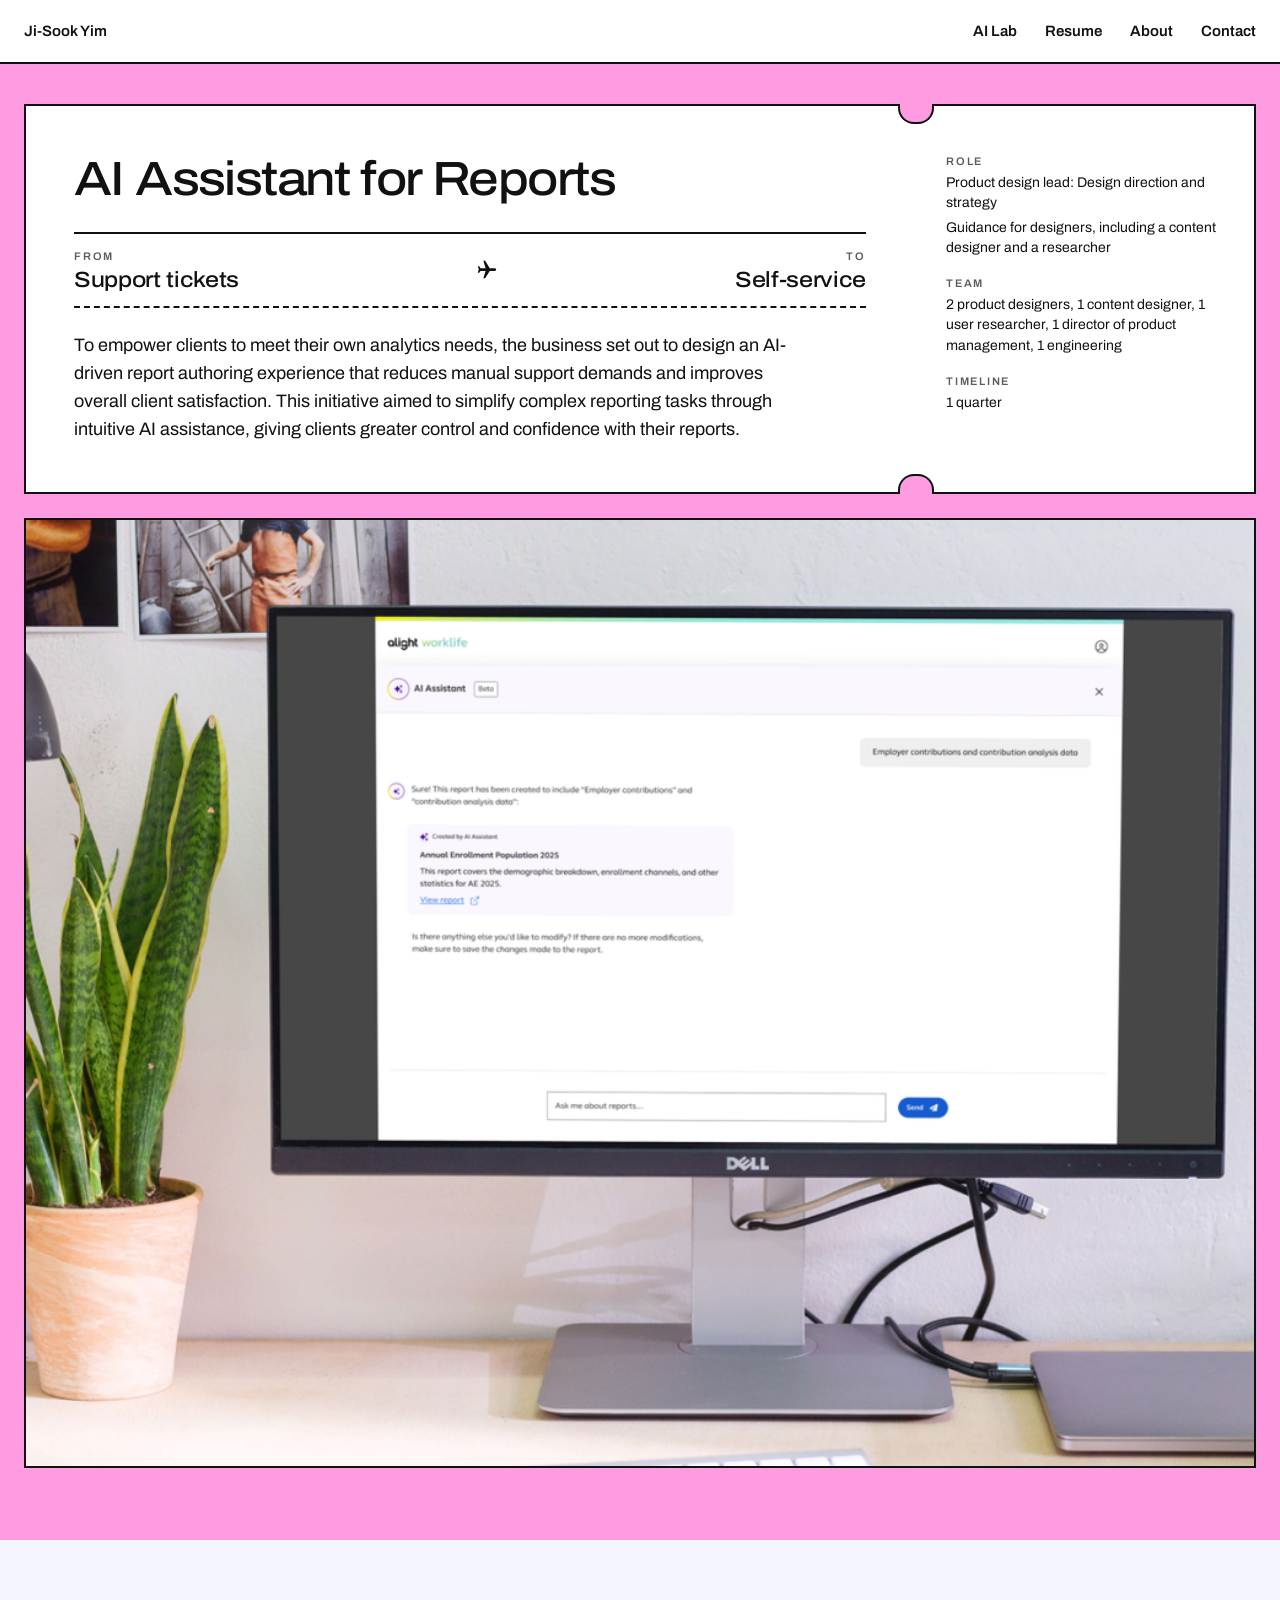
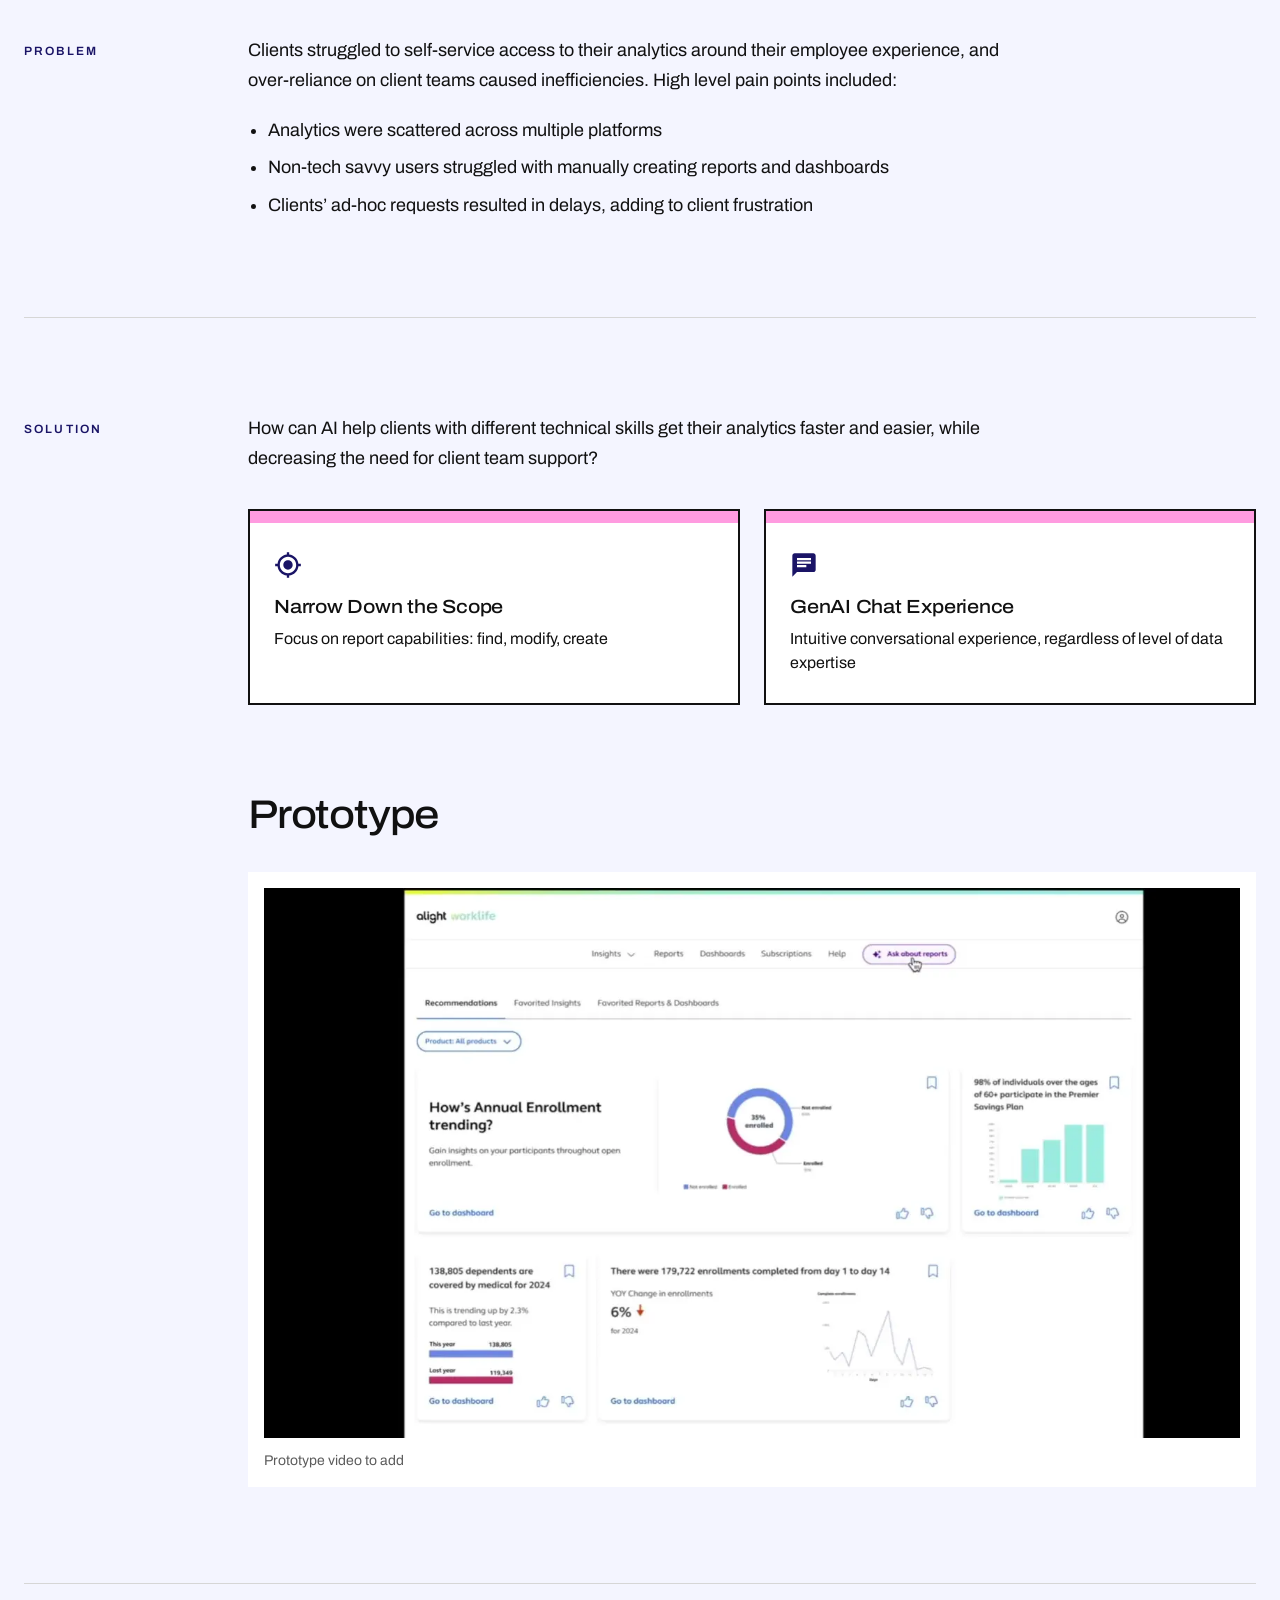
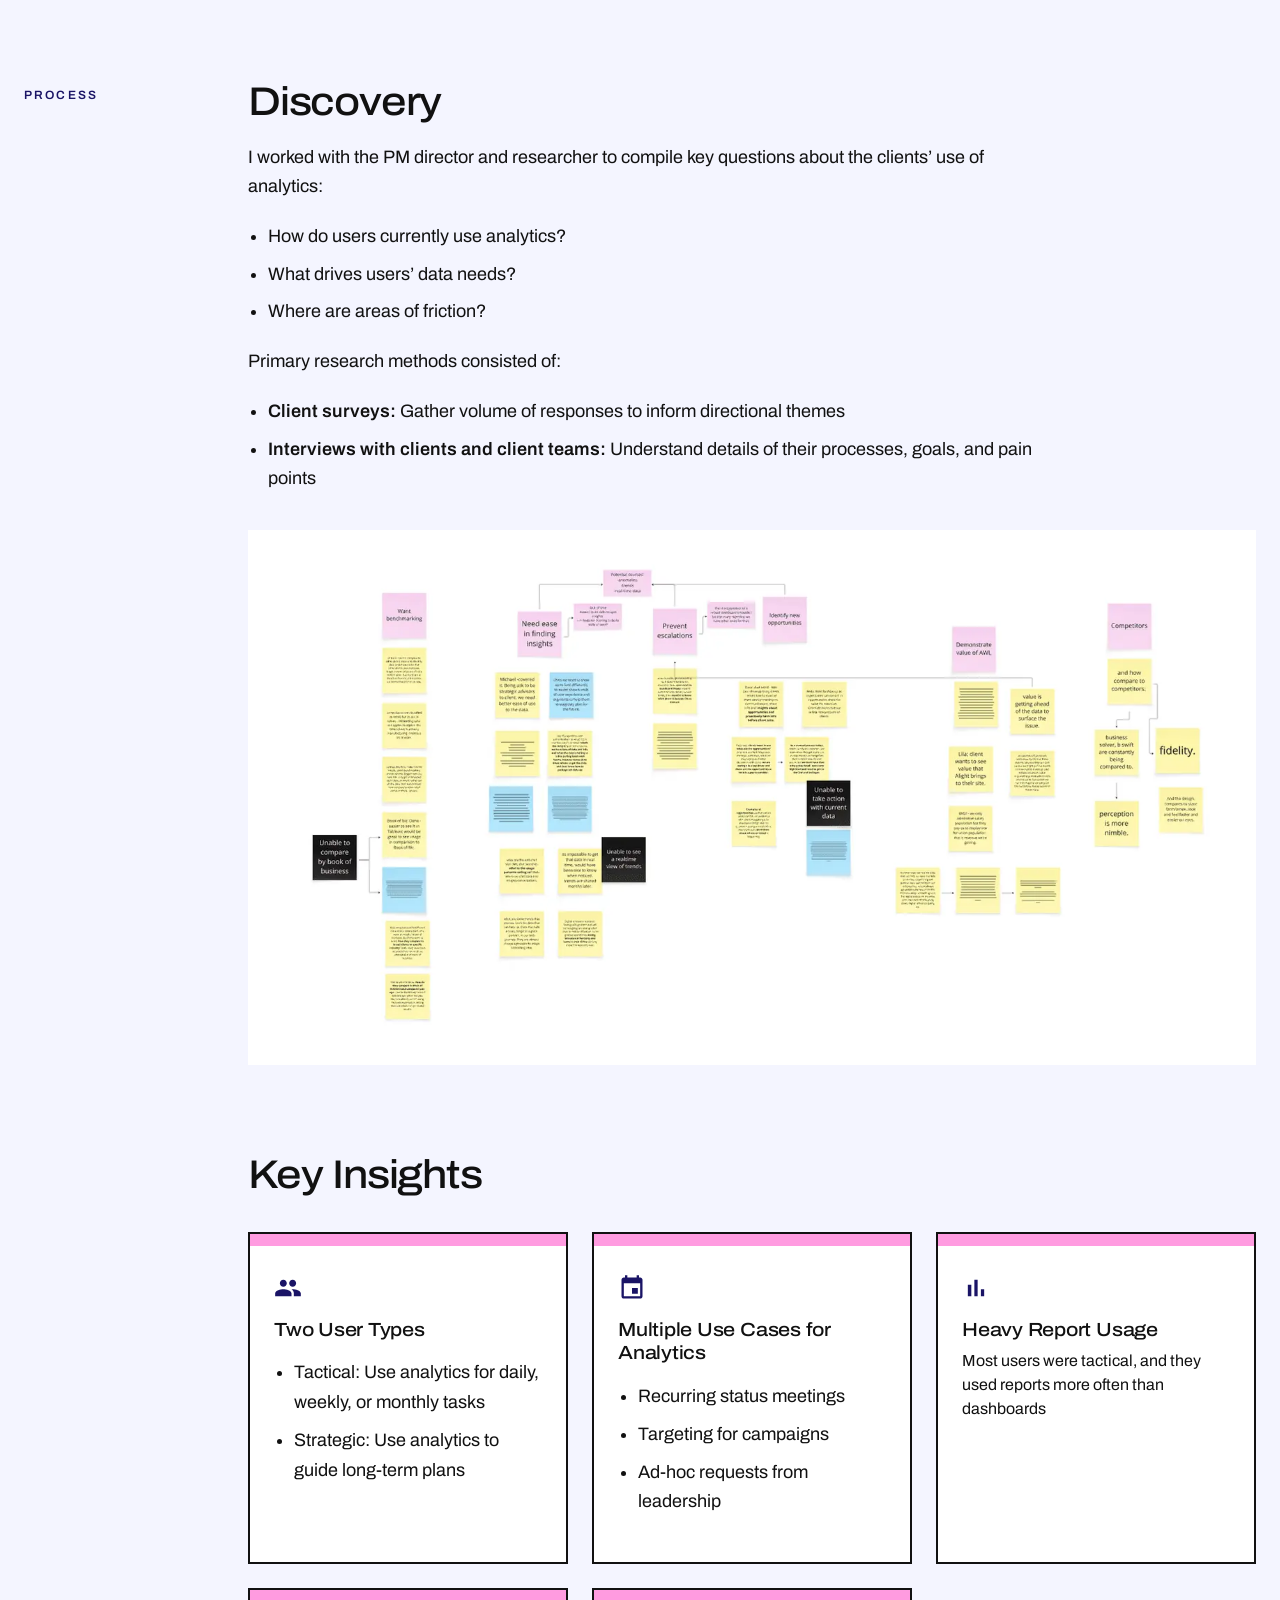
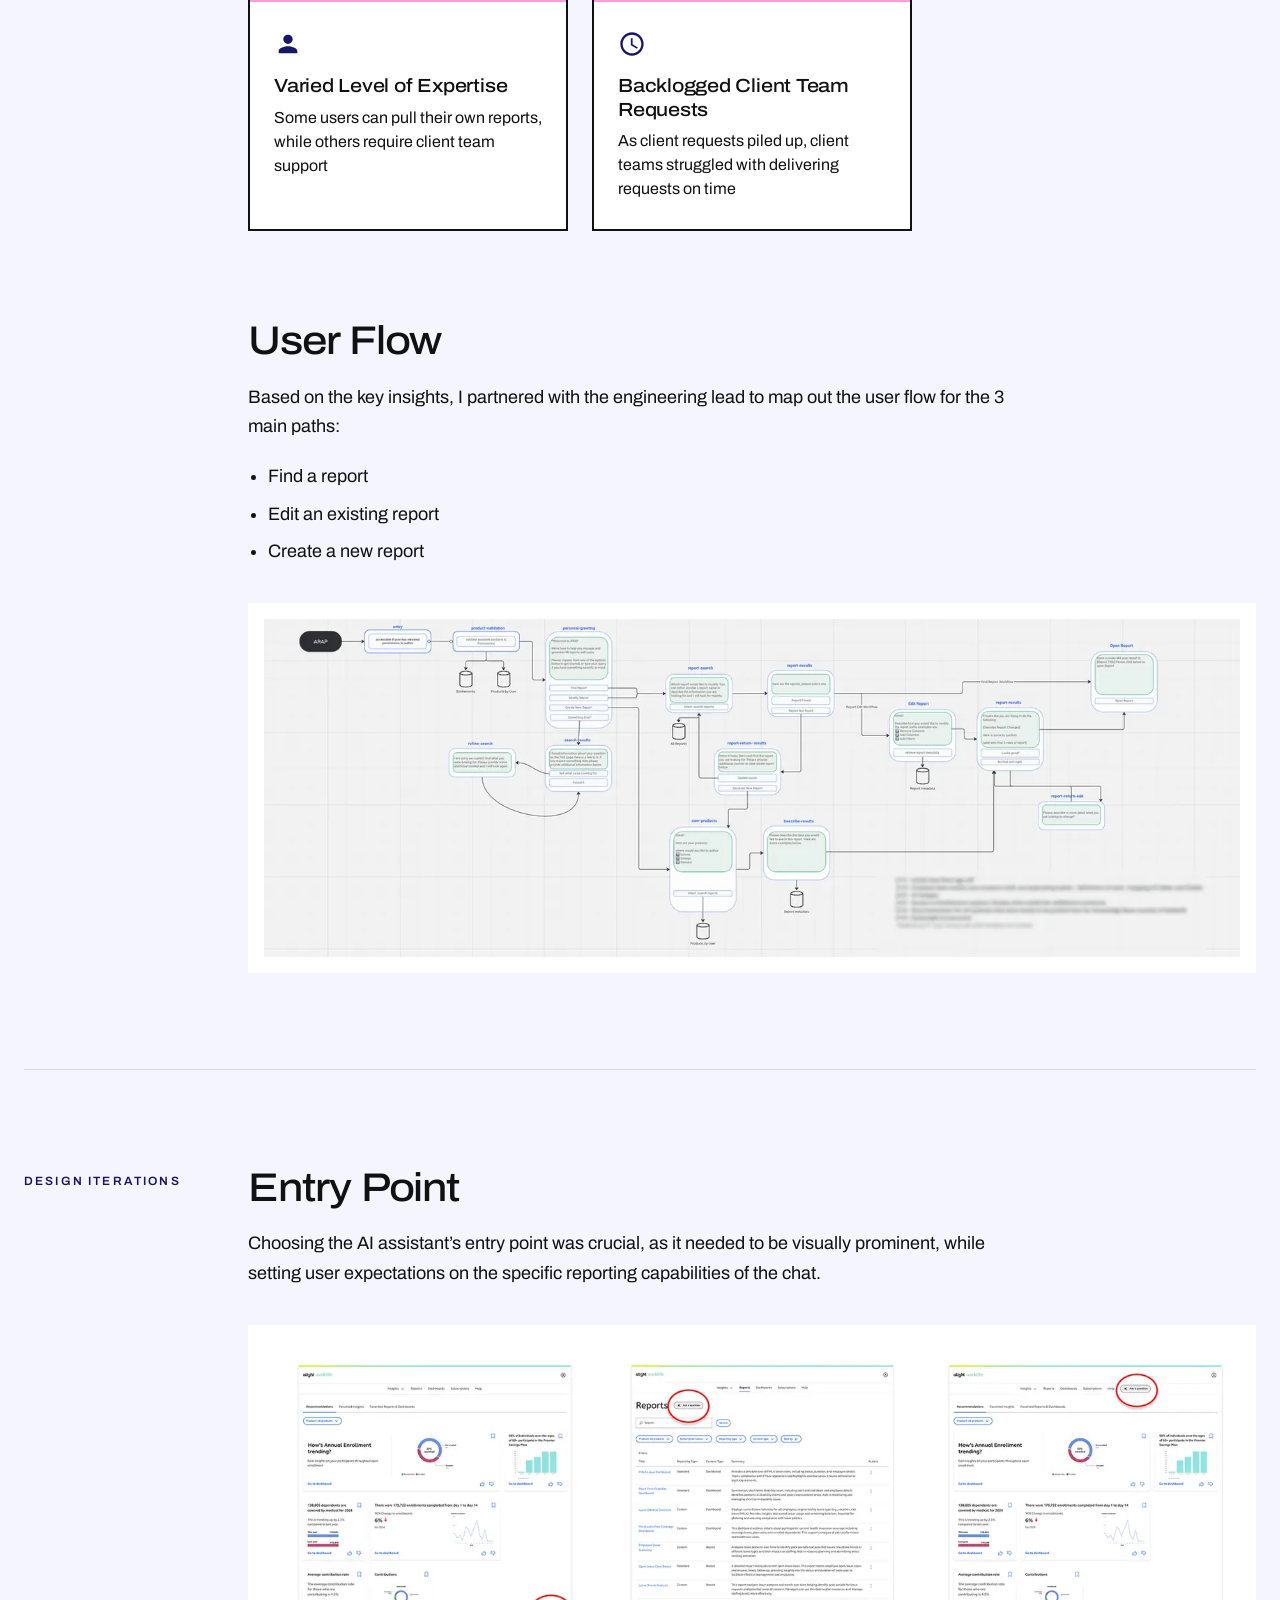
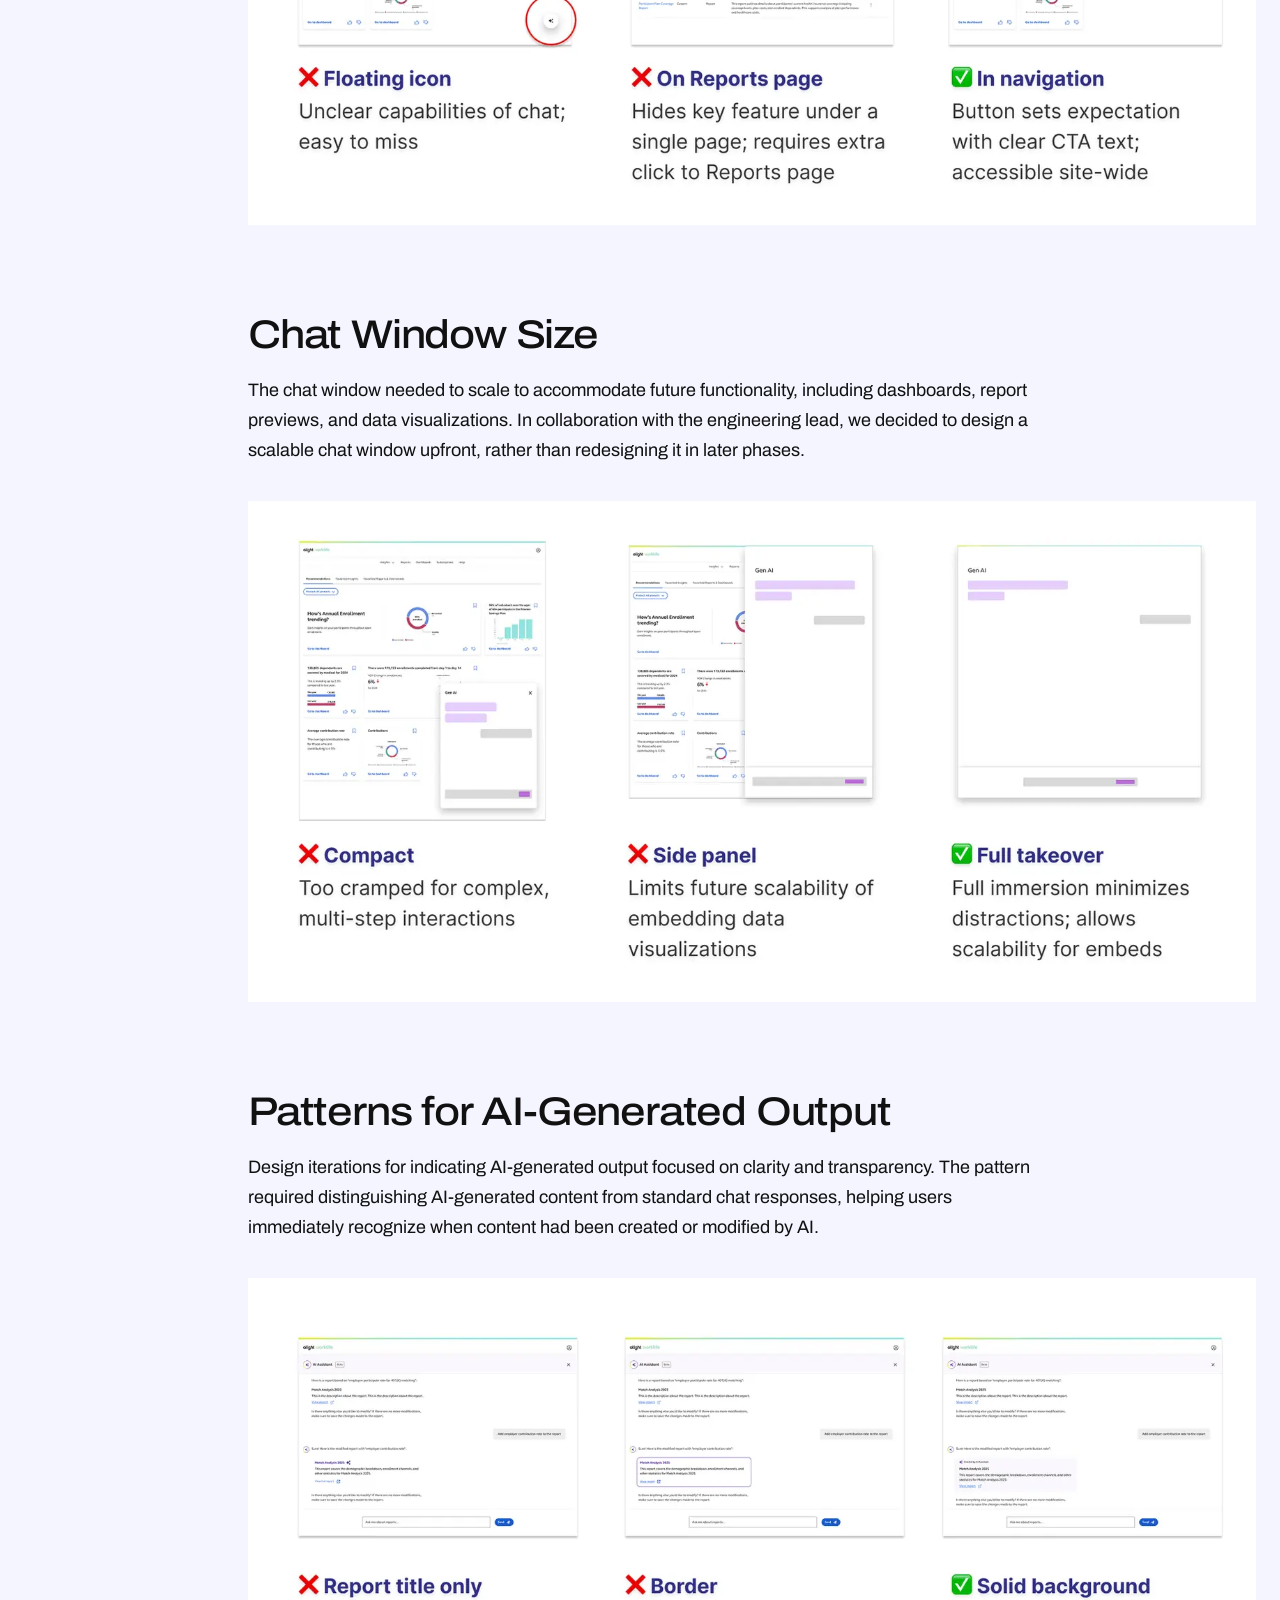
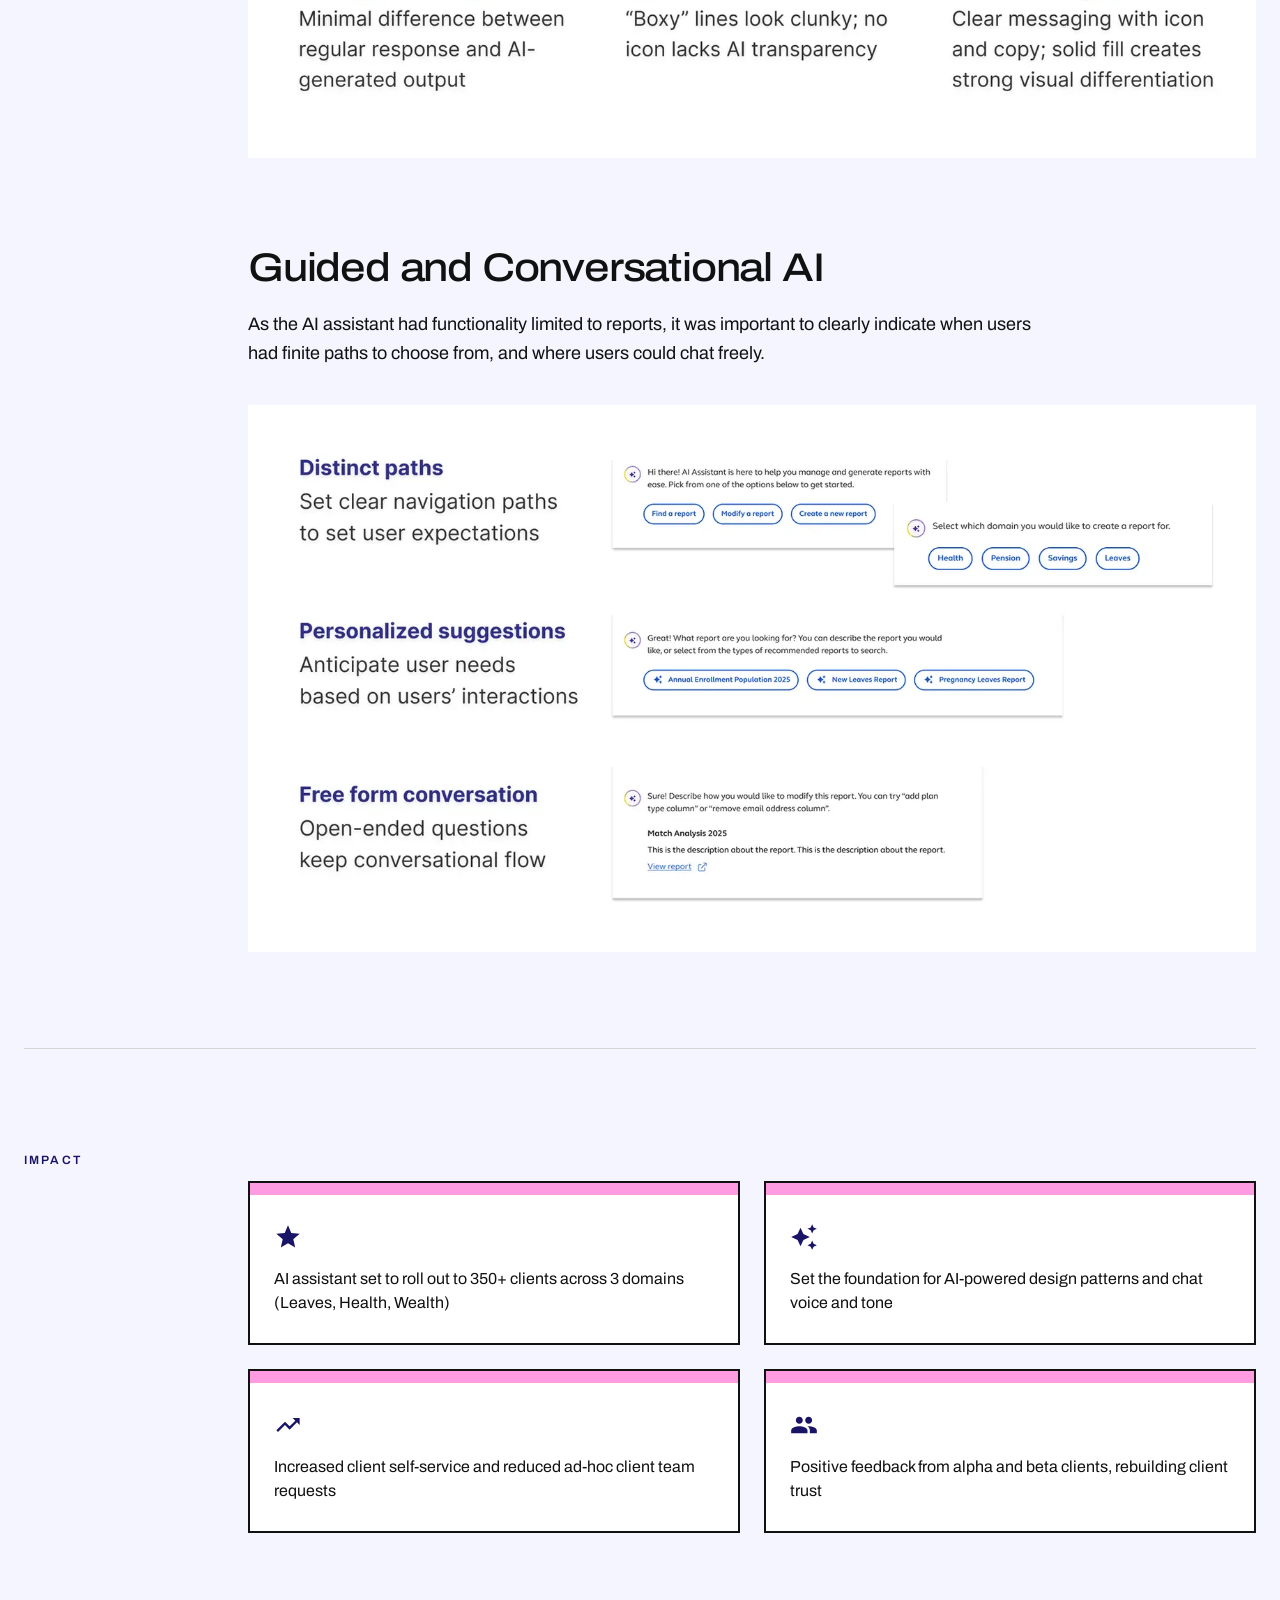
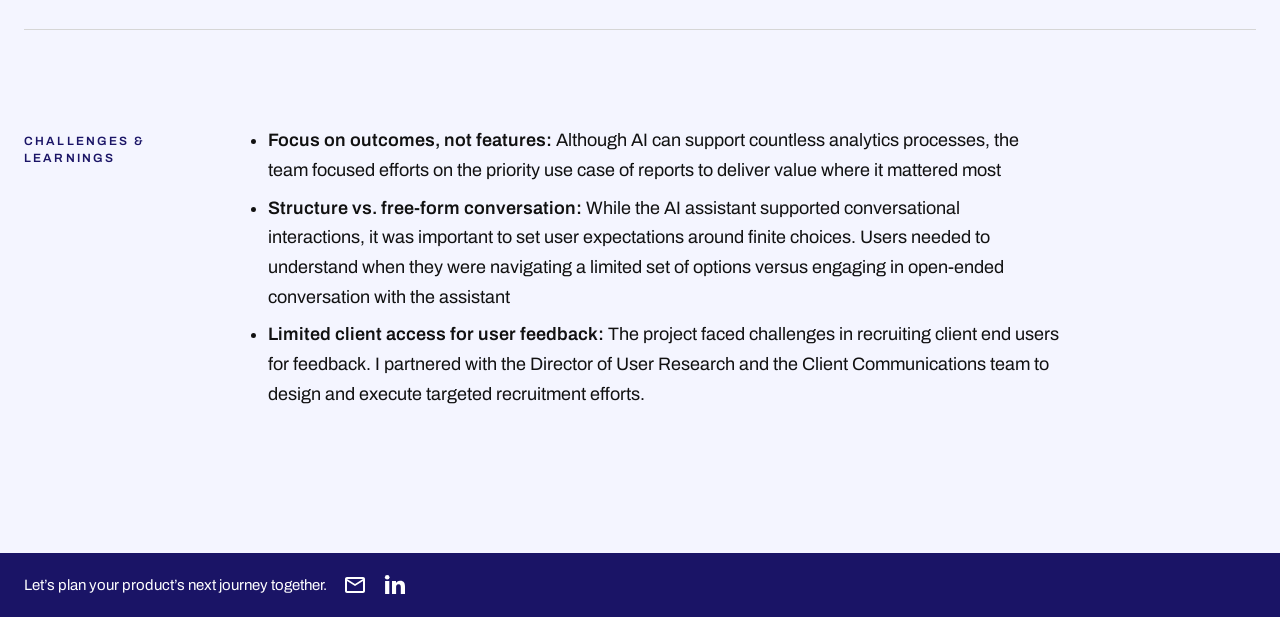
==== ai-assistant-for-reports/index.html @ fa7aad4f "Add AI Assistant for Reports case study page Co-Authored-By: Claude Opus 5.5 <noreply@anthropic.com>" ====
<!DOCTYPE html>
<html lang="en">
<head>
<meta charset="utf-8">
<meta name="viewport" content="width=device-width, initial-scale=1">
<title>AI Assistant for Reports | Ji-Sook Yim</title>
<meta name="description" content="Learn how clients self-service their reporting needs with an AI assistant">
<link rel="preconnect" href="https://fonts.gstatic.com" crossorigin>
<link href="https://fonts.googleapis.com/css2?family=Archivo:wdth,wght@62..125,400..800&display=swap" rel="stylesheet">
<link rel="stylesheet" href="../components/site.css?v=3072002a">
<link rel="stylesheet" href="../components/theme-departure-board.css?v=6ac6075b">
<link rel="stylesheet" href="../components/case-study.css?v=e29351a1">
</head>
<body class="cs-page" data-route="pink" style="--route: var(--pink)">

<div class="site-bar">
<header class="site-nav">
  <a class="site-name" href="../index.html">Ji-Sook Yim</a>
  <nav>
    <ul>
      <li><a href="#">AI Lab</a></li>
      <li><a href="#">Resume</a></li>
      <li><a href="#">About</a></li>
      <li><a href="#">Contact</a></li>
    </ul>
  </nav>
</header>
</div>

<main class="case-study">

  <div class="cs-hero-band">
  <div class="page-width cs-hero">
    <div class="cs-ticket">
      <div class="cs-ticket-main">
    <h1 class="cs-title">AI Assistant for Reports</h1>
    <div class="cs-route">
      <div><p class="cs-k">From</p><p class="cs-v">Support tickets</p></div>
      <div class="cs-plane" aria-hidden="true"><svg class="plane" viewBox="0 0 24 24" width="1em" height="1em" fill="currentColor" focusable="false"><path transform="rotate(90 12 12)" d="M21 16v-2l-8-5V3.5c0-.83-.67-1.5-1.5-1.5S10 2.67 10 3.5V9l-8 5v2l8-2.5V19l-2 1.5V22l3.5-1 3.5 1v-1.5L13 19v-5.5l8 2.5z"/></svg></div>
      <div class="cs-to"><p class="cs-k">To</p><p class="cs-v">Self-service</p></div>
    </div>
    <p class="cs-summary">To empower clients to meet their own analytics needs, the business set out to design an AI-driven report authoring experience that reduces manual support demands and improves overall client satisfaction. This initiative aimed to simplify complex reporting tasks through intuitive AI assistance, giving clients greater control and confidence with their reports.</p>
      </div>
      <span class="cs-notch" aria-hidden="true"></span>
      <dl class="cs-stub">
      <div><dt>Role</dt><dd><ul><li>Product design lead: Design direction and strategy</li><li>Guidance for designers, including a content designer and a researcher</li></ul></dd></div>
      <div><dt>Team</dt><dd>2 product designers, 1 content designer, 1 user researcher, 1 director of product management, 1 engineering</dd></div>
      <div><dt>Timeline</dt><dd>1 quarter</dd></div>
      </dl>
    </div>
    <img class="cs-cover" src="../assets/case-studies/ai-assistant-for-reports.webp" alt="A desktop monitor showing the AI Assistant, which has created an Annual Enrollment Population 2025 report from a chat request." width="1000" height="771">
  </div>
  </div>

  <div class="cs-body">
    <section class="cs-section">
      <div class="page-width">
      <div class="cs-grid">
        <h2 class="cs-label">Problem</h2>
        <div class="cs-content">
      <p>Clients struggled to self-service access to their analytics around their employee experience, and over-reliance on client teams caused inefficiencies. High level pain points included:</p>
      <ul class="cs-list"><li>Analytics were scattered across multiple platforms</li><li>Non-tech savvy users struggled with manually creating reports and dashboards</li><li>Clients’ ad-hoc requests resulted in delays, adding to client frustration</li></ul>
        </div>
      </div>
      </div>
    </section>

    <section class="cs-section">
      <div class="page-width">
      <div class="cs-grid">
        <h2 class="cs-label">Solution</h2>
        <div class="cs-content">
      <p>How can AI help clients with different technical skills get their analytics faster and easier, while decreasing the need for client team support?</p>
      <div class="cs-cards cs-wide"><div class="cs-card"><svg class="cs-icon" viewBox="0 0 24 24" fill="currentColor" aria-hidden="true" focusable="false"><path d="M12 8c-2.21 0-4 1.79-4 4s1.79 4 4 4 4-1.79 4-4-1.79-4-4-4zm8.94 3c-.46-4.17-3.77-7.48-7.94-7.94V1h-2v2.06C6.83 3.52 3.52 6.83 3.06 11H1v2h2.06c.46 4.17 3.77 7.48 7.94 7.94V23h2v-2.06c4.17-.46 7.48-3.77 7.94-7.94H23v-2h-2.06zM12 19c-3.87 0-7-3.13-7-7s3.13-7 7-7 7 3.13 7 7-3.13 7-7 7z"/></svg><h3>Narrow Down the Scope</h3><p>Focus on report capabilities: find, modify, create</p></div><div class="cs-card"><svg class="cs-icon" viewBox="0 0 24 24" fill="currentColor" aria-hidden="true" focusable="false"><path d="M20 2H4c-1.1 0-1.99.9-1.99 2L2 22l4-4h14c1.1 0 2-.9 2-2V4c0-1.1-.9-2-2-2zM6 9h12v2H6V9zm8 5H6v-2h8v2zm4-6H6V6h12v2z"/></svg><h3>GenAI Chat Experience</h3><p>Intuitive conversational experience, regardless of level of data expertise</p></div></div>
      <h3>Prototype</h3>
      <figure class="cs-media cs-wide"><img src="../assets/case-studies/ai-assistant-for-reports/prototype-poster.webp" alt="Prototype still: the analytics home page with an Ask about reports button in the navigation." width="1400" height="788" loading="lazy"><figcaption>Prototype video to add</figcaption></figure>
        </div>
      </div>
      </div>
    </section>

    <section class="cs-section">
      <div class="page-width">
      <div class="cs-grid">
        <h2 class="cs-label">Process</h2>
        <div class="cs-content">
      <h3>Discovery</h3>
      <p>I worked with the PM director and researcher to compile key questions about the clients’ use of analytics:</p>
      <ul class="cs-list"><li>How do users currently use analytics?</li><li>What drives users’ data needs?</li><li>Where are areas of friction?</li></ul>
      <p>Primary research methods consisted of:</p>
      <ul class="cs-list"><li><strong>Client surveys:</strong> Gather volume of responses to inform directional themes</li><li><strong>Interviews with clients and client teams:</strong> Understand details of their processes, goals, and pain points</li></ul>
      <figure class="cs-media cs-wide"><img src="../assets/case-studies/ai-assistant-for-reports/interview-themes.webp" alt="Snapshot of interview theming in Miro, with sticky notes grouped into themes." width="1400" height="721" loading="lazy"></figure>
      <h3>Key Insights</h3>
      <div class="cs-cards cs-wide"><div class="cs-card"><svg class="cs-icon" viewBox="0 0 24 24" fill="currentColor" aria-hidden="true" focusable="false"><path d="M16 11c1.66 0 2.99-1.34 2.99-3S17.66 5 16 5c-1.66 0-3 1.34-3 3s1.34 3 3 3zm-8 0c1.66 0 2.99-1.34 2.99-3S9.66 5 8 5C6.34 5 5 6.34 5 8s1.34 3 3 3zm0 2c-2.33 0-7 1.17-7 3.5V19h14v-2.5c0-2.33-4.67-3.5-7-3.5zm8 0c-.29 0-.62.02-.97.05 1.16.84 1.97 1.97 1.97 3.45V19h6v-2.5c0-2.33-4.67-3.5-7-3.5z"/></svg><h3>Two User Types</h3><ul class="cs-list"><li>Tactical: Use analytics for daily, weekly, or monthly tasks</li><li>Strategic: Use analytics to guide long-term plans</li></ul></div><div class="cs-card"><svg class="cs-icon" viewBox="0 0 24 24" fill="currentColor" aria-hidden="true" focusable="false"><path d="M17 12h-5v5h5v-5zM16 1v2H8V1H6v2H5c-1.11 0-1.99.9-1.99 2L3 19c0 1.1.89 2 2 2h14c1.1 0 2-.9 2-2V5c0-1.1-.9-2-2-2h-1V1h-2zm3 18H5V8h14v11z"/></svg><h3>Multiple Use Cases for Analytics</h3><ul class="cs-list"><li>Recurring status meetings</li><li>Targeting for campaigns</li><li>Ad-hoc requests from leadership</li></ul></div><div class="cs-card"><svg class="cs-icon" viewBox="0 0 24 24" fill="currentColor" aria-hidden="true" focusable="false"><path d="M5 9.2h3V19H5zM10.6 5h2.8v14h-2.8zm5.6 8H19v6h-2.8z"/></svg><h3>Heavy Report Usage</h3><p>Most users were tactical, and they used reports more often than dashboards</p></div><div class="cs-card"><svg class="cs-icon" viewBox="0 0 24 24" fill="currentColor" aria-hidden="true" focusable="false"><path d="M12 12c2.21 0 4-1.79 4-4s-1.79-4-4-4-4 1.79-4 4 1.79 4 4 4zm0 2c-2.67 0-8 1.34-8 4v2h16v-2c0-2.66-5.33-4-8-4z"/></svg><h3>Varied Level of Expertise</h3><p>Some users can pull their own reports, while others require client team support</p></div><div class="cs-card"><svg class="cs-icon" viewBox="0 0 24 24" fill="currentColor" aria-hidden="true" focusable="false"><path d="M11.99 2C6.47 2 2 6.48 2 12s4.47 10 9.99 10C17.52 22 22 17.52 22 12S17.52 2 11.99 2zM12 20c-4.42 0-8-3.58-8-8s3.58-8 8-8 8 3.58 8 8-3.58 8-8 8zm.5-13H11v6l5.25 3.15.75-1.23-4.5-2.67z"/></svg><h3>Backlogged Client Team Requests</h3><p>As client requests piled up, client teams struggled with delivering requests on time</p></div></div>
      <h3>User Flow</h3>
      <p>Based on the key insights, I partnered with the engineering lead to map out the user flow for the 3 main paths:</p>
      <ul class="cs-list"><li>Find a report</li><li>Edit an existing report</li><li>Create a new report</li></ul>
      <figure class="cs-media cs-wide"><img src="../assets/case-studies/ai-assistant-for-reports/user-flow.webp" alt="User flow diagram for finding, editing, and creating a report with the AI assistant." width="1400" height="485" loading="lazy"></figure>
        </div>
      </div>
      </div>
    </section>

    <section class="cs-section">
      <div class="page-width">
      <div class="cs-grid">
        <h2 class="cs-label">Design Iterations</h2>
        <div class="cs-content">
      <h3>Entry Point</h3>
      <p>Choosing the AI assistant’s entry point was crucial, as it needed to be visually prominent, while setting user expectations on the specific reporting capabilities of the chat.</p>
      <figure class="cs-media cs-wide"><img src="../assets/case-studies/ai-assistant-for-reports/entry-point.webp" alt="Three entry point concepts. Rejected: a floating icon with unclear capabilities. Rejected: on the Reports page, which hides the feature. Selected: in navigation, a button with clear call-to-action text, accessible site-wide." width="1400" height="672" loading="lazy"></figure>
      <h3>Chat Window Size</h3>
      <p>The chat window needed to scale to accommodate future functionality, including dashboards, report previews, and data visualizations. In collaboration with the engineering lead, we decided to design a scalable chat window upfront, rather than redesigning it in later phases.</p>
      <figure class="cs-media cs-wide"><img src="../assets/case-studies/ai-assistant-for-reports/chat-size.webp" alt="Three chat window concepts. Rejected: compact, too cramped for multi-step interactions. Rejected: side panel, limits embedded data visualizations. Selected: full takeover, which minimizes distractions and scales for embeds." width="1400" height="672" loading="lazy"></figure>
      <h3>Patterns for AI-Generated Output</h3>
      <p>Design iterations for indicating AI-generated output focused on clarity and transparency. The pattern required distinguishing AI-generated content from standard chat responses, helping users immediately recognize when content had been created or modified by AI.</p>
      <figure class="cs-media cs-wide"><img src="../assets/case-studies/ai-assistant-for-reports/ai-patterns.webp" alt="Three AI output patterns. Rejected: report title only, too similar to a regular response. Rejected: a border that looks clunky. Selected: a solid background with icon and copy for strong visual differentiation." width="1400" height="643" loading="lazy"></figure>
      <h3>Guided and Conversational AI</h3>
      <p>As the AI assistant had functionality limited to reports, it was important to clearly indicate when users had finite paths to choose from, and where users could chat freely.</p>
      <figure class="cs-media cs-wide"><img src="../assets/case-studies/ai-assistant-for-reports/guided-convo.webp" alt="Three conversation patterns: distinct paths with clear navigation, personalized suggestions based on interactions, and free form conversation with open-ended questions." width="1400" height="739" loading="lazy"></figure>
        </div>
      </div>
      </div>
    </section>

    <section class="cs-section">
      <div class="page-width">
      <div class="cs-grid">
        <h2 class="cs-label">Impact</h2>
        <div class="cs-content">
      <div class="cs-cards cs-wide"><div class="cs-card"><svg class="cs-icon" viewBox="0 0 24 24" fill="currentColor" aria-hidden="true" focusable="false"><path d="M12 17.27L18.18 21l-1.64-7.03L22 9.24l-7.19-.61L12 2 9.19 8.63 2 9.24l5.46 4.73L5.82 21z"/></svg><p>AI assistant set to roll out to 350+ clients across 3 domains (Leaves, Health, Wealth)</p></div><div class="cs-card"><svg class="cs-icon" viewBox="0 0 24 24" fill="currentColor" aria-hidden="true" focusable="false"><path d="M19 9l1.25-2.75L23 5l-2.75-1.25L19 1l-1.25 2.75L15 5l2.75 1.25L19 9zm-7.5.5L9 4 6.5 9.5 1 12l5.5 2.5L9 20l2.5-5.5L17 12l-5.5-2.5zM19 15l-1.25 2.75L15 19l2.75 1.25L19 23l1.25-2.75L23 19l-2.75-1.25L19 15z"/></svg><p>Set the foundation for AI-powered design patterns and chat voice and tone</p></div><div class="cs-card"><svg class="cs-icon" viewBox="0 0 24 24" fill="currentColor" aria-hidden="true" focusable="false"><path d="M16 6l2.29 2.29-4.88 4.88-4-4L2 16.59 3.41 18l6-6 4 4 6.3-6.29L22 12V6z"/></svg><p>Increased client self-service and reduced ad-hoc client team requests</p></div><div class="cs-card"><svg class="cs-icon" viewBox="0 0 24 24" fill="currentColor" aria-hidden="true" focusable="false"><path d="M16 11c1.66 0 2.99-1.34 2.99-3S17.66 5 16 5c-1.66 0-3 1.34-3 3s1.34 3 3 3zm-8 0c1.66 0 2.99-1.34 2.99-3S9.66 5 8 5C6.34 5 5 6.34 5 8s1.34 3 3 3zm0 2c-2.33 0-7 1.17-7 3.5V19h14v-2.5c0-2.33-4.67-3.5-7-3.5zm8 0c-.29 0-.62.02-.97.05 1.16.84 1.97 1.97 1.97 3.45V19h6v-2.5c0-2.33-4.67-3.5-7-3.5z"/></svg><p>Positive feedback from alpha and beta clients, rebuilding client trust</p></div></div>
        </div>
      </div>
      </div>
    </section>

    <section class="cs-section">
      <div class="page-width">
      <div class="cs-grid">
        <h2 class="cs-label">Challenges &amp; Learnings</h2>
        <div class="cs-content">
      <ul class="cs-list"><li><strong>Focus on outcomes, not features:</strong> Although AI can support countless analytics processes, the team focused efforts on the priority use case of reports to deliver value where it mattered most</li><li><strong>Structure vs. free-form conversation:</strong> While the AI assistant supported conversational interactions, it was important to set user expectations around finite choices. Users needed to understand when they were navigating a limited set of options versus engaging in open-ended conversation with the assistant</li><li><strong>Limited client access for user feedback:</strong> The project faced challenges in recruiting client end users for feedback. I partnered with the Director of User Research and the Client Communications team to design and execute targeted recruitment efforts.</li></ul>
        </div>
      </div>
      </div>
    </section>
  </div>

</main>

<footer class="site-footer">
  <div class="footer-inner">
    <p class="footer-line">Let’s plan your product’s next journey together.</p>
    <ul class="footer-links">
      <li><a href="mailto:yim.jisook@gmail.com" aria-label="Email Ji-Sook"><svg viewBox="0 0 24 24" width="1em" height="1em" fill="currentColor" aria-hidden="true" focusable="false"><path d="M20 4H4c-1.1 0-2 .9-2 2v12c0 1.1.9 2 2 2h16c1.1 0 2-.9 2-2V6c0-1.1-.9-2-2-2zm0 14H4V8l8 5 8-5v10zm-8-7L4 6h16l-8 5z"/></svg></a></li>
      <li><a href="https://www.linkedin.com/in/jisookyim/" target="_blank" rel="noopener" aria-label="Ji-Sook on LinkedIn (opens in a new tab)"><svg viewBox="0 0 24 24" width="1em" height="1em" fill="currentColor" aria-hidden="true" focusable="false"><circle cx="4.2" cy="4.2" r="2.3"/><rect x="2.1" y="8" width="4.2" height="13"/><path d="M9 8h4v1.9c.6-1.1 2-2.2 4.1-2.2 4 0 4.9 2.6 4.9 6V21h-4.2v-6.4c0-1.6-.1-3.4-2.2-3.4-2.2 0-2.5 1.6-2.5 3.3V21H9z"/></svg></a></li>
    </ul>
  </div>
</footer>

</body>
</html>
---- components/site.css ----
/* Homepage base styles. Colors come from DESIGN.md. Shared by every page. */

:root {
  --ink: #111111;
  --paper: #FFFFFF;
  --grey: #ECECEC;
  --muted: #5C5C5C;
  --red: #E30613;
}

* { box-sizing: border-box; }

body {
  margin: 0;
  background: var(--paper);
  color: var(--ink);
  font-family: Archivo, Helvetica, Arial, sans-serif;
  font-size: 17px;
  line-height: 1.5;
}

/* content width. Color sections sit outside it so their color runs edge to edge. */
.page-width, .site-nav {
  max-width: 1120px;
  margin: 0 auto;
  padding-left: 24px;
  padding-right: 24px;
}

/* global header: a white bar with a black rule, pinned while scrolling (no animation).
   The color sections move underneath it; navigation stays neutral on every page. */
html { scroll-padding-top: 88px; }
.site-bar {
  position: sticky;
  top: 0;
  z-index: 50;
  background: var(--paper);
  border-bottom: 2px solid var(--ink);
}
.site-nav {
  display: flex;
  justify-content: space-between;
  align-items: center;
  padding-top: 15px;
  padding-bottom: 15px;
}
/* every header link has a 32px-tall tap target */
.site-name, .site-nav a { display: inline-flex; align-items: center; min-height: 32px; }
.site-name { font-weight: 800; color: var(--ink); text-decoration: none; font-size: 18px; }
.site-nav ul { display: flex; gap: 28px; list-style: none; margin: 0; padding: 0; }
.site-nav a { color: var(--ink); text-decoration: none; font-size: 15px; font-weight: 600; }

/* intro */
.intro { padding: 72px 0 56px; max-width: 760px; }
.eyebrow {
  font-size: 12px;
  font-weight: 700;
  letter-spacing: 0.14em;
  text-transform: uppercase;
  color: var(--red);
  margin: 0 0 16px;
}
.intro h1 {
  font-size: 64px;
  font-weight: 800;
  line-height: 1.02;
  letter-spacing: -0.02em;
  margin: 0 0 24px;
}
.lede { font-size: 19px; color: var(--muted); max-width: 58ch; margin: 0; }

/* strengths */
.strengths {
  display: grid;
  grid-template-columns: repeat(3, 1fr);
  gap: 24px;
  padding: 0 0 72px;
}
.strength { border-top: 2px solid var(--ink); padding-top: 14px; }
.strength h3 { font-size: 22px; font-weight: 700; margin: 0 0 8px; }
.strength p { font-size: 15px; color: var(--muted); margin: 0; }

/* visually hidden, still read by screen readers */
.sr-only {
  position: absolute;
  width: 1px;
  height: 1px;
  padding: 0;
  margin: -1px;
  overflow: hidden;
  clip: rect(0, 0, 0, 0);
  white-space: nowrap;
  border: 0;
}

/* section titles: no rules above them. Sections are separated by space and the grey band,
   so the only lines on the page are the cards' own borders. */
h2 {
  font-size: 40px;
  font-weight: 500;
  font-stretch: 112%;
  line-height: 1.12;
  letter-spacing: -0.025em;
  margin: 0 0 32px;
}

/* projects: tickets in a two-column grid */
.projects { padding-bottom: 96px; }
.ticket-grid {
  display: grid;
  grid-template-columns: 1fr;
  gap: 48px;
}
.ticket-grid .boarding-pass { max-width: none; margin: 0; }

/* testimonials: cards come from components/recommendation.css */
/* color band: groups "what others say" (recommendations + mentee reviews).
   A true full-width section; the .page-width inside it keeps the content aligned. */
.band-grey {
  background: var(--grey);
  padding: 96px 0;
}
.testimonials + .testimonials { margin-top: 96px; }

/* mentee reviews: ADPList embed (temporary). Frame follows DESIGN.md: square, 2px black border, no shadow. */
.adplist-frame {
  width: 100%;
  height: 560px;
  border: 2px solid var(--ink);
  background: var(--paper);
  overflow: hidden;
}
.adplist-frame iframe { display: block; width: 100%; height: 100%; border: 0; }

/* footer bar: slim ink band at the very bottom. One line on the left, email + LinkedIn icons on the right.
   Minimal: regular-weight 15px text, 24 x 24 icons and tap targets, 16px apart, each with a readable name (aria-label). */
.site-footer { background: var(--ink); color: var(--paper); }
.footer-inner {
  max-width: 1120px;
  margin: 0 auto;
  padding: 20px 24px;
  display: flex;
  align-items: center;
  justify-content: flex-start;
  gap: 16px; /* icons sit right after the line */
}
.footer-line { margin: 0; font-size: 15px; font-weight: 400; line-height: 1.4; }
.footer-links { display: flex; gap: 16px; list-style: none; margin: 0; padding: 0; }
.footer-links a {
  display: flex;
  align-items: center;
  justify-content: center;
  width: 24px;
  height: 24px;
  color: var(--paper);
  font-size: 24px; /* icon and tap target are both 24 x 24, with 16px between targets */
  transition: color .2s ease;
}
.footer-links a:hover { color: var(--red); }
.footer-links a:focus-visible { outline: 2px solid var(--paper); outline-offset: 4px; }
@media (prefers-reduced-motion: reduce) { .footer-links a { transition: none; } }

/* section headers share the case study headline sizes: 40 / 34 / 28 */
@media (max-width: 1000px) {
  h2 { font-size: 34px; }
}

@media (max-width: 800px) {
  .intro h1 { font-size: 44px; }
  .strengths { grid-template-columns: 1fr; }
}

@media (max-width: 600px) {
  .page-width, .site-nav { padding-left: 20px; padding-right: 20px; }

  /* one rule per section on mobile: traits drop their own top rules */
  .strength { border-top: none; padding-top: 0; }
  .strength + .strength { margin-top: 28px; }

  /* nav: one slim row on phones, with every link visible */
  html { scroll-padding-top: 72px; }
  .site-nav { gap: 12px; padding-top: 10px; padding-bottom: 10px; }
  .site-name { flex: none; font-size: 15px; white-space: nowrap; }
  .site-nav ul { gap: 14px; }
  .site-nav a { font-size: 13px; white-space: nowrap; }

  .intro { padding: 48px 0 40px; }
  .intro h1 { font-size: 38px; }
  .lede { font-size: 17px; }

  .strengths { padding-bottom: 48px; gap: 20px; }
  .projects { padding-bottom: 64px; }
  .band-grey { padding: 56px 0; }
  .testimonials + .testimonials { margin-top: 56px; }
  .ticket-grid { gap: 32px; }

  h2 { font-size: 28px; margin-bottom: 24px; }
  /* phones: still one row, with slightly smaller text so it fits at 375px */
  .footer-inner { padding: 16px; gap: 12px; }
  .footer-line { font-size: 13px; }
}

/* smallest phones: tighten the header so every link stays inside the margin */
@media (max-width: 360px) {
  .site-nav { gap: 8px; }
  .site-name { font-size: 14px; }
  .site-nav ul { gap: 9px; }
  .site-nav a { font-size: 12px; }
}

/* plane icon between FROM and TO (boarding pass and passport). Sized by the parent's font-size. */
.plane { display: block; width: 1em; height: 1em; }
---- components/theme-departure-board.css ----
/* Departure Board: the site's color palette (see DESIGN.md).
   Loaded last, so it sets the colors on top of the shared components. */

:root {
  --indigo: #1A1466;
  --signal-yellow: #FFD400;
  --mint: #5FF0C0;
  --pink: #FF9BE0;
  --coral: #FF7350;
  --periwinkle: #9AA8FF;
  /* darker inks for text on white stamps (each at least 4.5:1) */
  --ink-magenta: #C2108C;
  --ink-teal: #00686B;
  --ink-rust: #C2410C;
  --ink-plum: #7A1F5C;
  --ink-violet: #4F3BC9;
  --page: var(--mint);
}

body { background: var(--page); }

/* nav and section heading on mint */
.site-name, .site-nav a, .projects h2 { color: var(--ink); }
.site-nav a:focus-visible, .site-name:focus-visible { outline: 2px solid var(--indigo); outline-offset: 4px; }

/* passport: indigo header with a route stripe that previews the boarding pass colors */
.pp-head { position: relative; margin-bottom: 6px; background: var(--indigo); color: var(--paper); }
.pp-head::after {
  content: "";
  position: absolute;
  top: 100%;
  left: 0;
  right: 0;
  height: 6px;
  background: linear-gradient(90deg,
    var(--coral) 0 25%,
    var(--signal-yellow) 25% 50%,
    var(--pink) 50% 75%,
    var(--periwinkle) 75% 100%);
}
.pp-data .name { color: var(--indigo); }
.im-num { color: var(--indigo); }
.stamps > .stamp:nth-child(1) { --ink: var(--indigo); color: var(--indigo); }
.stamps > .stamp:nth-child(2) { --ink: var(--ink-magenta); color: var(--ink-magenta); }
.stamps > .stamp:nth-child(3) { --ink: var(--ink-teal); color: var(--ink-teal); }
.stamps > .stamp:nth-child(4) { --ink: var(--ink-rust); color: var(--ink-rust); }
.stamps > .stamp:nth-child(5) { --ink: var(--ink-plum); color: var(--ink-plum); }
.stamps > .stamp:nth-child(6) { --ink: var(--ink-violet); color: var(--ink-violet); }

/* postcard deck color for each stamp */
.pc-pop[data-stamp="mentorship"], .pc-pop[data-stamp="jigsaw"] { --deck: var(--periwinkle); }
.pc-pop[data-stamp="sxsw"] { --deck: var(--pink); }
.pc-pop[data-stamp="solo"] { --deck: var(--mint); }
.pc-pop[data-stamp="swatch"] { --deck: var(--coral); }
.pc-pop[data-stamp="piano"] { --deck: var(--signal-yellow); }

/* boarding passes: each case study gets its own route color on the trim */
.boarding-pass { --route: var(--coral); }
.ticket-grid > .boarding-pass:nth-child(5n+2) { --route: var(--signal-yellow); }
.ticket-grid > .boarding-pass:nth-child(5n+3) { --route: var(--pink); }
.ticket-grid > .boarding-pass:nth-child(5n+4) { --route: var(--periwinkle); }
.ticket-grid > .boarding-pass:nth-child(5n+5) { --route: var(--indigo); }
.boarding-pass::before { background: var(--route); }
.bp-stub::before, .bp-stub::after { background: var(--page); }
a.bp-cta { color: var(--indigo); }
.boarding-pass:has(a.bp-cta:focus-visible) { outline-color: var(--indigo); }

/* "what others say" band */
.band-grey { background: var(--periwinkle); }

/* footer */
.site-footer { background: var(--indigo); }
.footer-links a:hover { color: var(--signal-yellow); }
---- components/case-study.css ----
/* Case study page: Swiss index template.
   POV: color is the ticket, white is the work. The header takes this project's boarding pass color;
   the reading area stays a quiet tint, with images and cards on white.

   Layout: a narrow rail holds the section name as a small label. Everything else shares one wide
   column with a single left edge, so screenshots get the room.
   Type steps: small label > large headline > body. All body copy is one size. Loaded after the theme. */

:root { --mist: #F4F5FF; --hairline: #D6D6D6; }

/* case studies use a wider page so screenshots stay legible */
.cs-page .page-width, .cs-page .site-nav, .cs-page .footer-inner { max-width: 1360px; }

body.cs-page { background: var(--mist); }
.cs-hero-band { background: var(--route); }

.cs-hero { padding-top: 40px; padding-bottom: 72px; }

/* the ticket: the color block is the setting, this is the object. No trim band here,
   because the background already carries the route color. Role, team and timeline are the stub's small print. */
.cs-ticket {
  position: relative;
  display: grid;
  grid-template-columns: minmax(0, 1fr) 340px;
  background: var(--paper);
  border: 2px solid var(--ink);
  color: var(--ink);
}
.cs-ticket-main { padding: 48px; }
.cs-title {
  margin: 0 0 28px;
  font-size: 48px;
  font-weight: 500;
  font-stretch: 112%;
  line-height: 1.05;
  letter-spacing: -0.033em;
}
.cs-route {
  display: flex;
  align-items: center;
  justify-content: space-between;
  gap: 24px;
  padding: 14px 0;
  border-top: 2px solid var(--ink);
  border-bottom: 2px dashed var(--ink);
}
.cs-to { text-align: right; }
.cs-k, .cs-stub dt {
  margin: 0 0 3px;
  color: var(--muted);
  font-size: 11px;
  font-weight: 600;
  letter-spacing: 0.16em;
  text-transform: uppercase;
}
.cs-v { margin: 0; font-size: 22px; font-weight: 500; font-stretch: 112%; line-height: 1.1; letter-spacing: -0.015em; }
.cs-plane { font-size: 22px; }
.cs-summary { max-width: 40em; margin: 24px 0 0; font-size: 18px; line-height: 1.55; }

.cs-stub {
  display: flex;
  flex-direction: column;
  gap: 18px;
  margin: 0;
  padding: 48px 32px 40px;
  font-size: 14px;
  line-height: 1.45;
}
.cs-stub dd { margin: 0; }
.cs-stub ul { margin: 0; padding: 0; list-style: none; }
.cs-stub li + li { margin-top: 4px; }

/* half-circle notches where the stub tears off. Each one sits on the border and paints over it,
   so the curve is open with no line closing it. */
.cs-notch { position: absolute; top: -2px; bottom: -2px; right: 340px; width: 0; pointer-events: none; }
.cs-notch::before, .cs-notch::after {
  content: "";
  position: absolute;
  left: -16px;
  width: 32px;
  height: 18px;
  background: var(--route);
  border: 2px solid var(--ink);
}
.cs-notch::before { top: 0; border-top: 0; border-radius: 0 0 16px 16px; }
.cs-notch::after { bottom: 0; border-bottom: 0; border-radius: 16px 16px 0 0; }

.cs-cover { display: block; width: 100%; height: auto; margin-top: 24px; border: 2px solid var(--ink); }

/* the index */
.cs-body { padding: 0 0 48px; background: var(--mist); }
.cs-section { padding: 96px 0; }
.cs-section + .cs-section { padding-top: 0; }
.cs-section + .cs-section .cs-grid { padding-top: 96px; border-top: 1px solid var(--hairline); }
.cs-grid {
  display: grid;
  grid-template-columns: 176px minmax(0, 1fr);
  column-gap: 48px;
  align-items: start;
}
.cs-grid > .cs-label {
  margin: 0;
  padding-top: 7px;
  color: var(--indigo);
  font-size: 12px;
  font-weight: 600;
  font-stretch: 100%;
  letter-spacing: 0.18em;
  line-height: 1.4;
  text-transform: uppercase;
}

/* type steps */
.cs-content > * { margin-top: 20px; margin-bottom: 0; }
.cs-content > :first-child { margin-top: 0; }
.cs-content p, .cs-content li { max-width: 44em; color: var(--ink); font-size: 18px; line-height: 1.65; }
.cs-content strong { color: var(--ink); font-weight: 600; }
.cs-content > h3 {
  margin-top: 88px;
  color: var(--ink);
  font-size: 40px;
  font-weight: 500;
  font-stretch: 112%;
  line-height: 1.08;
  letter-spacing: -0.03em;
}
.cs-content > h3:first-child { margin-top: 0; }
.cs-content > h3 + * { margin-top: 20px; }

.cs-list { padding-left: 1.2em; }
.cs-list li + li { margin-top: 8px; }

/* images and video sit on a white plate, so white screenshots always look framed on purpose */
.cs-content > .cs-media, .cs-content > h3 + .cs-media { margin-top: 36px; }
.cs-media { margin-left: 0; margin-right: 0; padding: 16px; background: var(--paper); }
.cs-media img, .cs-media video { display: block; width: 100%; height: auto; }
/* tall photos keep a readable size instead of filling the column */
.cs-media--portrait { width: fit-content; max-width: 100%; }
.cs-media--portrait img { width: auto; max-width: 100%; max-height: 640px; }
.cs-gallery { display: grid; grid-template-columns: repeat(2, minmax(0, 1fr)); gap: 16px; }
.cs-media figcaption { margin-top: 12px; color: var(--muted); font-size: 14px; }

/* cards: a small ticket with its route trim and an icon */
.cs-content > .cs-cards, .cs-content > h3 + .cs-cards { margin-top: 36px; }
.cs-cards { display: grid; grid-template-columns: repeat(3, minmax(0, 1fr)); gap: 24px; }
/* 2 or 4 cards sit in two columns, so a row never ends with an orphan */
.cs-cards:has(> :nth-child(2):last-child),
.cs-cards:has(> :nth-child(4):last-child) { grid-template-columns: repeat(2, minmax(0, 1fr)); }
.cs-card {
  position: relative;
  padding: 40px 24px 28px;
  background: var(--paper);
  border: 2px solid var(--ink);
  color: var(--ink);
}
.cs-card::before {
  content: "";
  position: absolute;
  top: 0;
  left: 0;
  right: 0;
  height: 12px;
  background: var(--route);
}
.cs-icon { display: block; width: 28px; height: 28px; margin-bottom: 16px; color: var(--indigo); }
.cs-card h3 { margin: 0 0 8px; font-size: 19px; font-weight: 500; font-stretch: 112%; line-height: 1.25; letter-spacing: -0.012em; }
.cs-content .cs-card p { margin: 0; color: var(--ink); font-size: 16px; line-height: 1.5; }
.cs-content .cs-card p + p { margin-top: 12px; }

.cs-compare { display: grid; grid-template-columns: repeat(2, minmax(0, 1fr)); gap: 40px; max-width: 880px; }
.cs-compare h4 { margin: 0 0 8px; color: var(--ink); font-size: 18px; font-weight: 600; }
.cs-compare .cs-list li { font-size: 17px; }

@media (max-width: 1000px) {
  .cs-grid { grid-template-columns: 128px minmax(0, 1fr); column-gap: 32px; }
  .cs-content > h3 { font-size: 34px; }
}

@media (max-width: 800px) {
  .cs-title { font-size: 40px; }
  .cs-ticket { display: block; }
  .cs-ticket-main { padding: 32px 24px 24px; }
  .cs-stub { padding: 24px; }
  /* phones and tablets: the stub drops below, so the notches move to the side edges */
  .cs-notch { display: block; position: relative; top: auto; right: auto; bottom: auto; width: auto; height: 0; }
  .cs-notch::before, .cs-notch::after { top: -12px; bottom: auto; width: 14px; height: 24px; }
  .cs-notch::before { left: -2px; border: 2px solid var(--ink); border-left: 0; border-radius: 0 12px 12px 0; }
  .cs-notch::after { left: auto; right: -2px; border: 2px solid var(--ink); border-right: 0; border-radius: 12px 0 0 12px; }
  .cs-grid { grid-template-columns: minmax(0, 1fr); row-gap: 16px; }
  .cs-grid > .cs-label { padding-top: 0; }
  .cs-cards,
  .cs-cards:has(> :nth-child(2):last-child),
  .cs-cards:has(> :nth-child(4):last-child) { grid-template-columns: minmax(0, 1fr); gap: 16px; }
}

@media (max-width: 600px) {
  .cs-hero { padding-top: 24px; padding-bottom: 48px; }
  .cs-ticket-main { padding: 28px 18px 20px; }
  .cs-title { margin-bottom: 24px; font-size: 32px; }
  .cs-route { gap: 10px; padding: 12px 0; }
  .cs-v, .cs-plane { font-size: 18px; }
  .cs-v { font-stretch: 100%; }
  .cs-summary { font-size: 17px; }
  .cs-stub { padding: 20px 18px; }
  .cs-cover { margin-top: 16px; }
  .cs-card::before { height: 10px; }
  .cs-body { padding-bottom: 16px; }
  .cs-section { padding: 56px 0; }
  .cs-section + .cs-section .cs-grid { padding-top: 56px; }
  .cs-grid > .cs-label { font-size: 11px; }
  .cs-content p, .cs-content li { font-size: 17px; }
  .cs-content > h3 { margin-top: 56px; font-size: 28px; }
  .cs-content > .cs-media, .cs-content > h3 + .cs-media,
  .cs-content > .cs-cards, .cs-content > h3 + .cs-cards { margin-top: 24px; }
  .cs-media { padding: 8px; }
  .cs-compare { grid-template-columns: minmax(0, 1fr); gap: 20px; }
  .cs-gallery { grid-template-columns: minmax(0, 1fr); gap: 8px; }
}
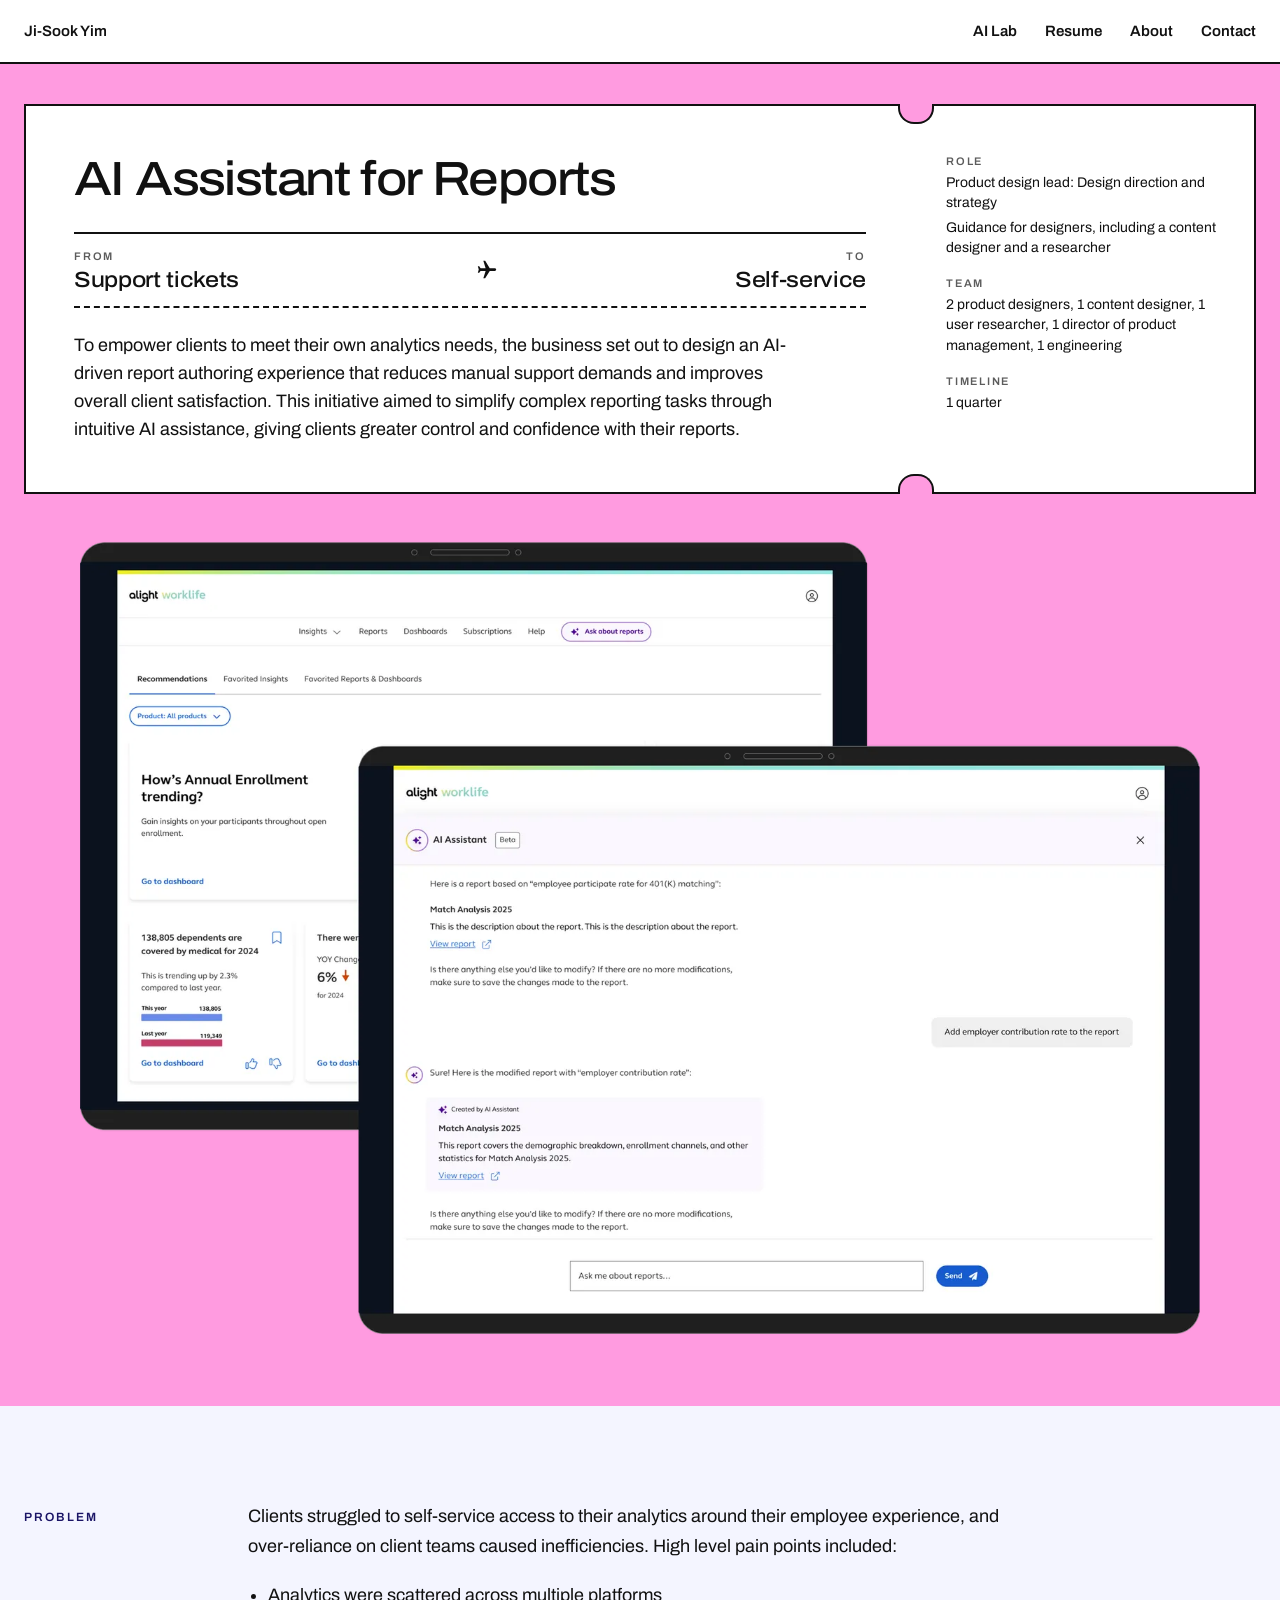
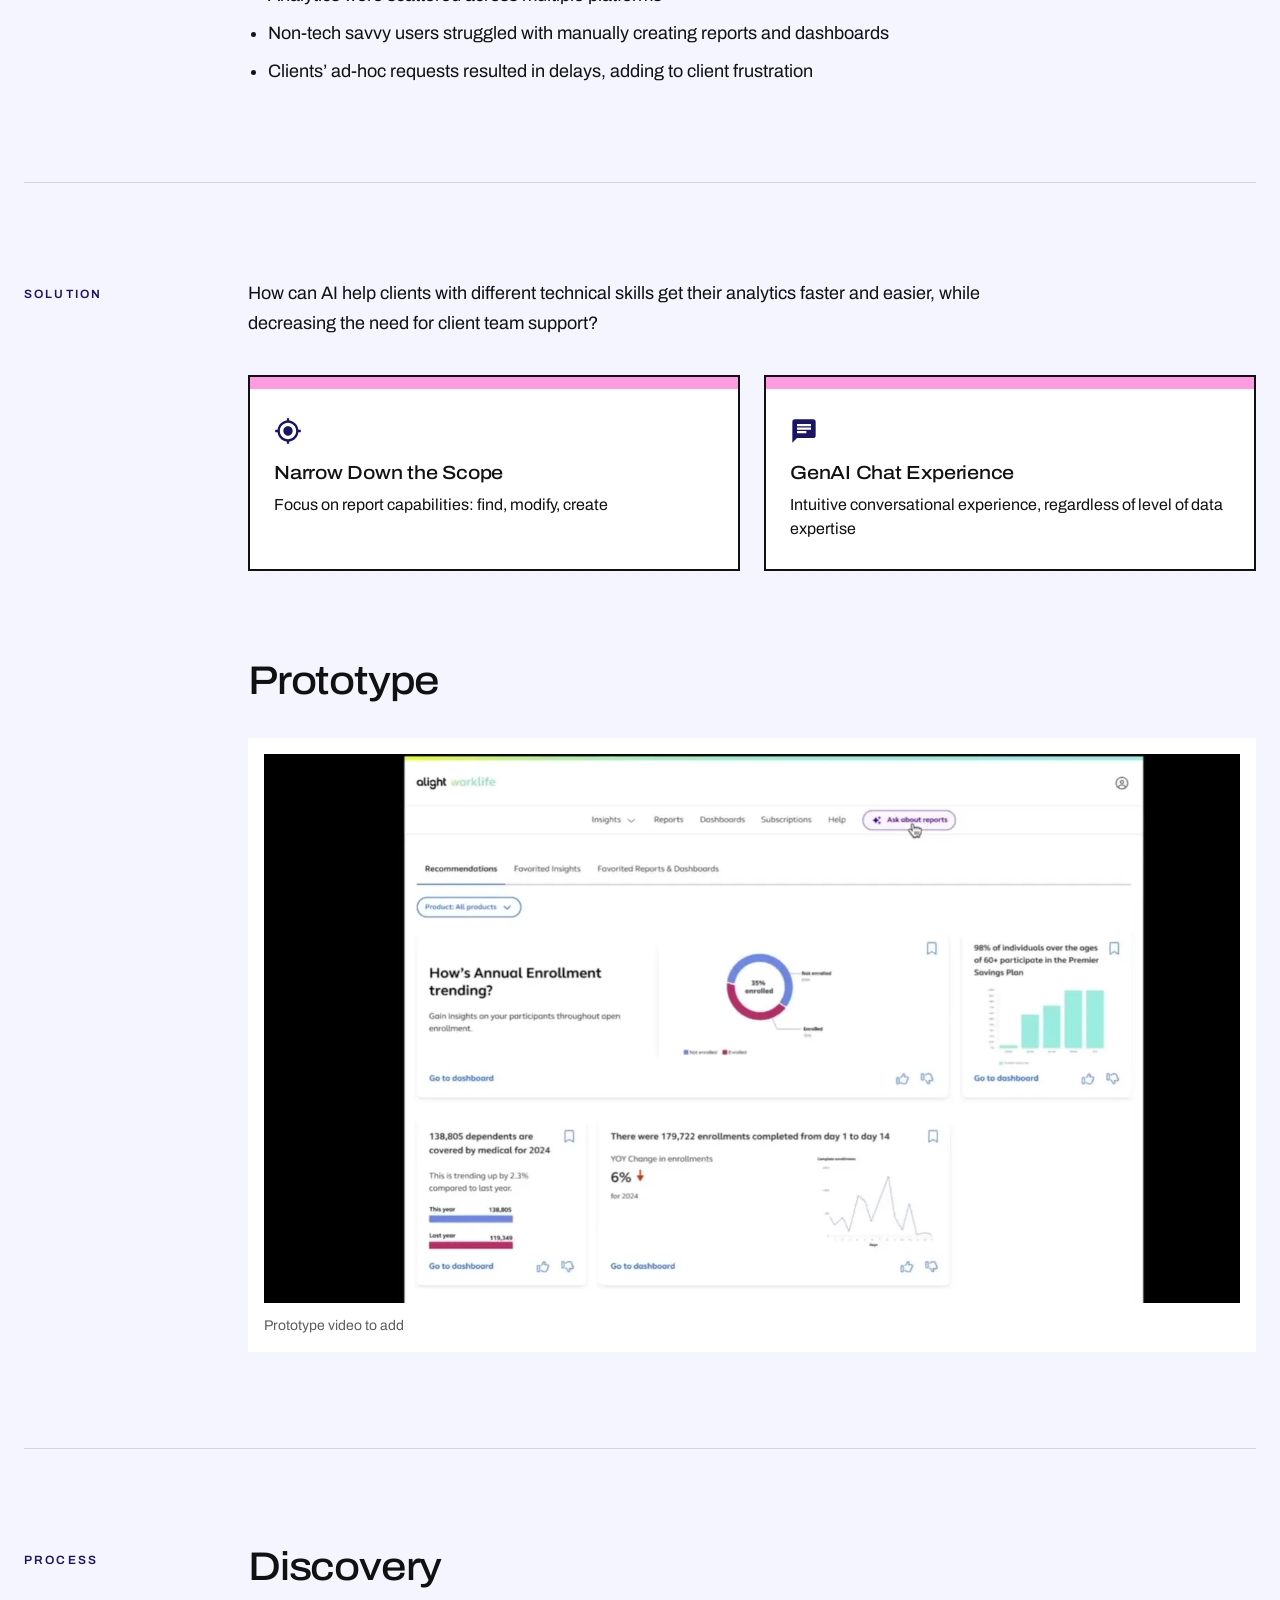
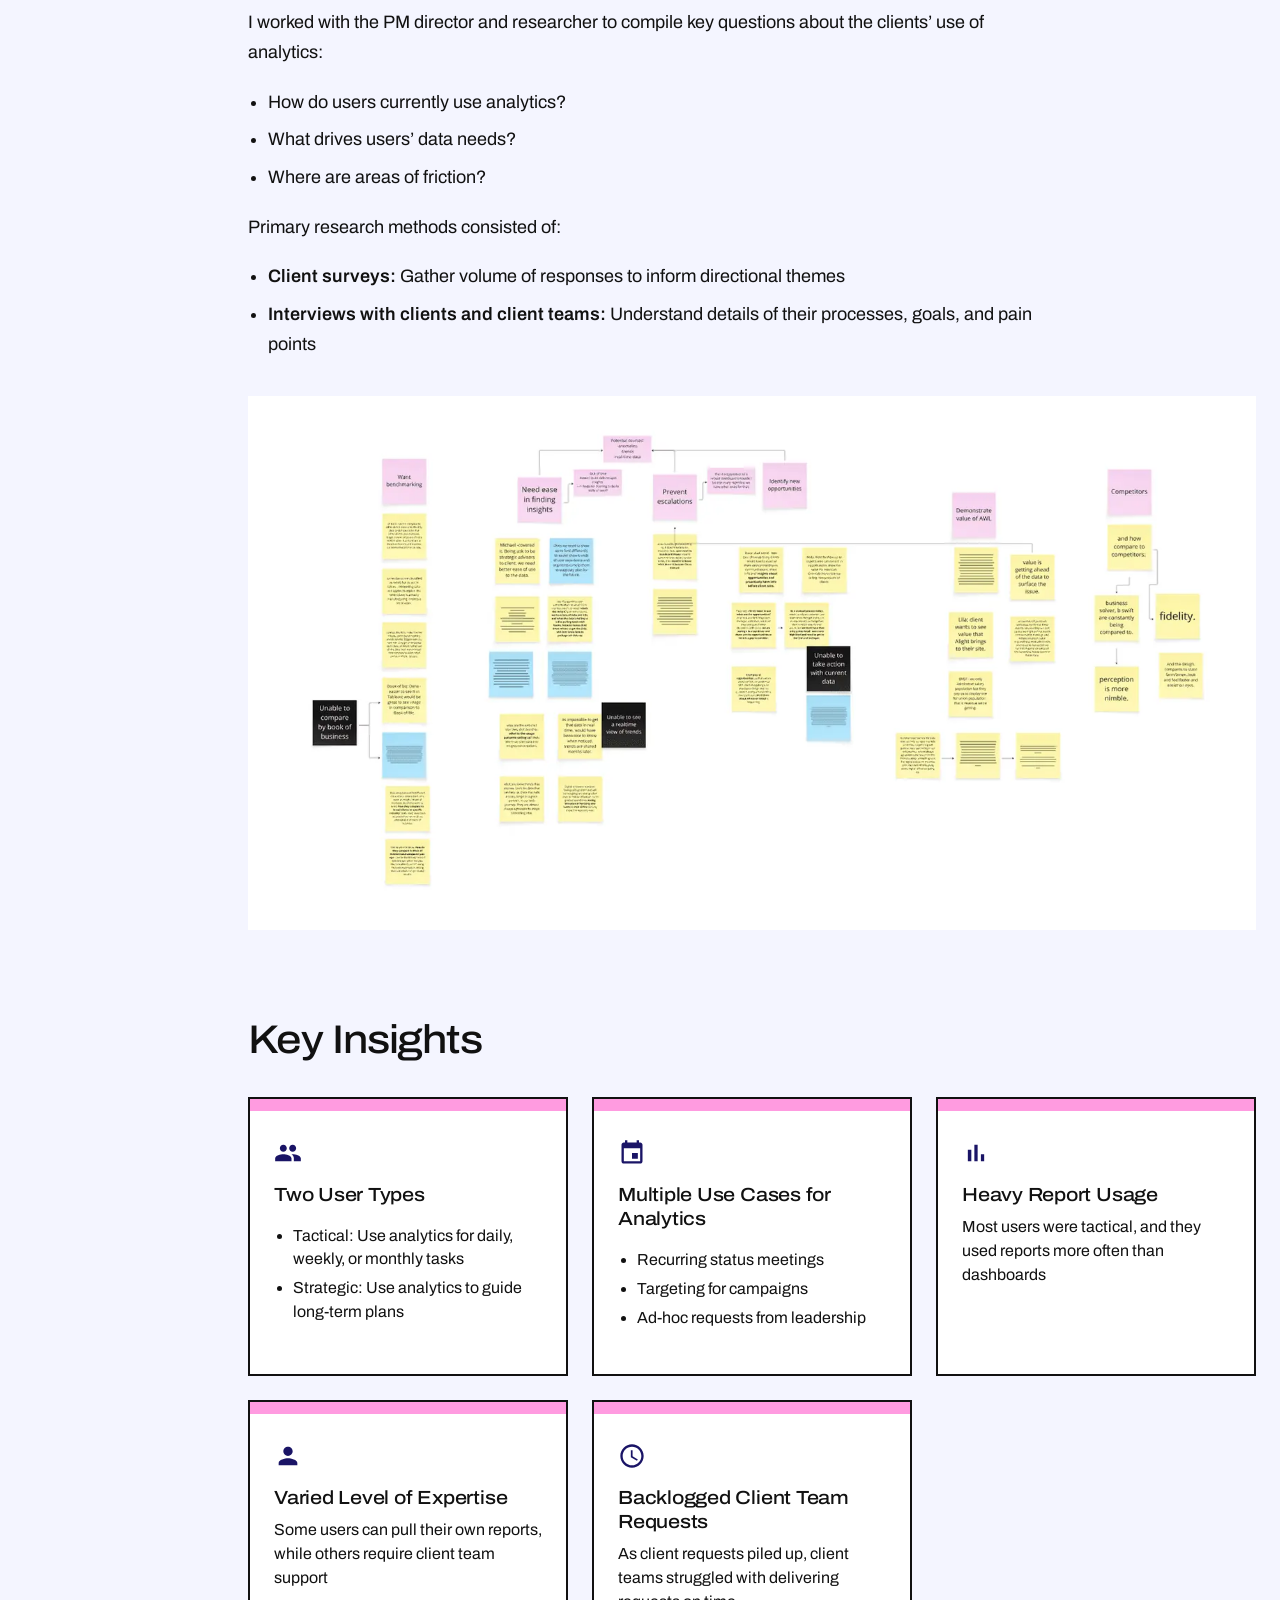
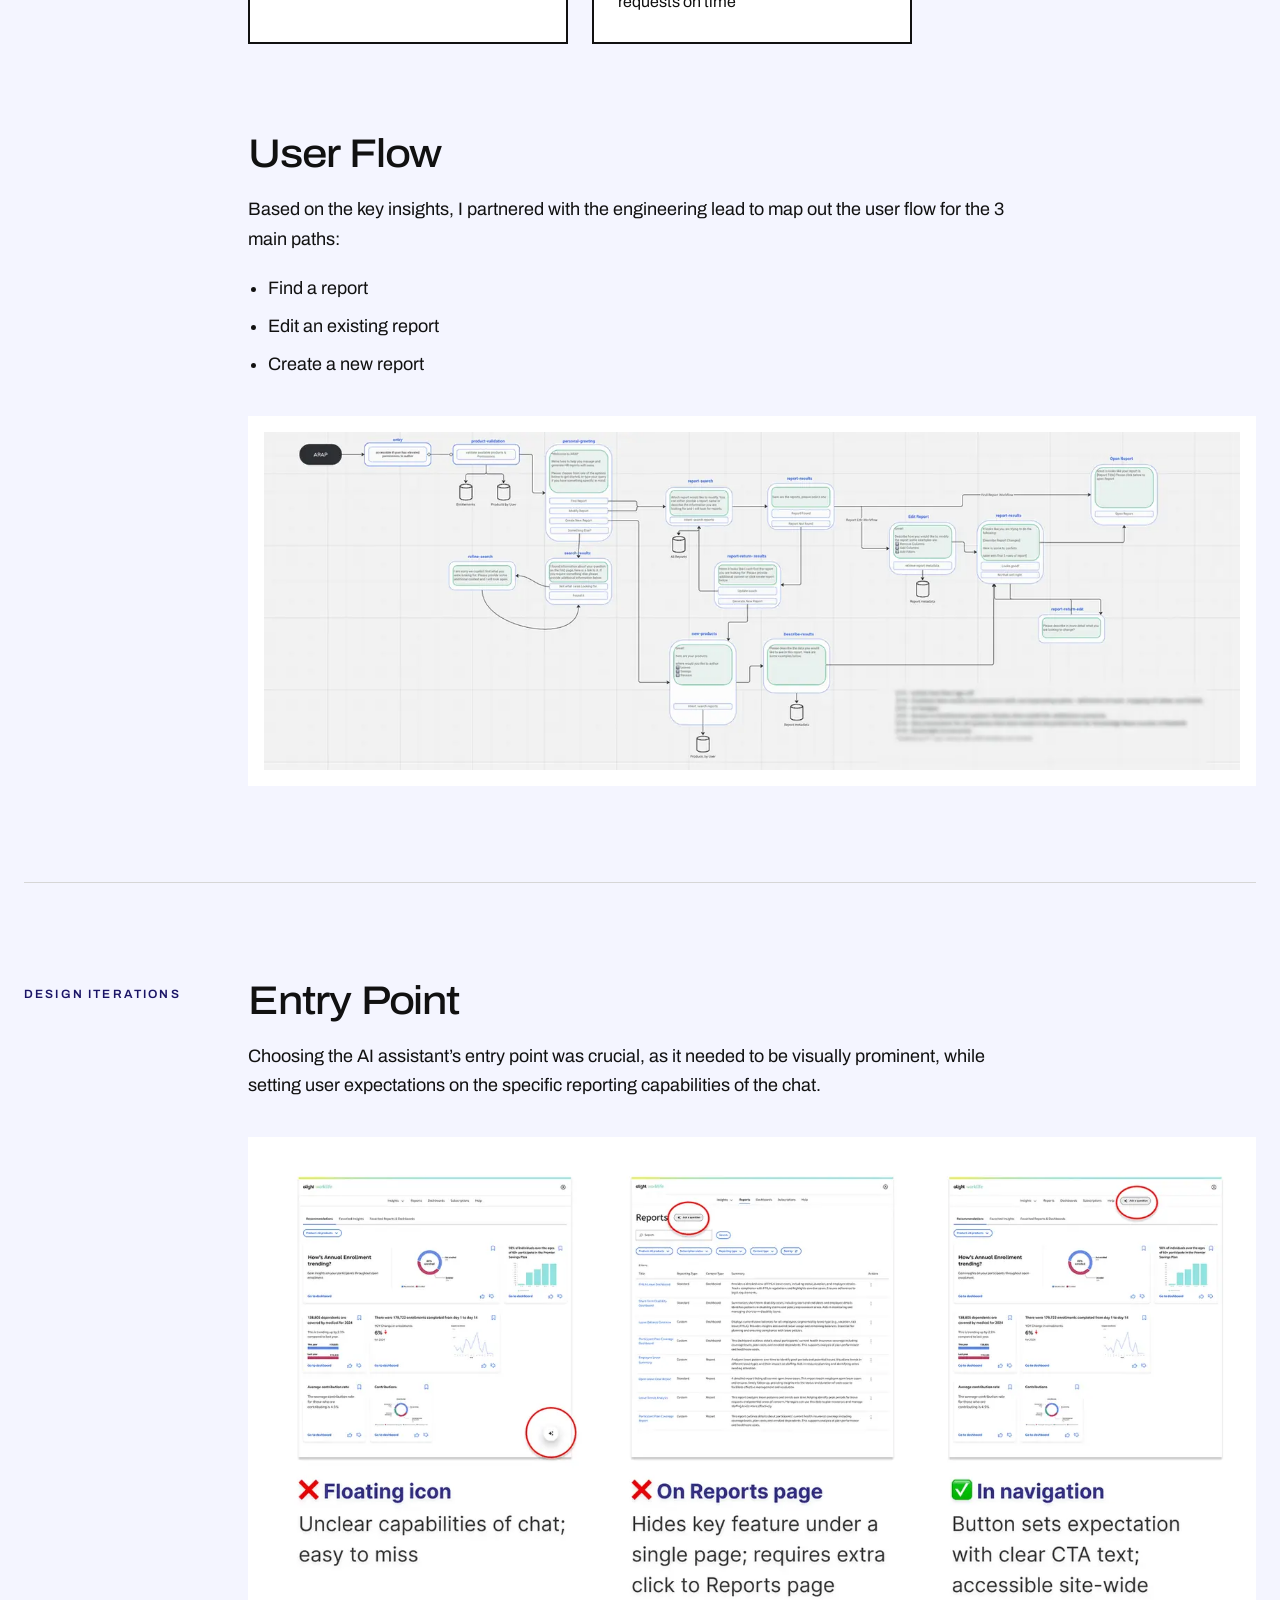
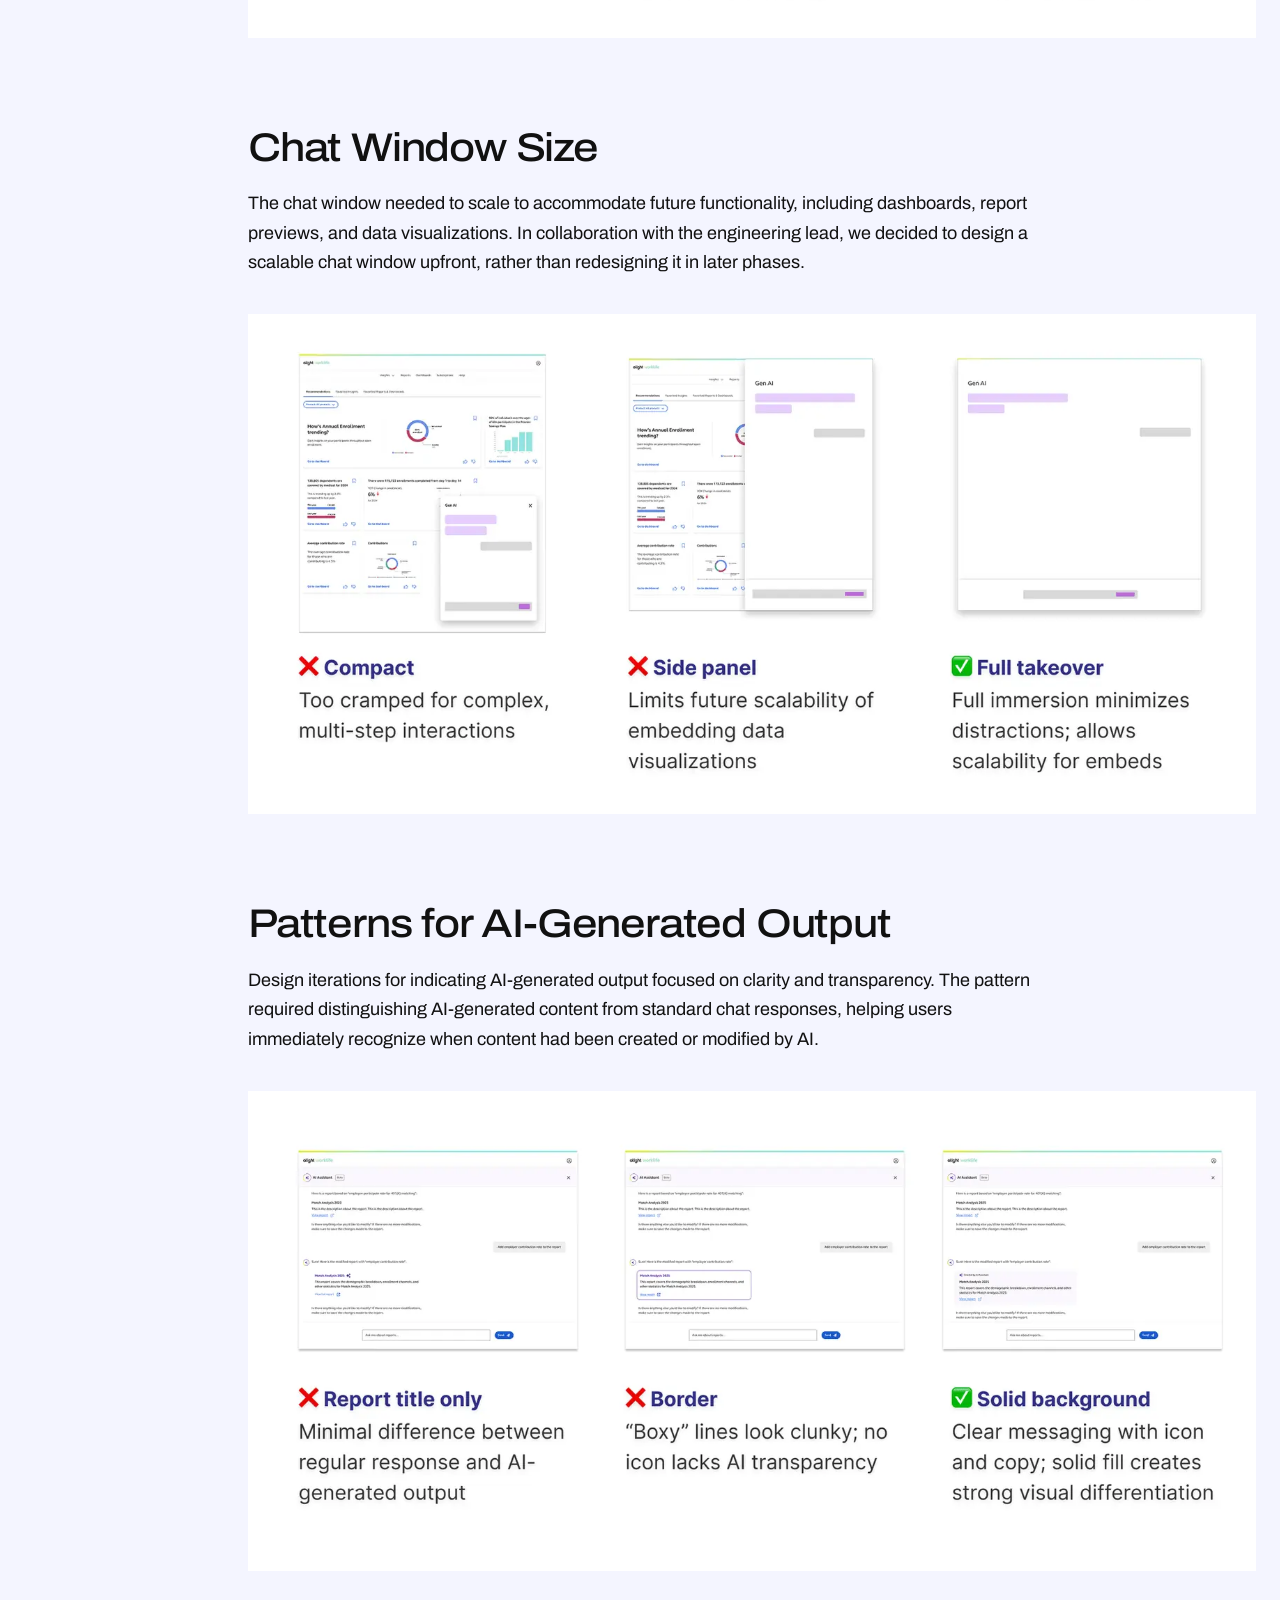
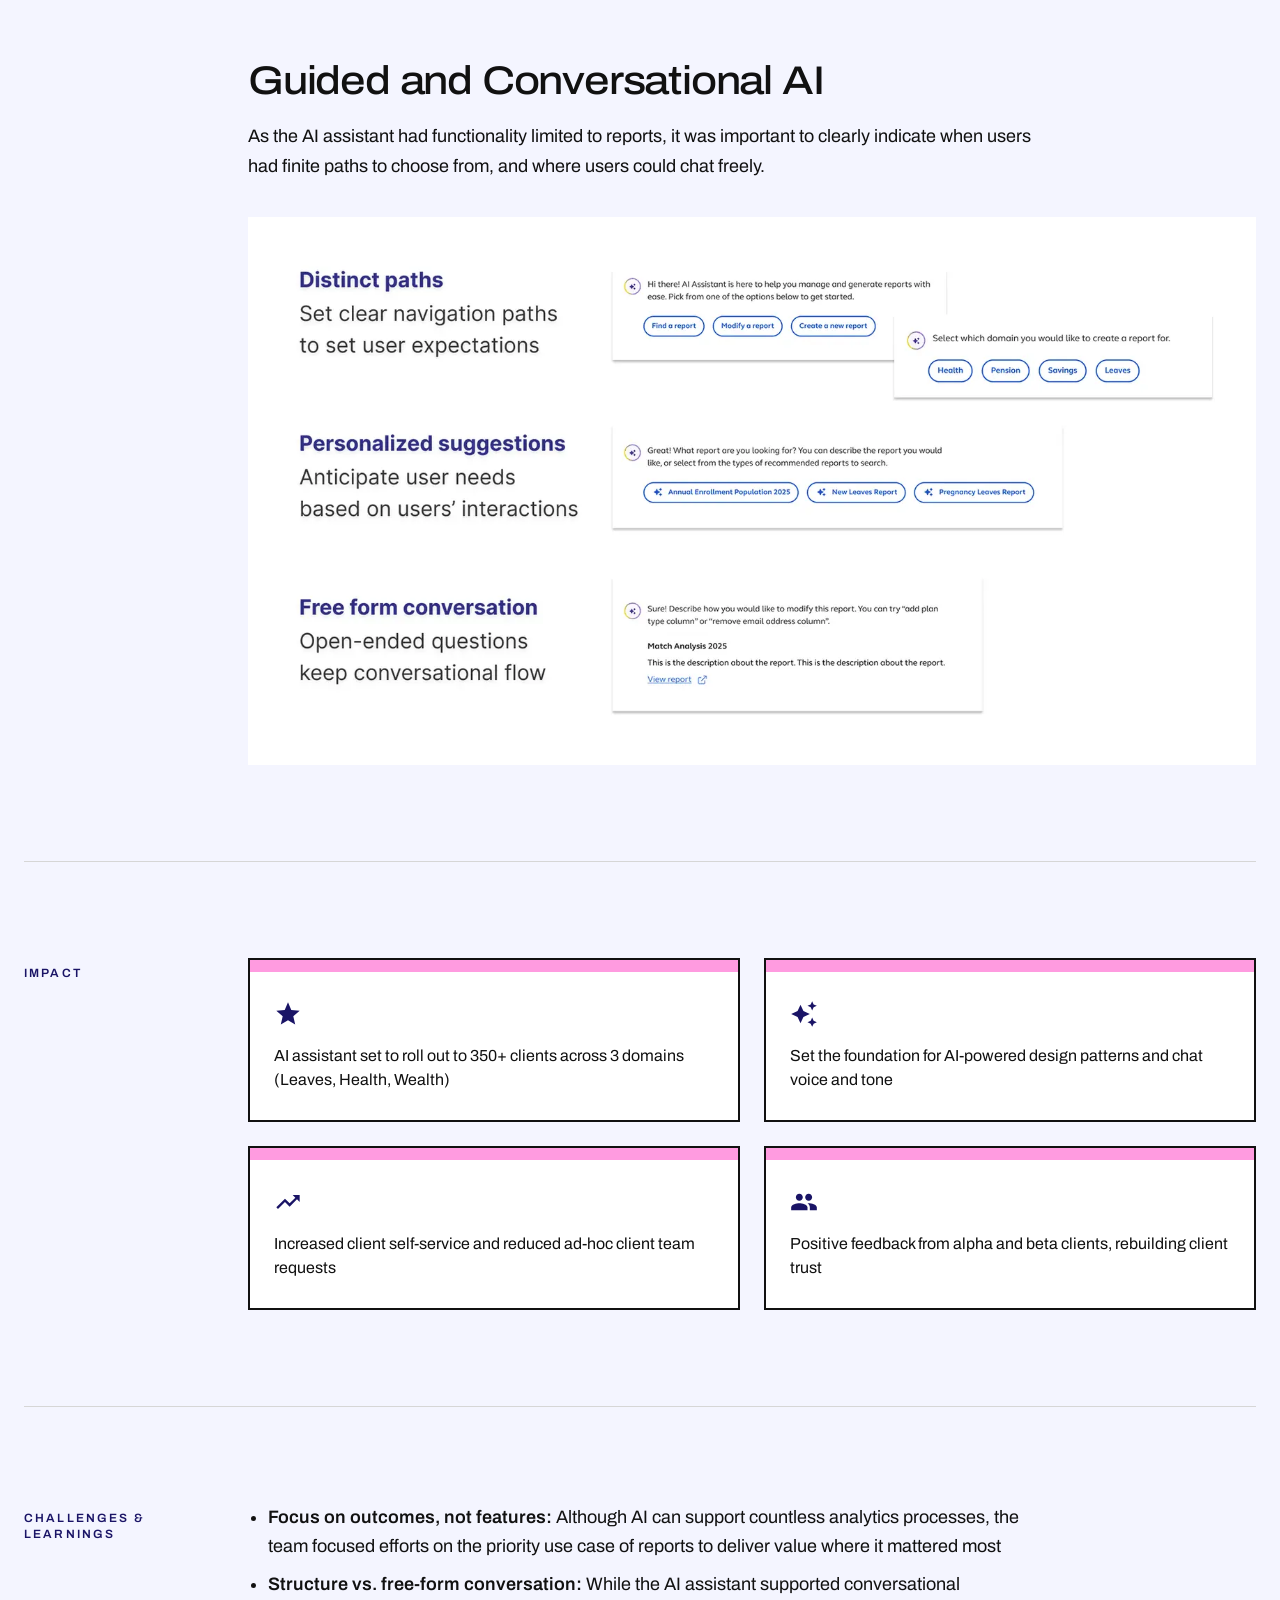
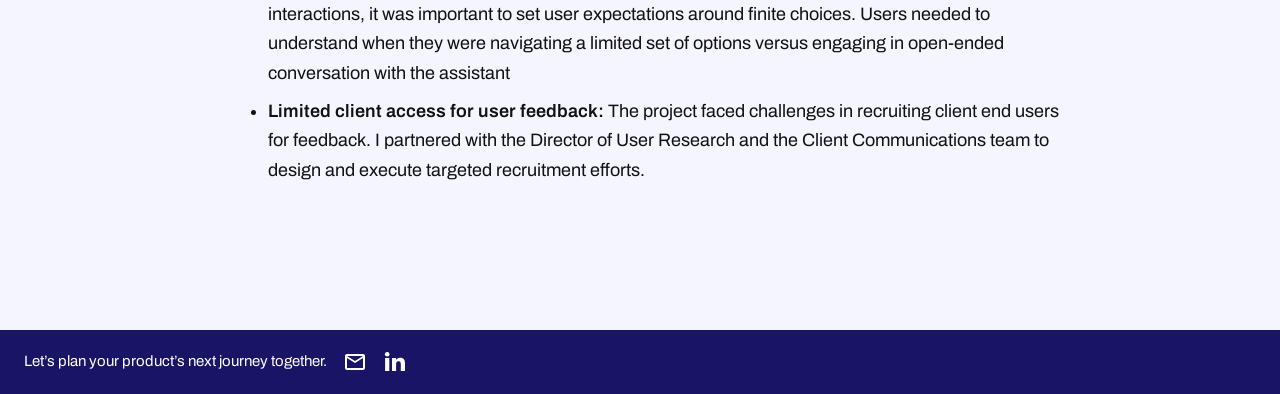
==== commit 8f363aaf: "Case studies: use each project's original hero image - Heroes now come from the original case study " ====
--- a/ai-assistant-for-reports/index.html
+++ b/ai-assistant-for-reports/index.html
@@ -9,7 +9,7 @@
 <link href="https://fonts.googleapis.com/css2?family=Archivo:wdth,wght@62..125,400..800&display=swap" rel="stylesheet">
 <link rel="stylesheet" href="../components/site.css?v=3072002a">
 <link rel="stylesheet" href="../components/theme-departure-board.css?v=6ac6075b">
-<link rel="stylesheet" href="../components/case-study.css?v=e29351a1">
+<link rel="stylesheet" href="../components/case-study.css?v=2dcfb003">
 </head>
 <body class="cs-page" data-route="pink" style="--route: var(--pink)">
 
@@ -48,7 +48,7 @@
       <div><dt>Timeline</dt><dd>1 quarter</dd></div>
       </dl>
     </div>
-    <img class="cs-cover" src="../assets/case-studies/ai-assistant-for-reports.webp" alt="A desktop monitor showing the AI Assistant, which has created an Annual Enrollment Population 2025 report from a chat request." width="1000" height="771">
+    <img class="cs-cover cs-cover--cutout" src="../assets/case-studies/ai-assistant-for-reports/cover.webp" alt="Two overlapping screens: the analytics home page and the full-screen AI Assistant chat creating a report." width="1600" height="1132">
   </div>
   </div>
 
--- a/components/case-study.css
+++ b/components/case-study.css
@@ -86,6 +86,8 @@
 .cs-notch::after { bottom: 0; border-bottom: 0; border-radius: 16px 16px 0 0; }
 
 .cs-cover { display: block; width: 100%; height: auto; margin-top: 24px; border: 2px solid var(--ink); }
+/* transparent device mockups sit directly on the project color, with no frame */
+.cs-cover--cutout { width: min(100%, 1120px); margin: 48px auto 0; border: 0; }
 
 /* the index */
 .cs-body { padding: 0 0 48px; background: var(--mist); }
@@ -137,8 +139,28 @@
 /* tall photos keep a readable size instead of filling the column */
 .cs-media--portrait { width: fit-content; max-width: 100%; }
 .cs-media--portrait img { width: auto; max-width: 100%; max-height: 640px; }
-.cs-gallery { display: grid; grid-template-columns: repeat(2, minmax(0, 1fr)); gap: 16px; }
+.cs-gallery { display: grid; grid-template-columns: var(--cols, repeat(2, minmax(0, 1fr))); gap: 16px; }
+/* a video that hasn't been added yet and has no usable still */
+.cs-video-empty {
+  display: grid;
+  place-items: center;
+  aspect-ratio: 16 / 9;
+  background: var(--grey);
+  color: var(--muted);
+  font-size: 15px;
+}
 .cs-media figcaption { margin-top: 12px; color: var(--muted); font-size: 14px; }
+
+/* small label above an image, such as Initial Wireframe or Final Design */
+.cs-media figcaption.cs-media-label {
+  margin: 0 0 12px;
+  color: var(--indigo);
+  font-size: 12px;
+  font-weight: 600;
+  letter-spacing: 0.14em;
+  text-transform: uppercase;
+}
+.cs-content > .cs-media + .cs-media { margin-top: 24px; }
 
 /* cards: a small ticket with its route trim and an icon */
 .cs-content > .cs-cards, .cs-content > h3 + .cs-cards { margin-top: 36px; }
@@ -166,6 +188,10 @@
 .cs-card h3 { margin: 0 0 8px; font-size: 19px; font-weight: 500; font-stretch: 112%; line-height: 1.25; letter-spacing: -0.012em; }
 .cs-content .cs-card p { margin: 0; color: var(--ink); font-size: 16px; line-height: 1.5; }
 .cs-content .cs-card p + p { margin-top: 12px; }
+.cs-content .cs-card .cs-list { padding-left: 1.1em; }
+.cs-content .cs-card li { font-size: 16px; line-height: 1.45; }
+.cs-content .cs-card li + li { margin-top: 6px; }
+.cs-content > .cs-cards:first-child { margin-top: 0; }
 
 .cs-compare { display: grid; grid-template-columns: repeat(2, minmax(0, 1fr)); gap: 40px; max-width: 880px; }
 .cs-compare h4 { margin: 0 0 8px; color: var(--ink); font-size: 18px; font-weight: 600; }
@@ -203,6 +229,7 @@
   .cs-summary { font-size: 17px; }
   .cs-stub { padding: 20px 18px; }
   .cs-cover { margin-top: 16px; }
+  .cs-cover--cutout { margin-top: 28px; }
   .cs-card::before { height: 10px; }
   .cs-body { padding-bottom: 16px; }
   .cs-section { padding: 56px 0; }
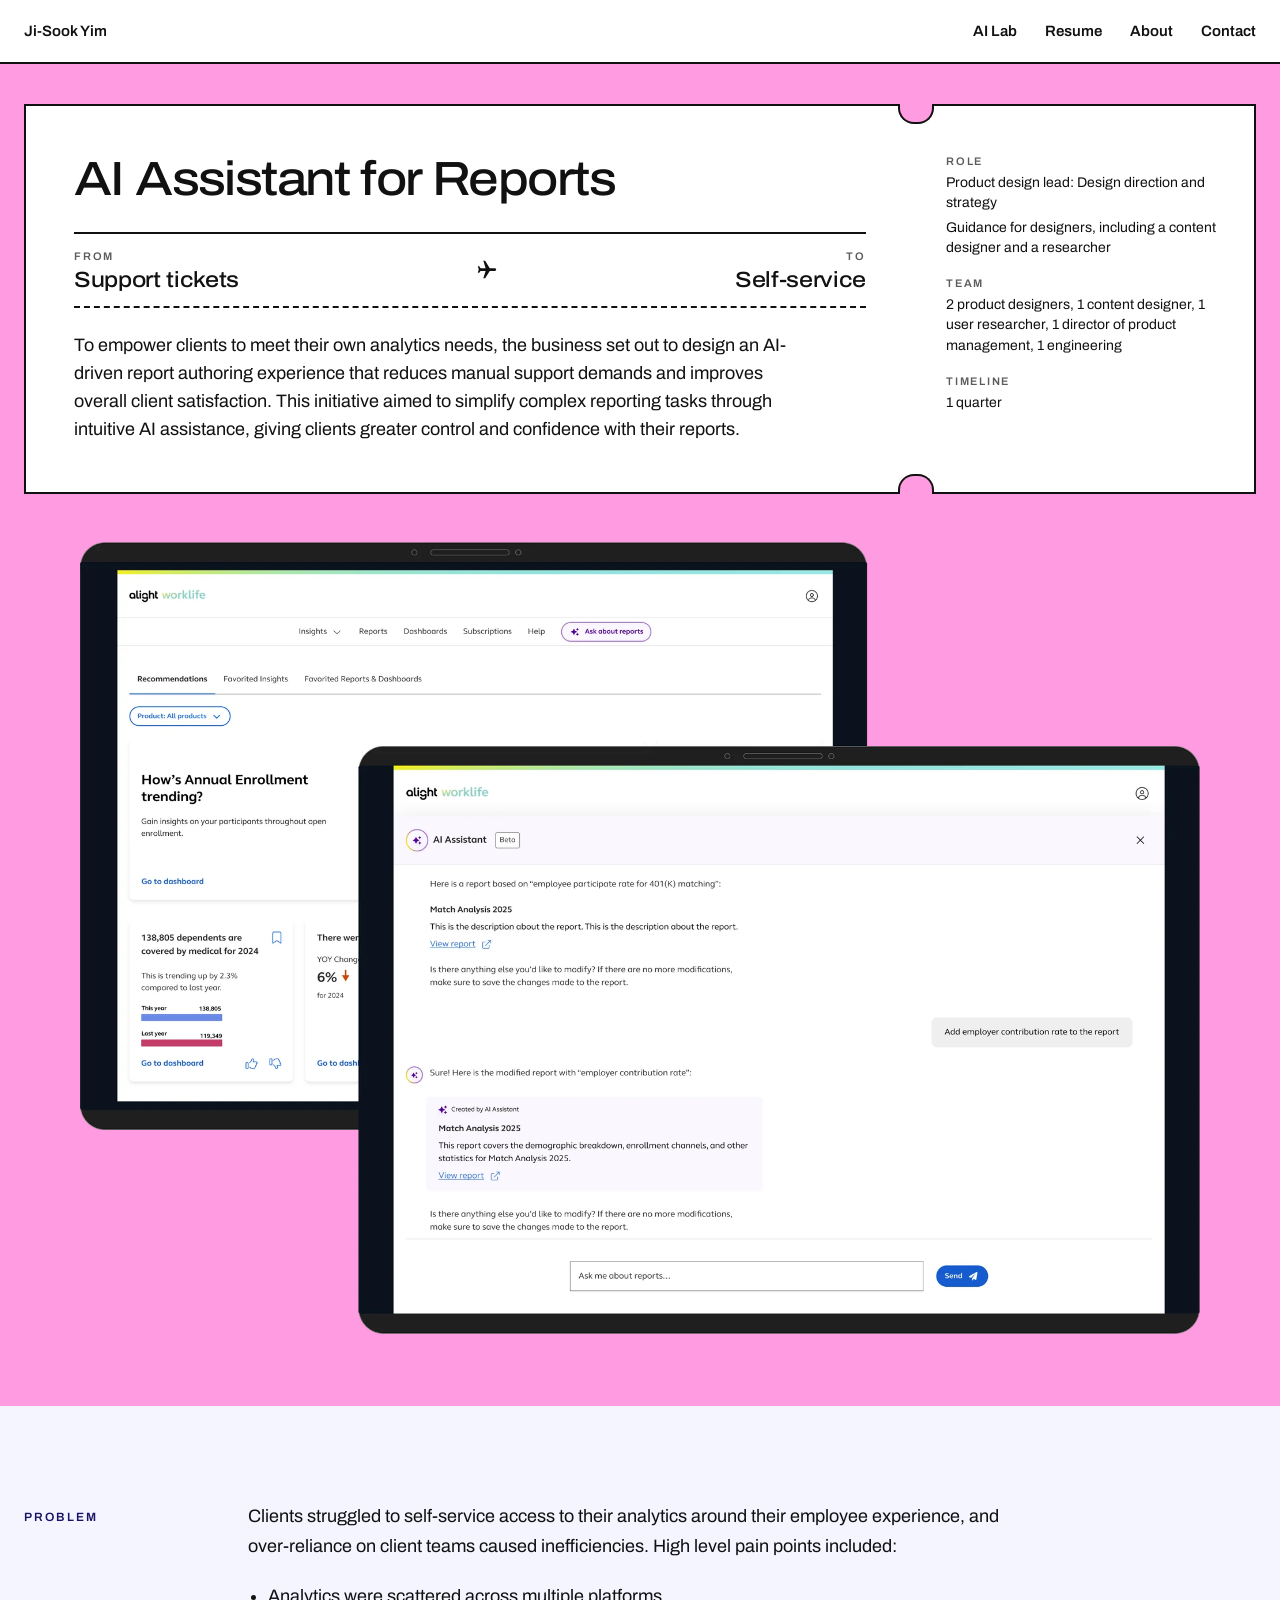
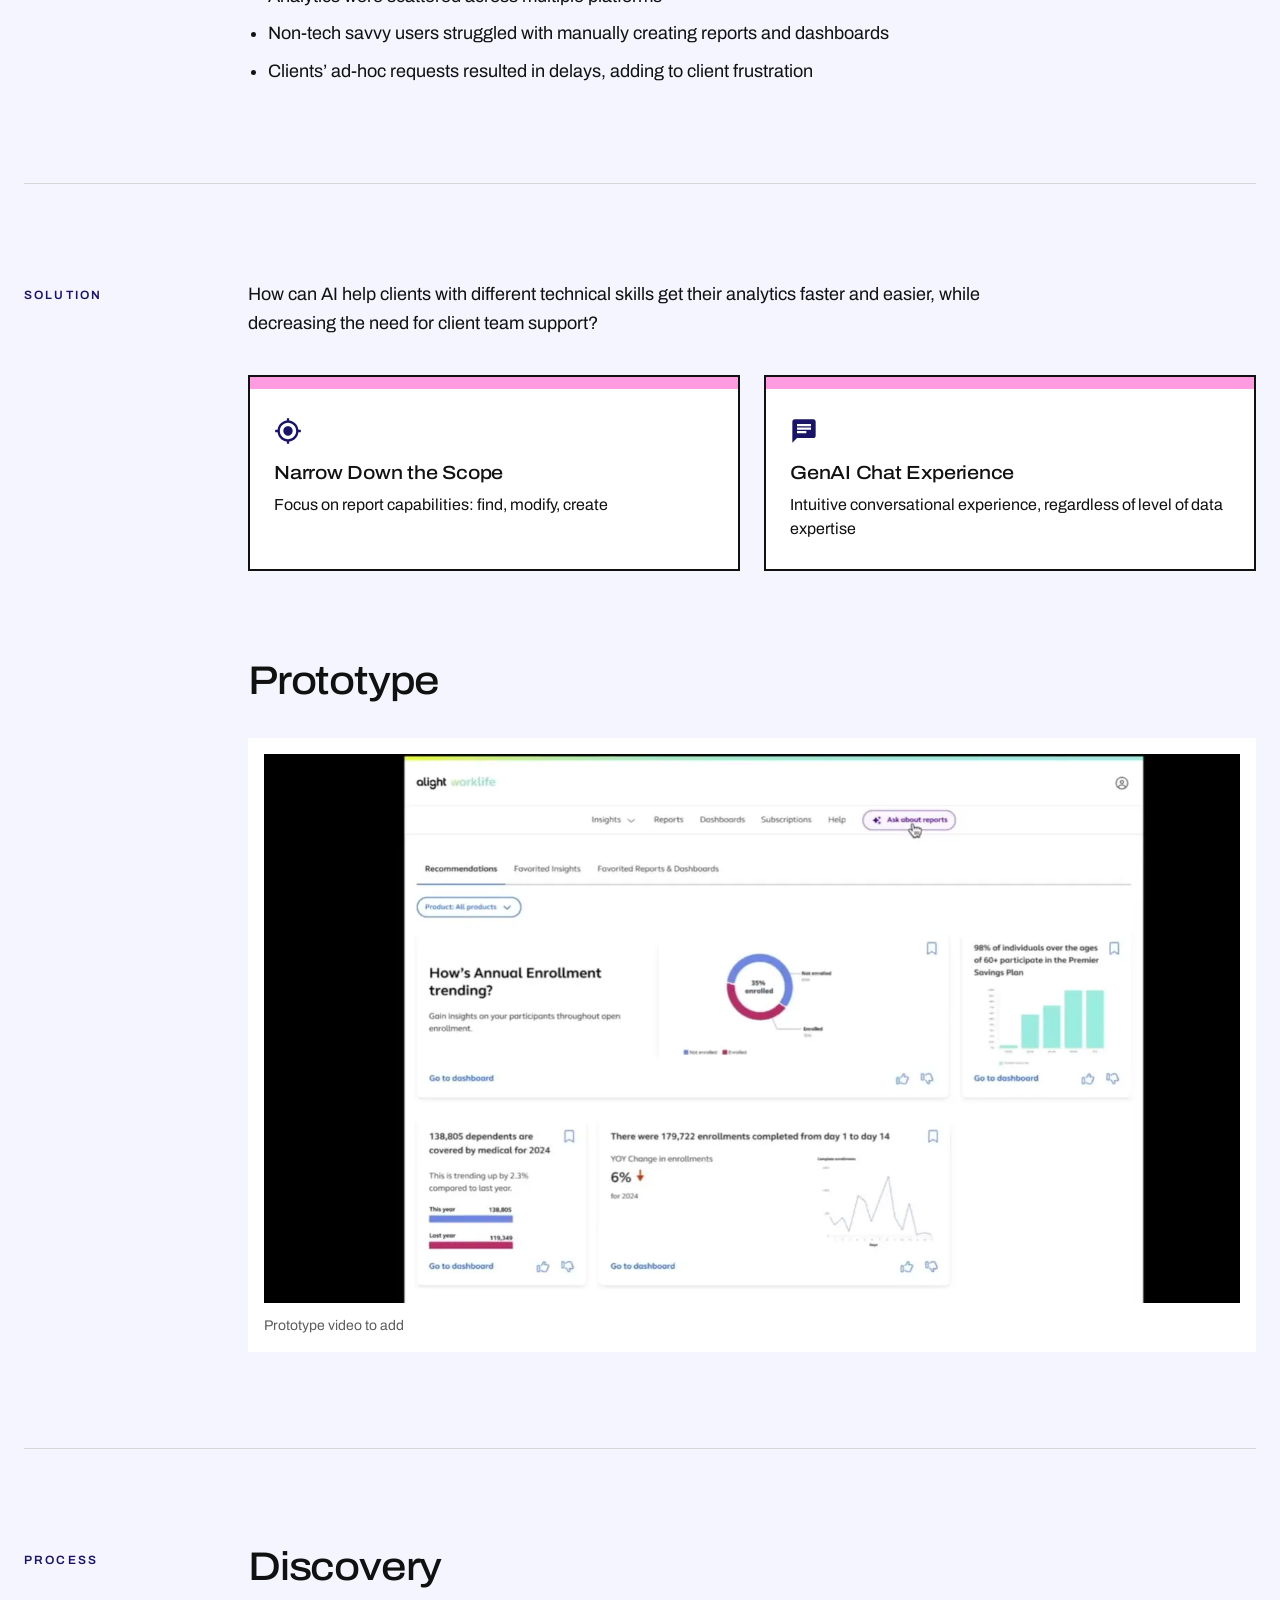
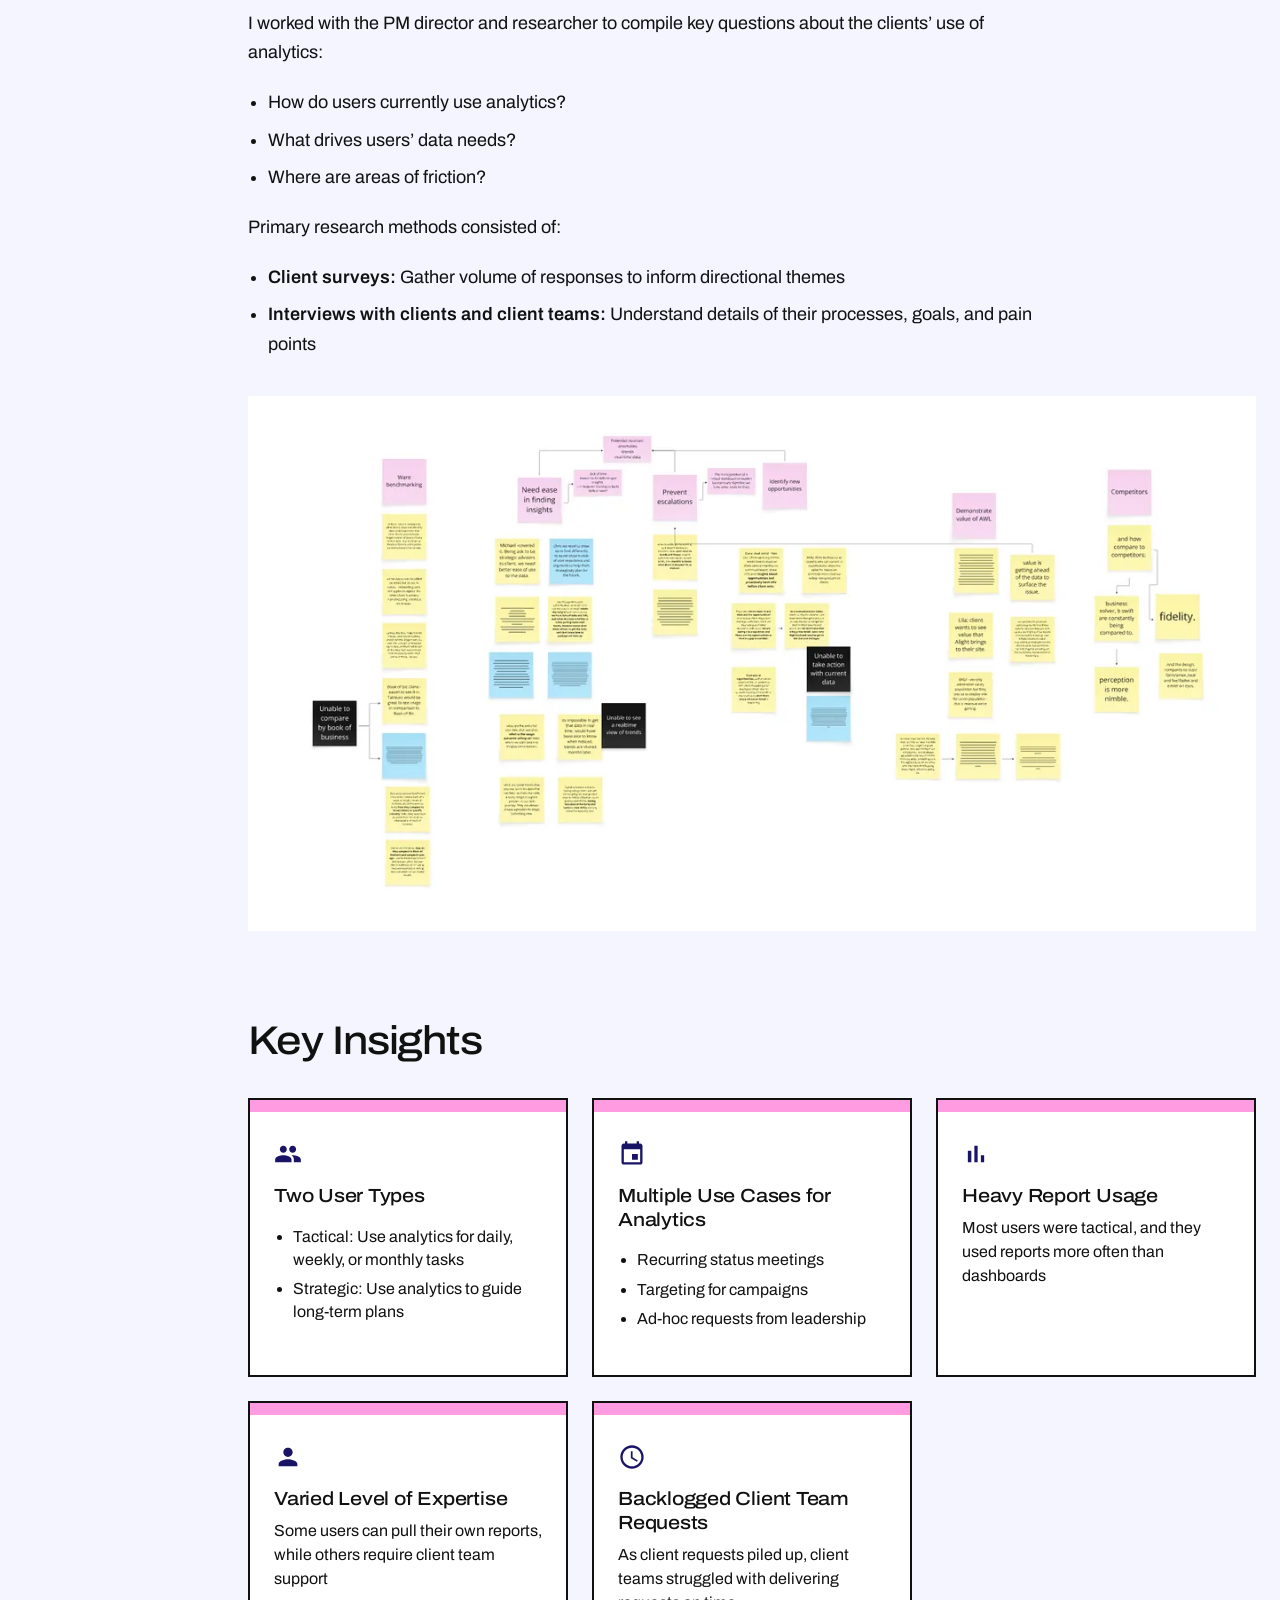
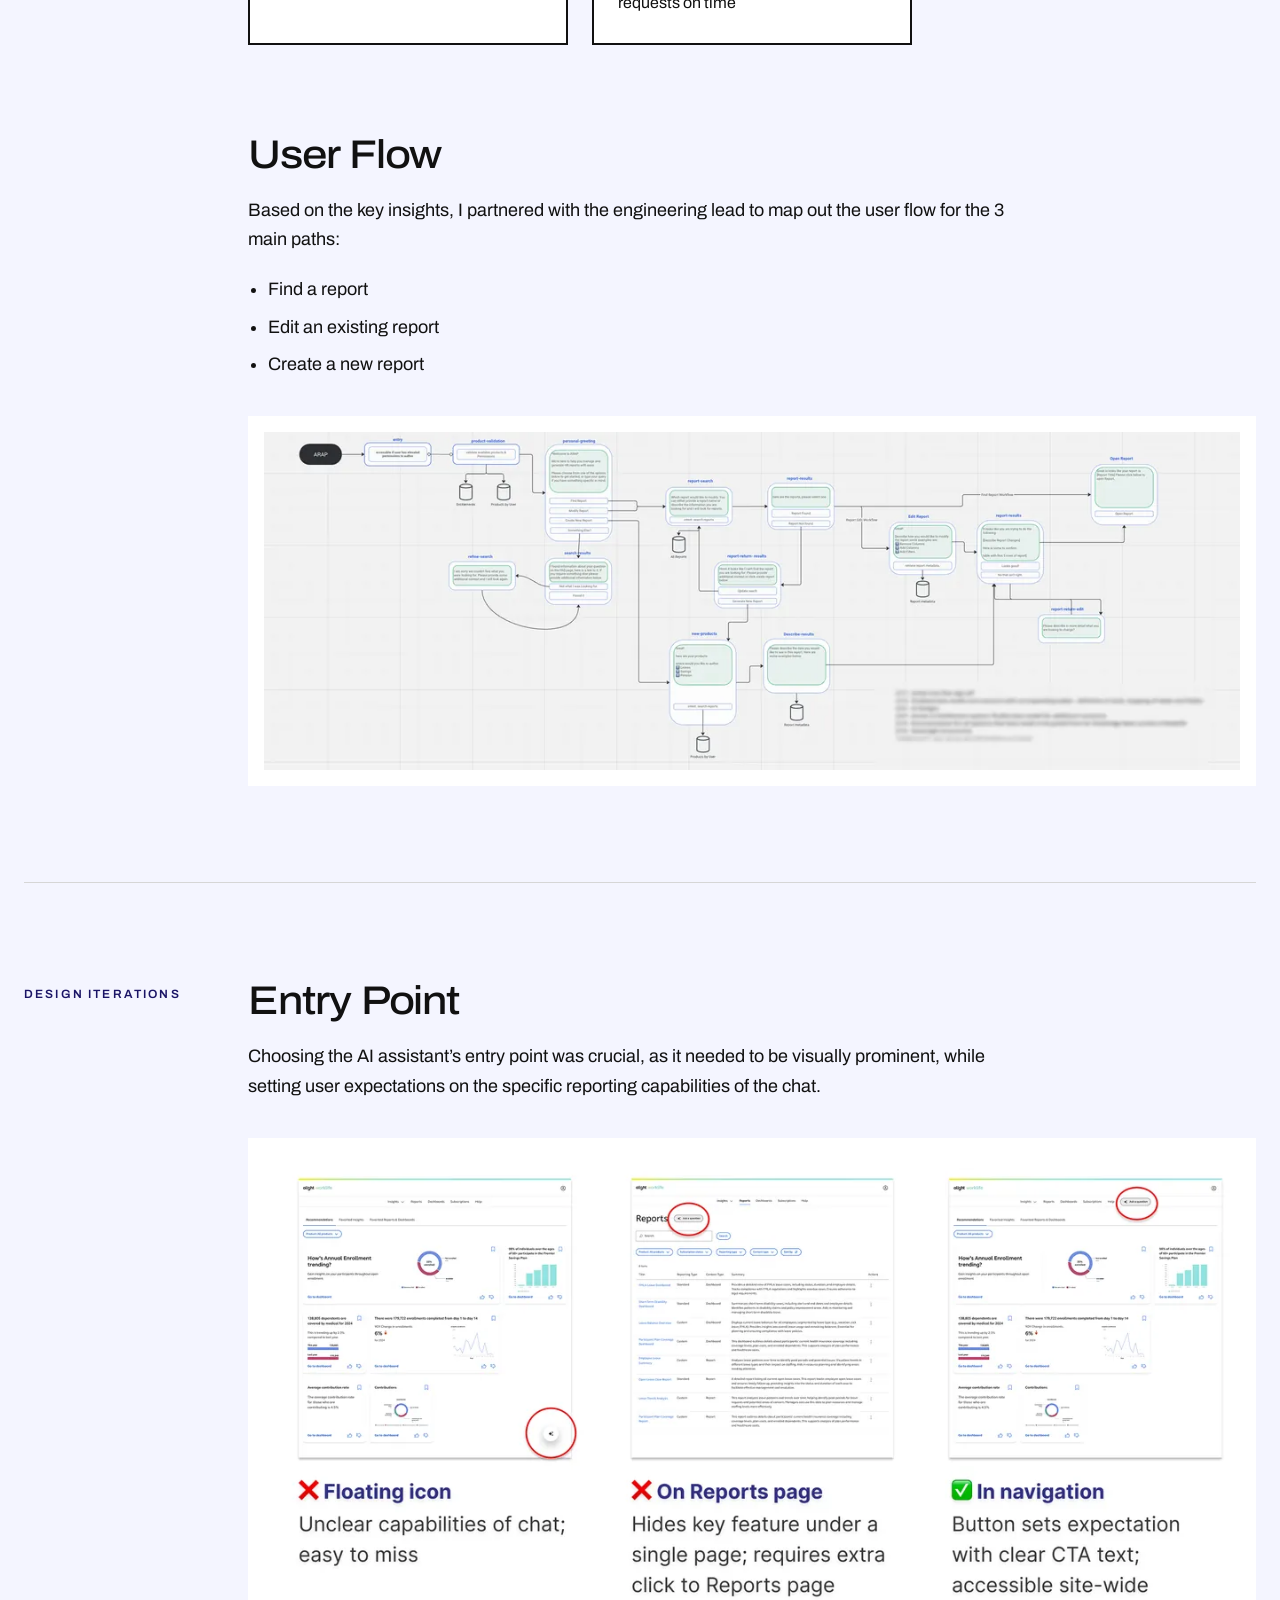
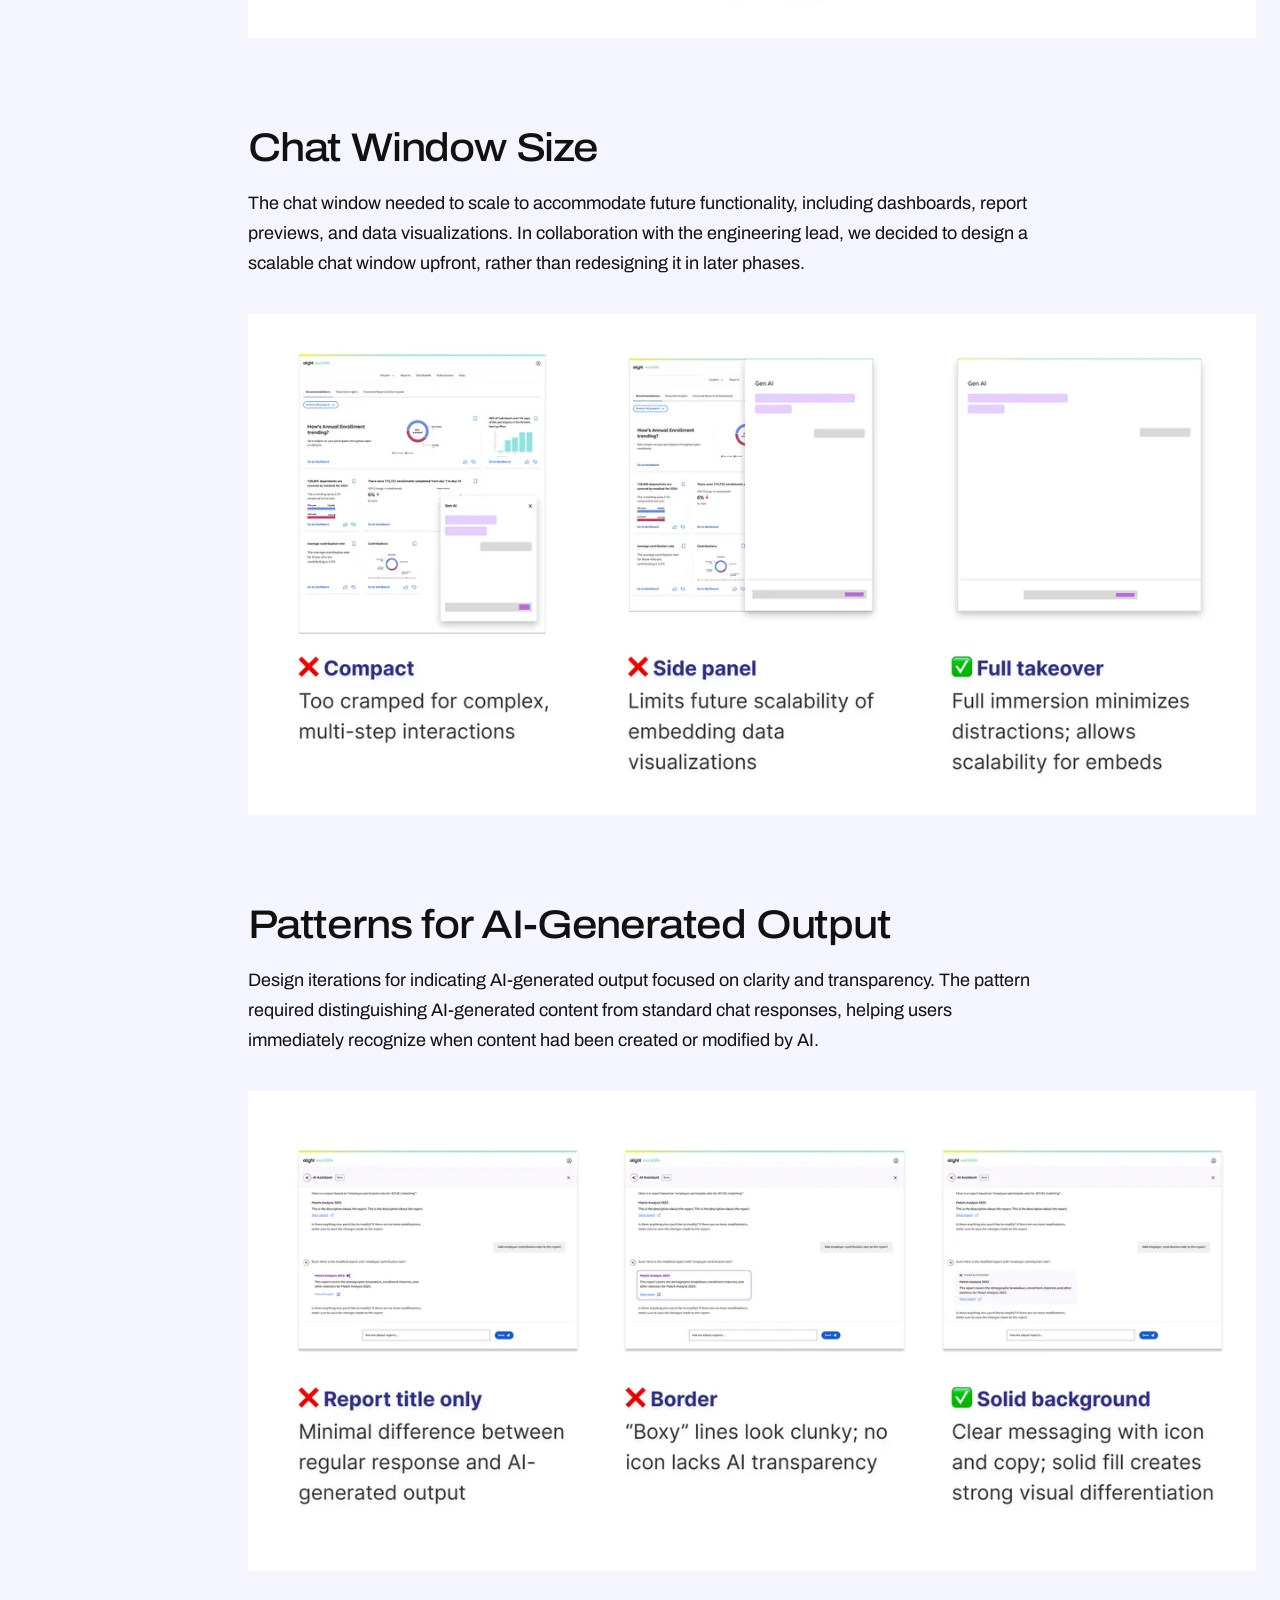
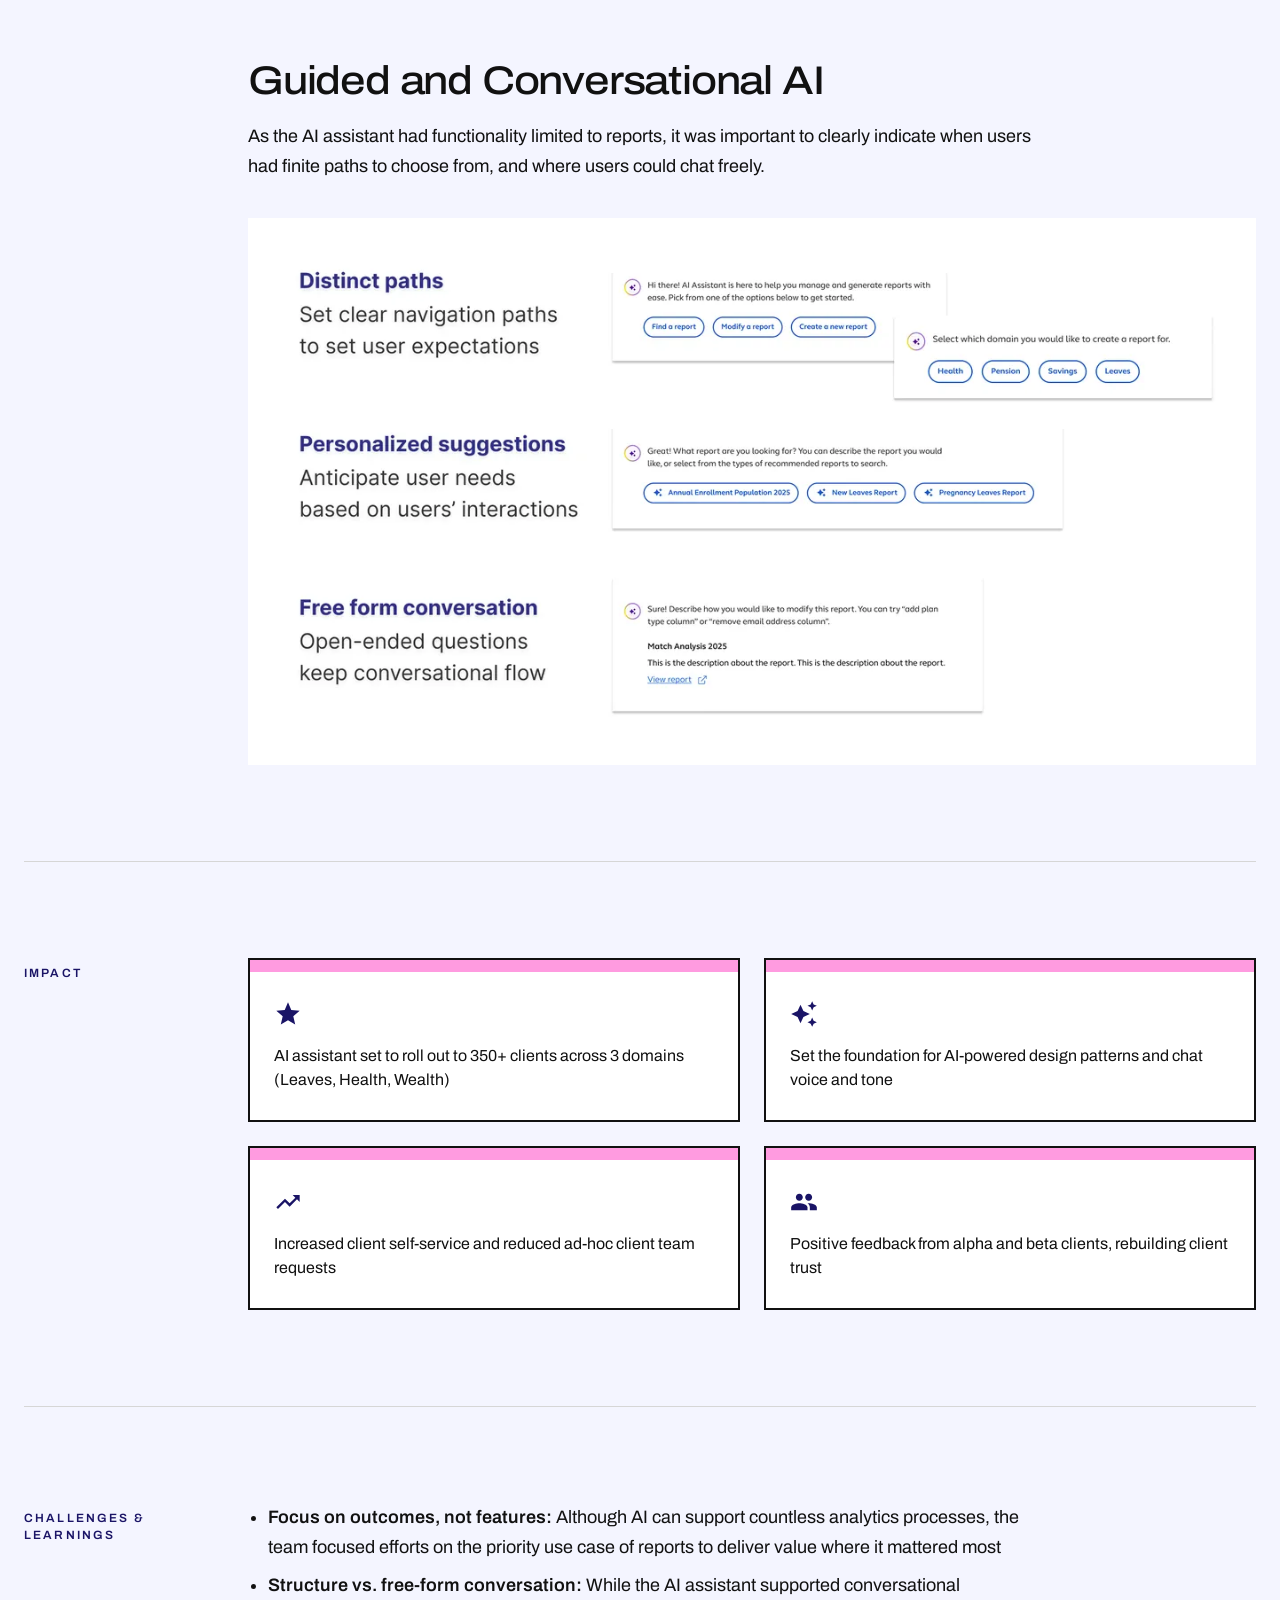
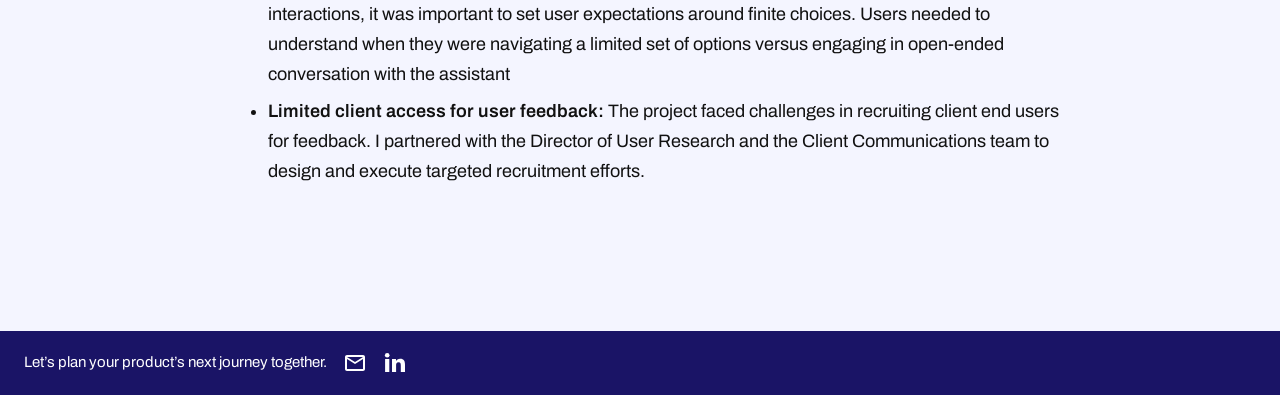
==== commit fe531466: "Case studies: sharp images on Retina desktop screens - Re-export images from the full-resolution ori" ====
--- a/ai-assistant-for-reports/index.html
+++ b/ai-assistant-for-reports/index.html
@@ -48,7 +48,7 @@
       <div><dt>Timeline</dt><dd>1 quarter</dd></div>
       </dl>
     </div>
-    <img class="cs-cover cs-cover--cutout" src="../assets/case-studies/ai-assistant-for-reports/cover.webp" alt="Two overlapping screens: the analytics home page and the full-screen AI Assistant chat creating a report." width="1600" height="1132">
+    <img class="cs-cover cs-cover--cutout" src="../assets/case-studies/ai-assistant-for-reports/cover.webp" srcset="../assets/case-studies/ai-assistant-for-reports/cover-1100.webp 1100w, ../assets/case-studies/ai-assistant-for-reports/cover.webp 1943w" sizes="min(calc(100vw - 48px), 1120px)" alt="Two overlapping screens: the analytics home page and the full-screen AI Assistant chat creating a report." width="1943" height="1375">
   </div>
   </div>
 
@@ -89,13 +89,13 @@
       <ul class="cs-list"><li>How do users currently use analytics?</li><li>What drives users’ data needs?</li><li>Where are areas of friction?</li></ul>
       <p>Primary research methods consisted of:</p>
       <ul class="cs-list"><li><strong>Client surveys:</strong> Gather volume of responses to inform directional themes</li><li><strong>Interviews with clients and client teams:</strong> Understand details of their processes, goals, and pain points</li></ul>
-      <figure class="cs-media cs-wide"><img src="../assets/case-studies/ai-assistant-for-reports/interview-themes.webp" alt="Snapshot of interview theming in Miro, with sticky notes grouped into themes." width="1400" height="721" loading="lazy"></figure>
+      <figure class="cs-media cs-wide"><img src="../assets/case-studies/ai-assistant-for-reports/interview-themes.webp" srcset="../assets/case-studies/ai-assistant-for-reports/interview-themes-1100.webp 1100w, ../assets/case-studies/ai-assistant-for-reports/interview-themes.webp 1726w" sizes="(max-width: 800px) calc(100vw - 72px), min(calc(100vw - 272px), 1056px)" alt="Snapshot of interview theming in Miro, with sticky notes grouped into themes." width="1726" height="890" loading="lazy"></figure>
       <h3>Key Insights</h3>
       <div class="cs-cards cs-wide"><div class="cs-card"><svg class="cs-icon" viewBox="0 0 24 24" fill="currentColor" aria-hidden="true" focusable="false"><path d="M16 11c1.66 0 2.99-1.34 2.99-3S17.66 5 16 5c-1.66 0-3 1.34-3 3s1.34 3 3 3zm-8 0c1.66 0 2.99-1.34 2.99-3S9.66 5 8 5C6.34 5 5 6.34 5 8s1.34 3 3 3zm0 2c-2.33 0-7 1.17-7 3.5V19h14v-2.5c0-2.33-4.67-3.5-7-3.5zm8 0c-.29 0-.62.02-.97.05 1.16.84 1.97 1.97 1.97 3.45V19h6v-2.5c0-2.33-4.67-3.5-7-3.5z"/></svg><h3>Two User Types</h3><ul class="cs-list"><li>Tactical: Use analytics for daily, weekly, or monthly tasks</li><li>Strategic: Use analytics to guide long-term plans</li></ul></div><div class="cs-card"><svg class="cs-icon" viewBox="0 0 24 24" fill="currentColor" aria-hidden="true" focusable="false"><path d="M17 12h-5v5h5v-5zM16 1v2H8V1H6v2H5c-1.11 0-1.99.9-1.99 2L3 19c0 1.1.89 2 2 2h14c1.1 0 2-.9 2-2V5c0-1.1-.9-2-2-2h-1V1h-2zm3 18H5V8h14v11z"/></svg><h3>Multiple Use Cases for Analytics</h3><ul class="cs-list"><li>Recurring status meetings</li><li>Targeting for campaigns</li><li>Ad-hoc requests from leadership</li></ul></div><div class="cs-card"><svg class="cs-icon" viewBox="0 0 24 24" fill="currentColor" aria-hidden="true" focusable="false"><path d="M5 9.2h3V19H5zM10.6 5h2.8v14h-2.8zm5.6 8H19v6h-2.8z"/></svg><h3>Heavy Report Usage</h3><p>Most users were tactical, and they used reports more often than dashboards</p></div><div class="cs-card"><svg class="cs-icon" viewBox="0 0 24 24" fill="currentColor" aria-hidden="true" focusable="false"><path d="M12 12c2.21 0 4-1.79 4-4s-1.79-4-4-4-4 1.79-4 4 1.79 4 4 4zm0 2c-2.67 0-8 1.34-8 4v2h16v-2c0-2.66-5.33-4-8-4z"/></svg><h3>Varied Level of Expertise</h3><p>Some users can pull their own reports, while others require client team support</p></div><div class="cs-card"><svg class="cs-icon" viewBox="0 0 24 24" fill="currentColor" aria-hidden="true" focusable="false"><path d="M11.99 2C6.47 2 2 6.48 2 12s4.47 10 9.99 10C17.52 22 22 17.52 22 12S17.52 2 11.99 2zM12 20c-4.42 0-8-3.58-8-8s3.58-8 8-8 8 3.58 8 8-3.58 8-8 8zm.5-13H11v6l5.25 3.15.75-1.23-4.5-2.67z"/></svg><h3>Backlogged Client Team Requests</h3><p>As client requests piled up, client teams struggled with delivering requests on time</p></div></div>
       <h3>User Flow</h3>
       <p>Based on the key insights, I partnered with the engineering lead to map out the user flow for the 3 main paths:</p>
       <ul class="cs-list"><li>Find a report</li><li>Edit an existing report</li><li>Create a new report</li></ul>
-      <figure class="cs-media cs-wide"><img src="../assets/case-studies/ai-assistant-for-reports/user-flow.webp" alt="User flow diagram for finding, editing, and creating a report with the AI assistant." width="1400" height="485" loading="lazy"></figure>
+      <figure class="cs-media cs-wide"><img src="../assets/case-studies/ai-assistant-for-reports/user-flow.webp" srcset="../assets/case-studies/ai-assistant-for-reports/user-flow-1100.webp 1100w, ../assets/case-studies/ai-assistant-for-reports/user-flow.webp 2200w" sizes="(max-width: 800px) calc(100vw - 72px), min(calc(100vw - 272px), 1056px)" alt="User flow diagram for finding, editing, and creating a report with the AI assistant." width="2200" height="762" loading="lazy"></figure>
         </div>
       </div>
       </div>
@@ -108,16 +108,16 @@
         <div class="cs-content">
       <h3>Entry Point</h3>
       <p>Choosing the AI assistant’s entry point was crucial, as it needed to be visually prominent, while setting user expectations on the specific reporting capabilities of the chat.</p>
-      <figure class="cs-media cs-wide"><img src="../assets/case-studies/ai-assistant-for-reports/entry-point.webp" alt="Three entry point concepts. Rejected: a floating icon with unclear capabilities. Rejected: on the Reports page, which hides the feature. Selected: in navigation, a button with clear call-to-action text, accessible site-wide." width="1400" height="672" loading="lazy"></figure>
+      <figure class="cs-media cs-wide"><img src="../assets/case-studies/ai-assistant-for-reports/entry-point.webp" srcset="../assets/case-studies/ai-assistant-for-reports/entry-point-1100.webp 1100w, ../assets/case-studies/ai-assistant-for-reports/entry-point.webp 1920w" sizes="(max-width: 800px) calc(100vw - 72px), min(calc(100vw - 272px), 1056px)" alt="Three entry point concepts. Rejected: a floating icon with unclear capabilities. Rejected: on the Reports page, which hides the feature. Selected: in navigation, a button with clear call-to-action text, accessible site-wide." width="1920" height="922" loading="lazy"></figure>
       <h3>Chat Window Size</h3>
       <p>The chat window needed to scale to accommodate future functionality, including dashboards, report previews, and data visualizations. In collaboration with the engineering lead, we decided to design a scalable chat window upfront, rather than redesigning it in later phases.</p>
-      <figure class="cs-media cs-wide"><img src="../assets/case-studies/ai-assistant-for-reports/chat-size.webp" alt="Three chat window concepts. Rejected: compact, too cramped for multi-step interactions. Rejected: side panel, limits embedded data visualizations. Selected: full takeover, which minimizes distractions and scales for embeds." width="1400" height="672" loading="lazy"></figure>
+      <figure class="cs-media cs-wide"><img src="../assets/case-studies/ai-assistant-for-reports/chat-size.webp" srcset="../assets/case-studies/ai-assistant-for-reports/chat-size-1100.webp 1100w, ../assets/case-studies/ai-assistant-for-reports/chat-size.webp 1920w" sizes="(max-width: 800px) calc(100vw - 72px), min(calc(100vw - 272px), 1056px)" alt="Three chat window concepts. Rejected: compact, too cramped for multi-step interactions. Rejected: side panel, limits embedded data visualizations. Selected: full takeover, which minimizes distractions and scales for embeds." width="1920" height="922" loading="lazy"></figure>
       <h3>Patterns for AI-Generated Output</h3>
       <p>Design iterations for indicating AI-generated output focused on clarity and transparency. The pattern required distinguishing AI-generated content from standard chat responses, helping users immediately recognize when content had been created or modified by AI.</p>
-      <figure class="cs-media cs-wide"><img src="../assets/case-studies/ai-assistant-for-reports/ai-patterns.webp" alt="Three AI output patterns. Rejected: report title only, too similar to a regular response. Rejected: a border that looks clunky. Selected: a solid background with icon and copy for strong visual differentiation." width="1400" height="643" loading="lazy"></figure>
+      <figure class="cs-media cs-wide"><img src="../assets/case-studies/ai-assistant-for-reports/ai-patterns.webp" srcset="../assets/case-studies/ai-assistant-for-reports/ai-patterns-1100.webp 1100w, ../assets/case-studies/ai-assistant-for-reports/ai-patterns.webp 1920w" sizes="(max-width: 800px) calc(100vw - 72px), min(calc(100vw - 272px), 1056px)" alt="Three AI output patterns. Rejected: report title only, too similar to a regular response. Rejected: a border that looks clunky. Selected: a solid background with icon and copy for strong visual differentiation." width="1920" height="882" loading="lazy"></figure>
       <h3>Guided and Conversational AI</h3>
       <p>As the AI assistant had functionality limited to reports, it was important to clearly indicate when users had finite paths to choose from, and where users could chat freely.</p>
-      <figure class="cs-media cs-wide"><img src="../assets/case-studies/ai-assistant-for-reports/guided-convo.webp" alt="Three conversation patterns: distinct paths with clear navigation, personalized suggestions based on interactions, and free form conversation with open-ended questions." width="1400" height="739" loading="lazy"></figure>
+      <figure class="cs-media cs-wide"><img src="../assets/case-studies/ai-assistant-for-reports/guided-convo.webp" srcset="../assets/case-studies/ai-assistant-for-reports/guided-convo-1100.webp 1100w, ../assets/case-studies/ai-assistant-for-reports/guided-convo.webp 1854w" sizes="(max-width: 800px) calc(100vw - 72px), min(calc(100vw - 272px), 1056px)" alt="Three conversation patterns: distinct paths with clear navigation, personalized suggestions based on interactions, and free form conversation with open-ended questions." width="1854" height="979" loading="lazy"></figure>
         </div>
       </div>
       </div>
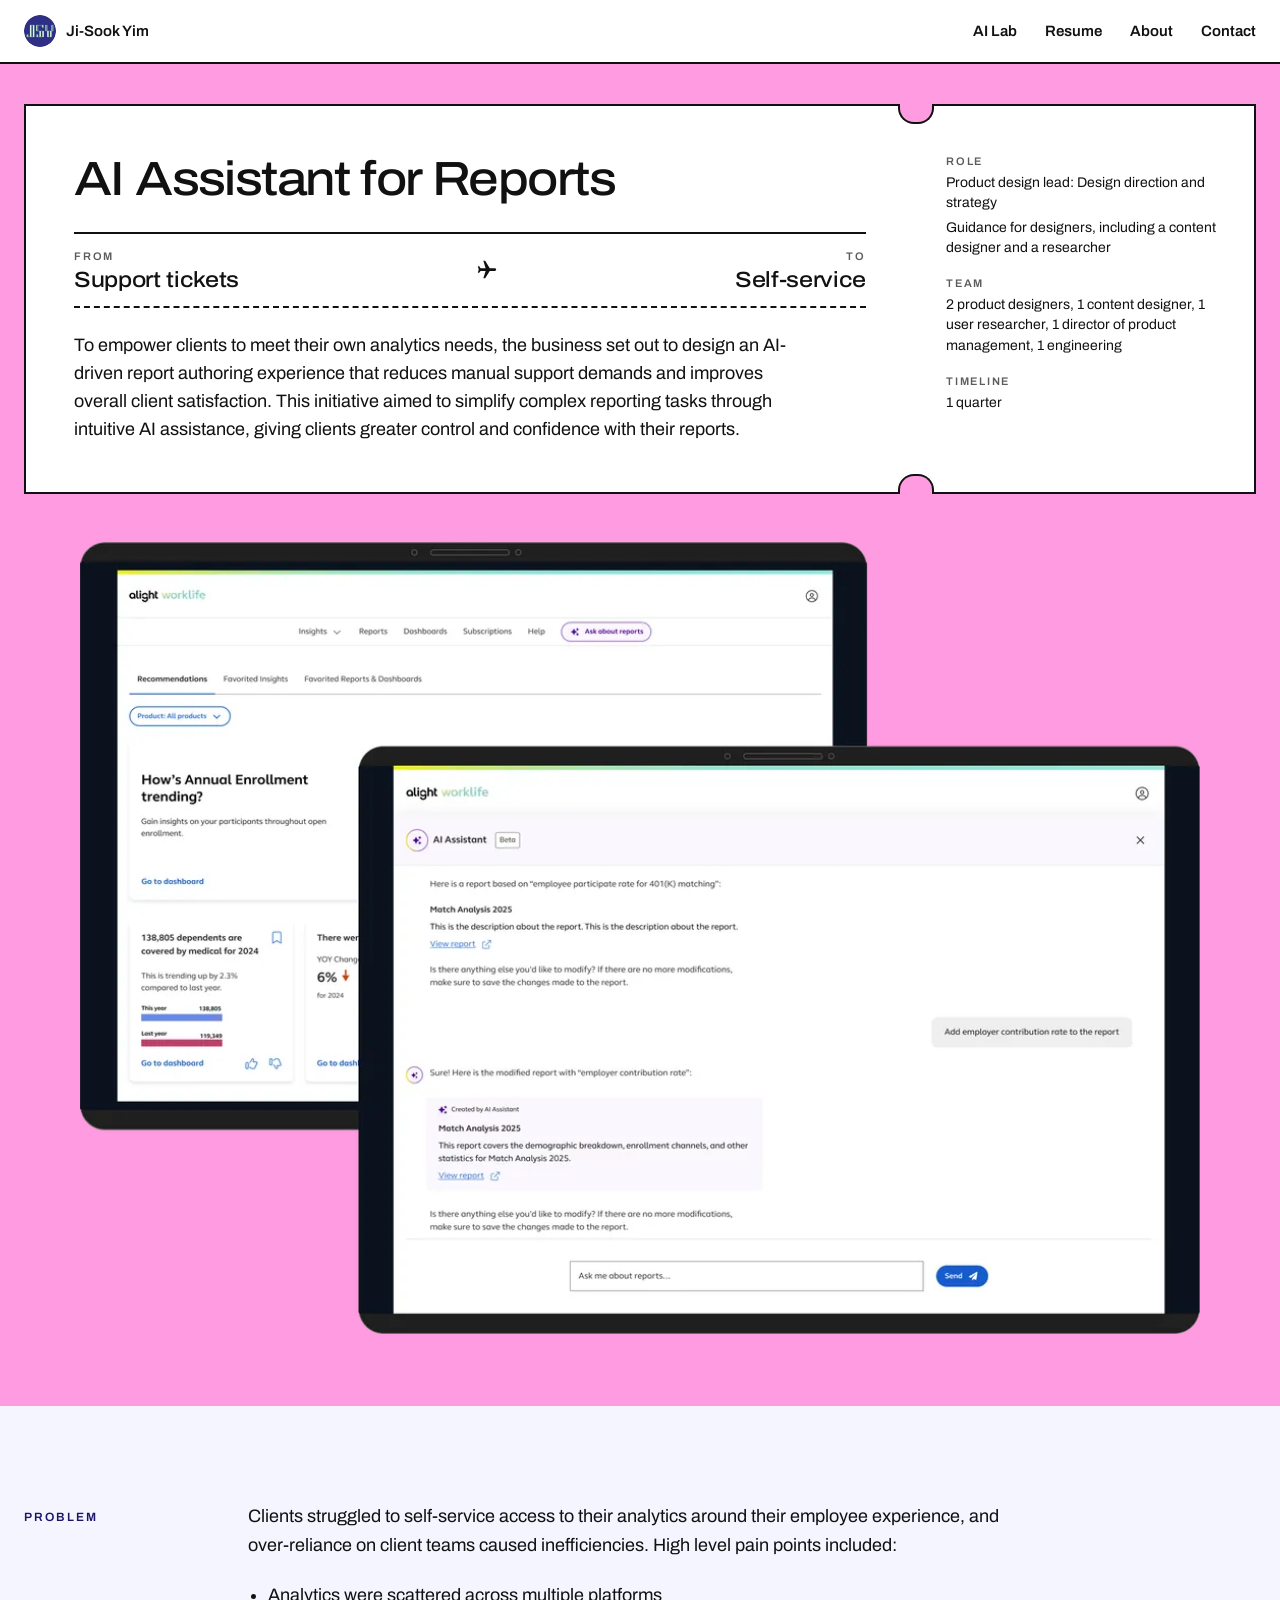
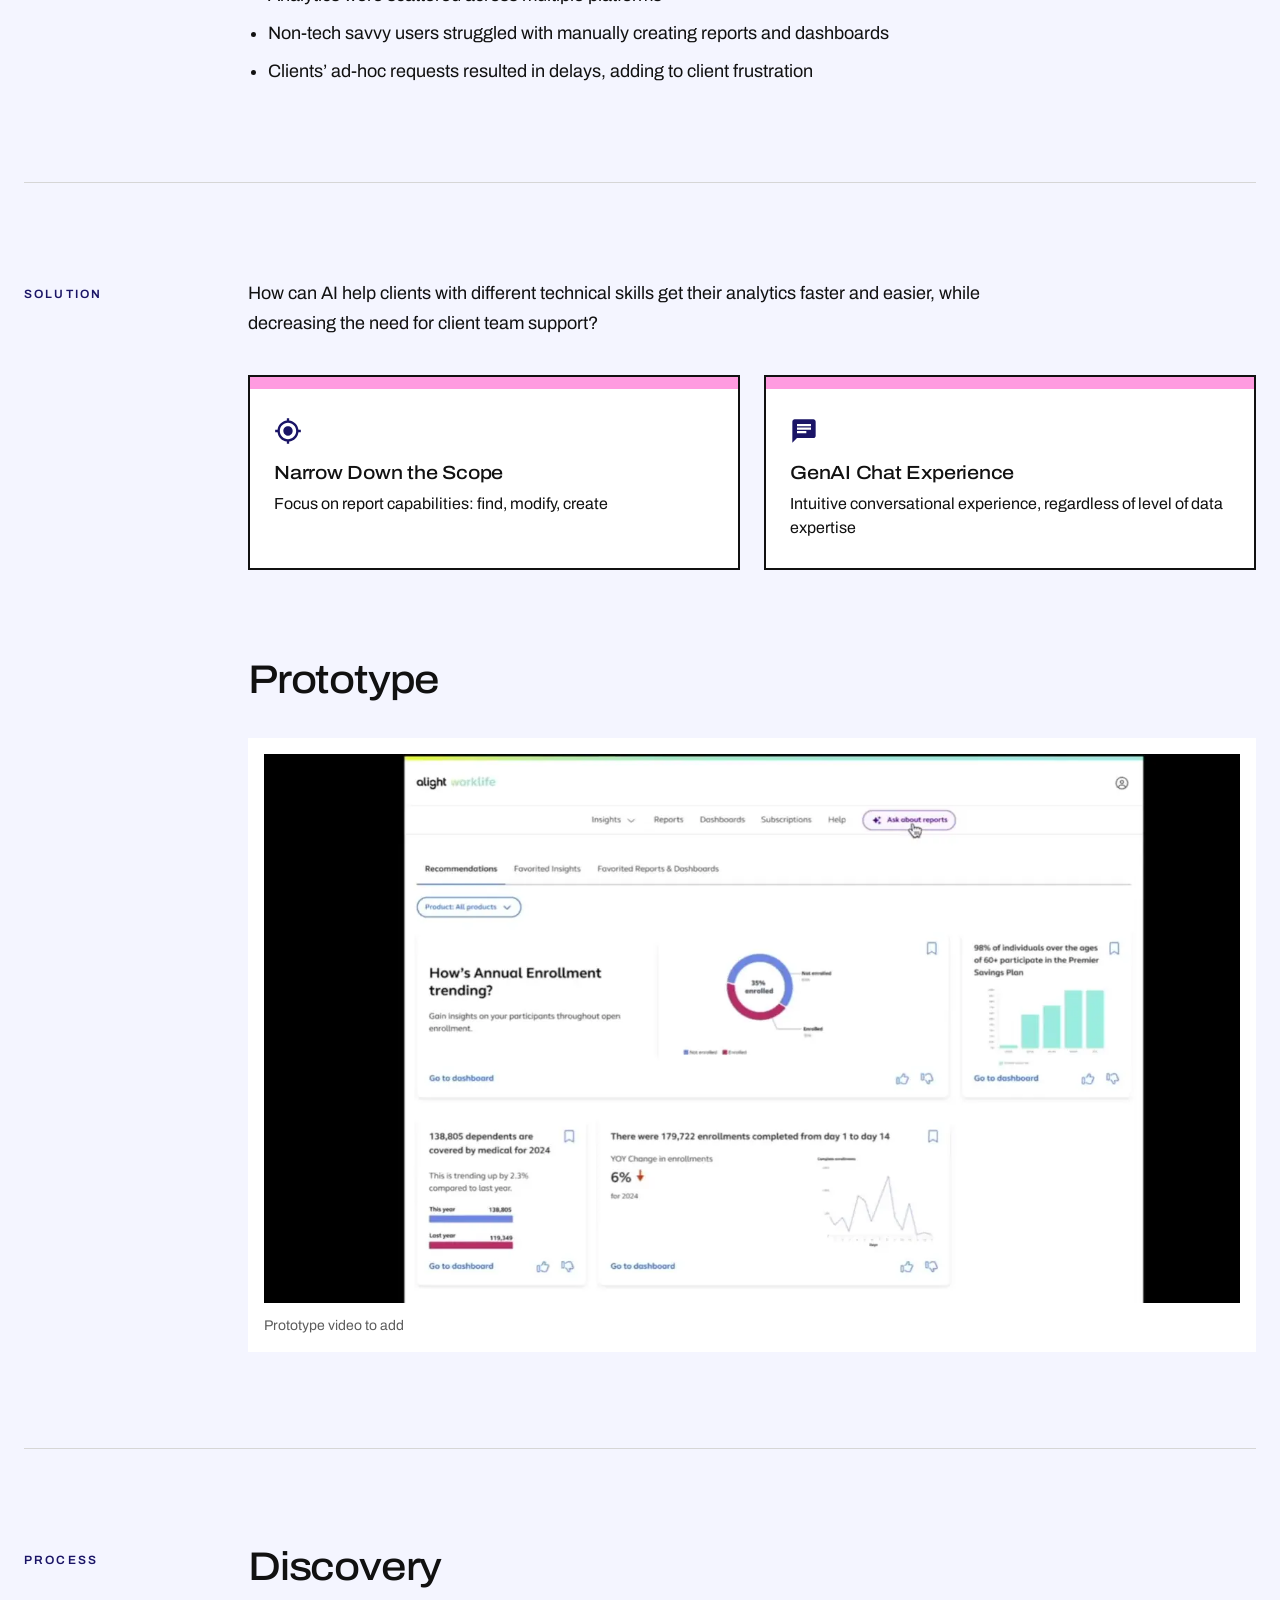
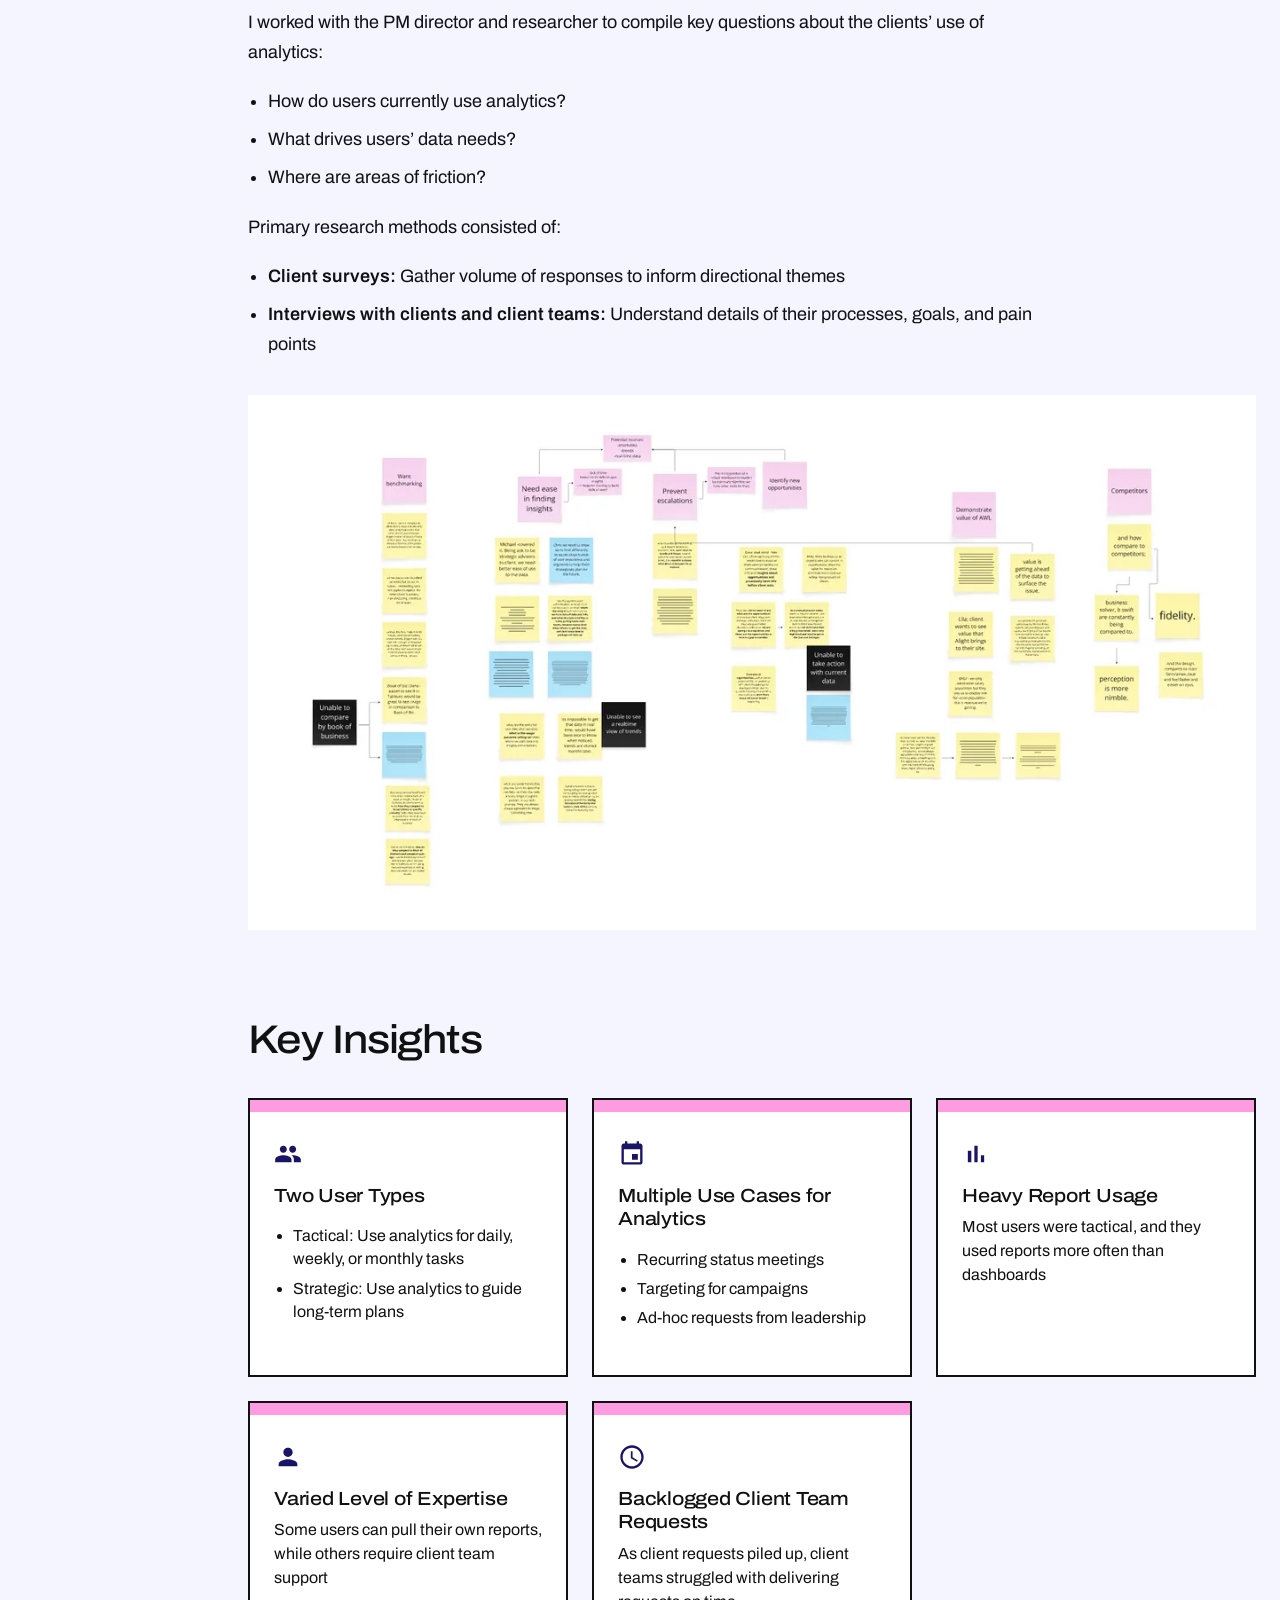
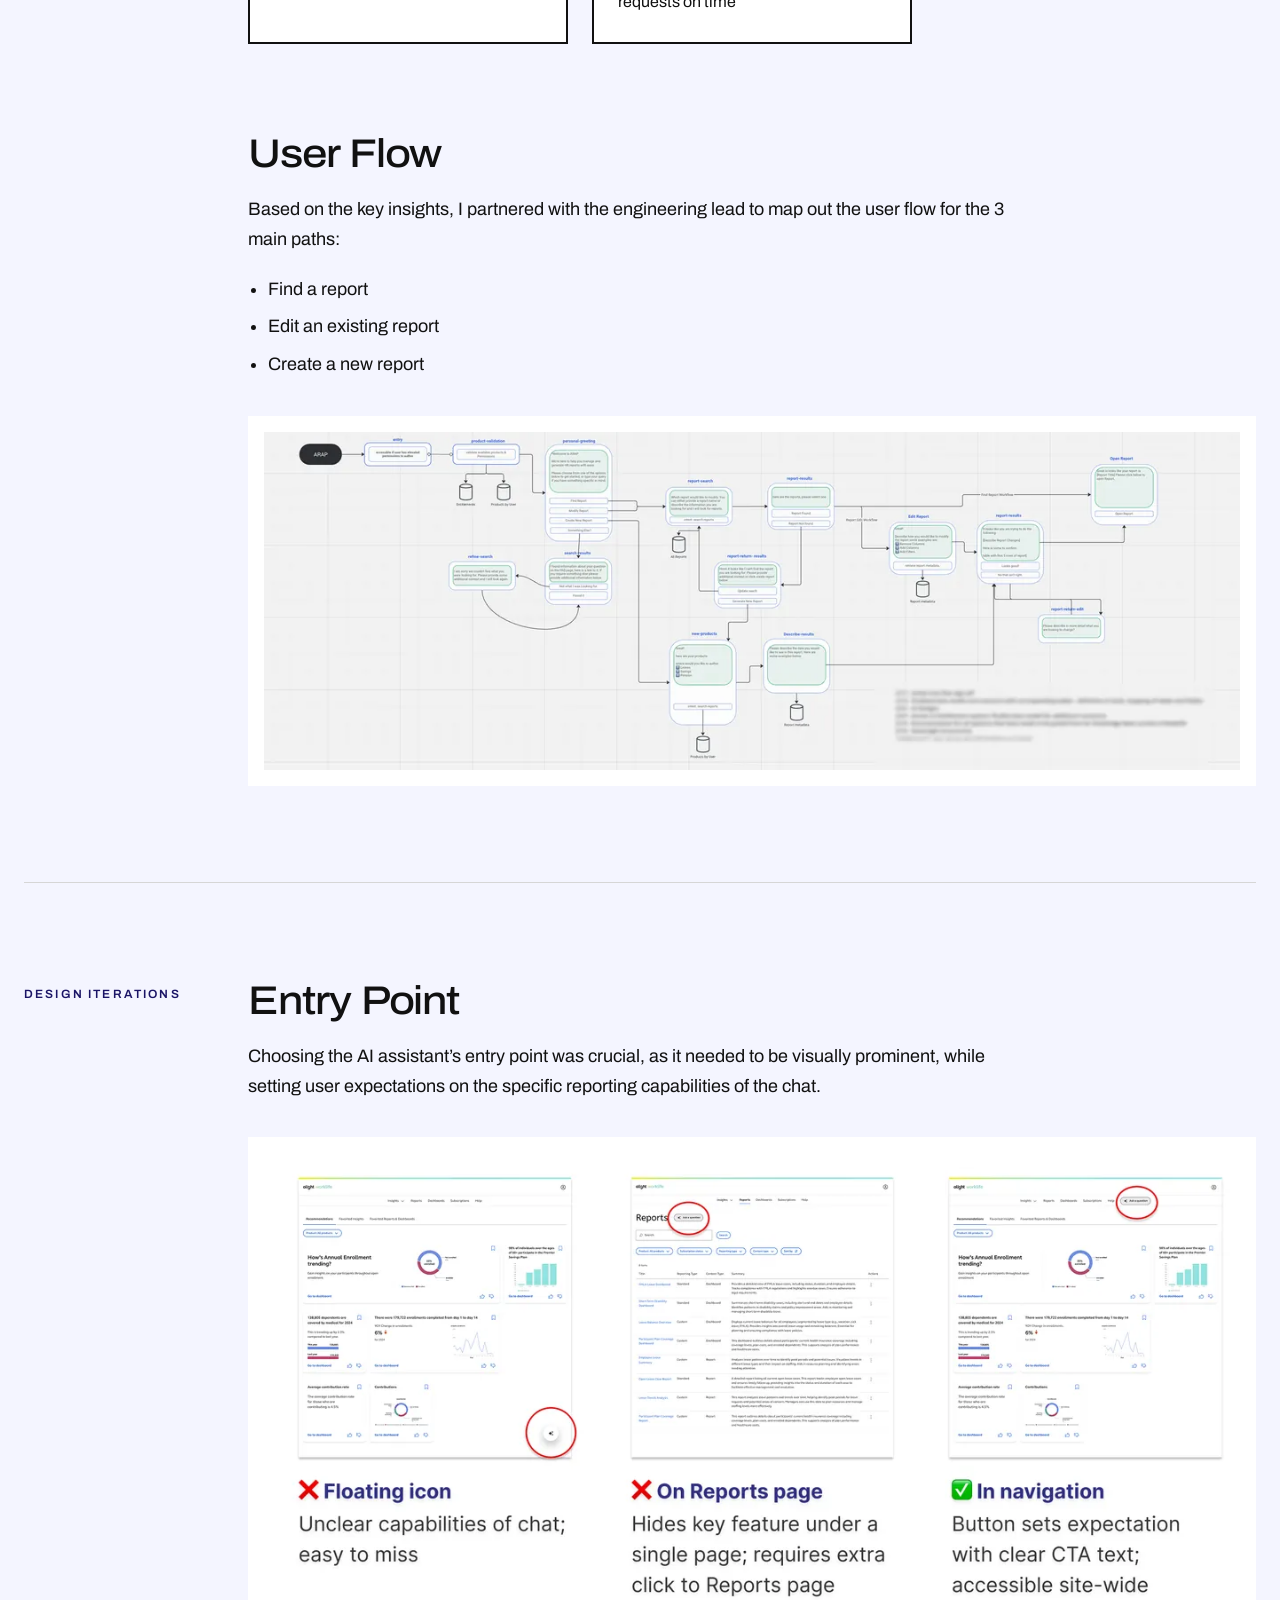
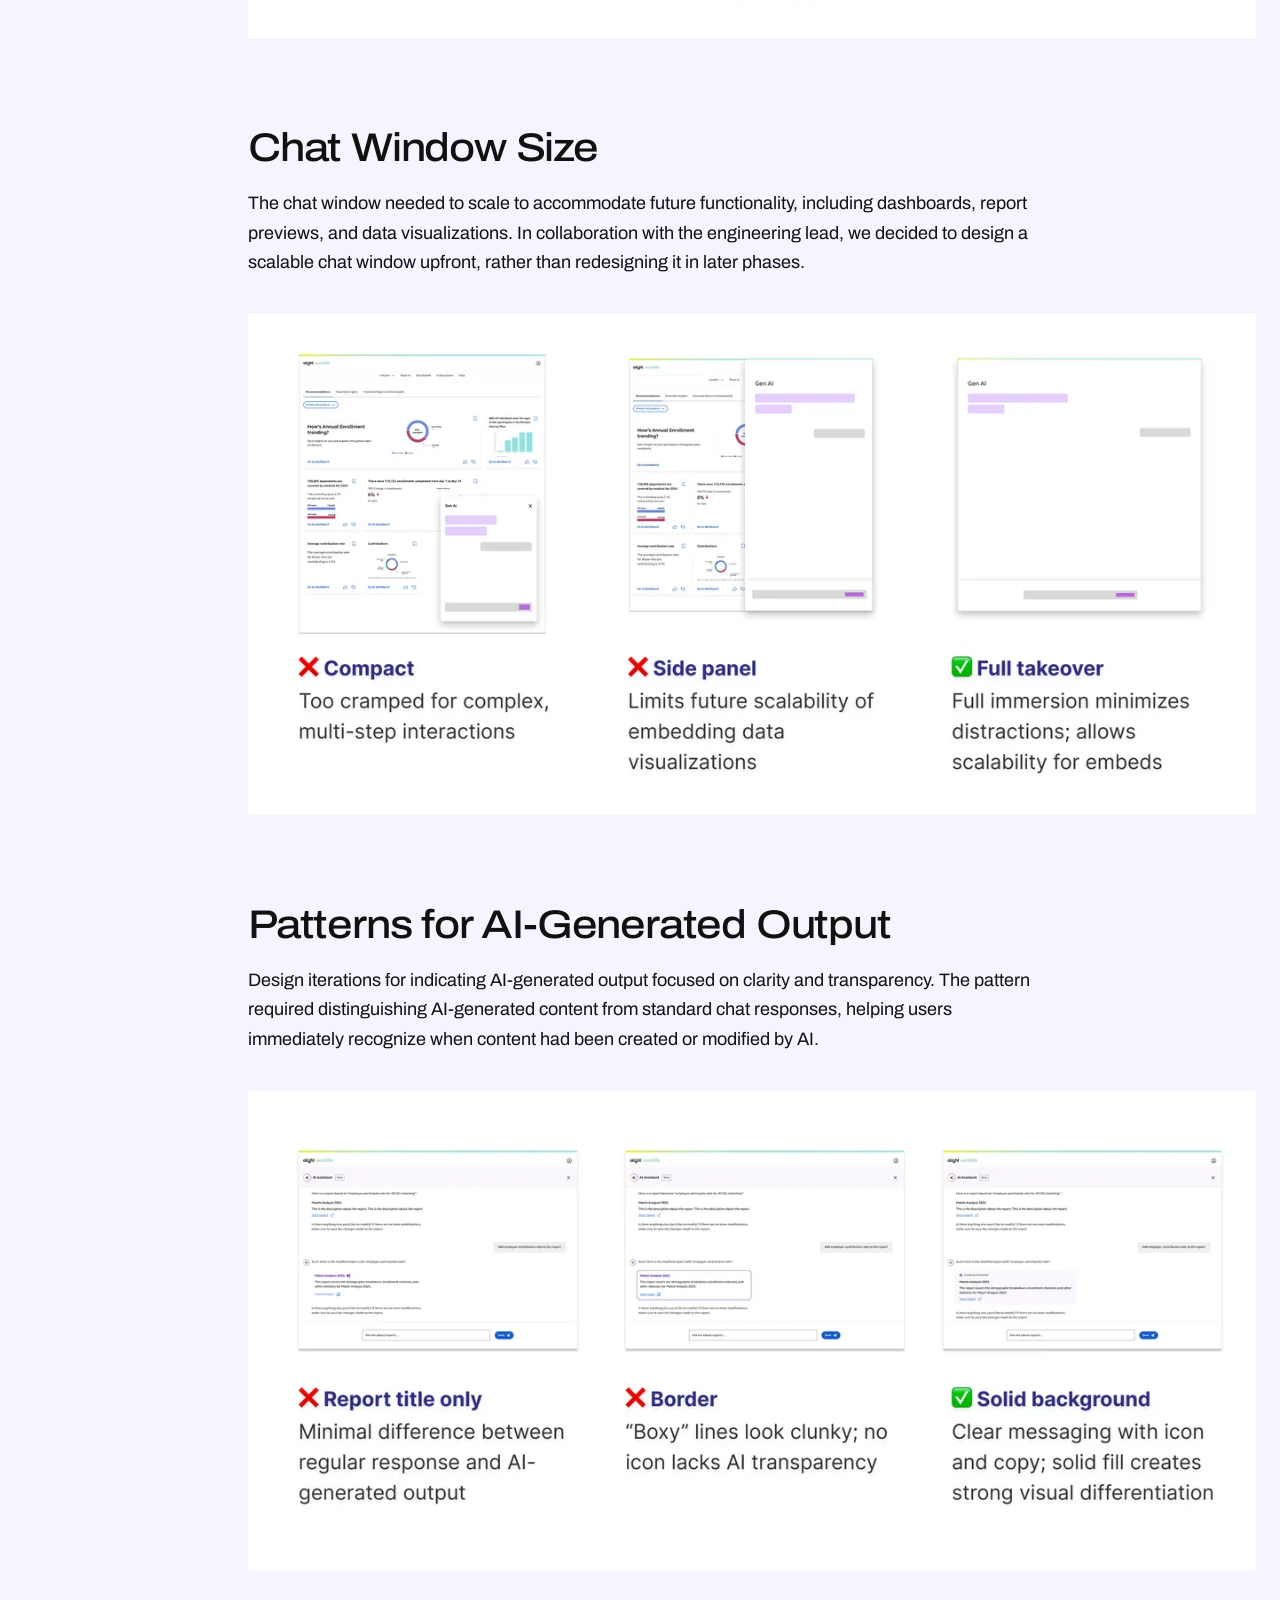
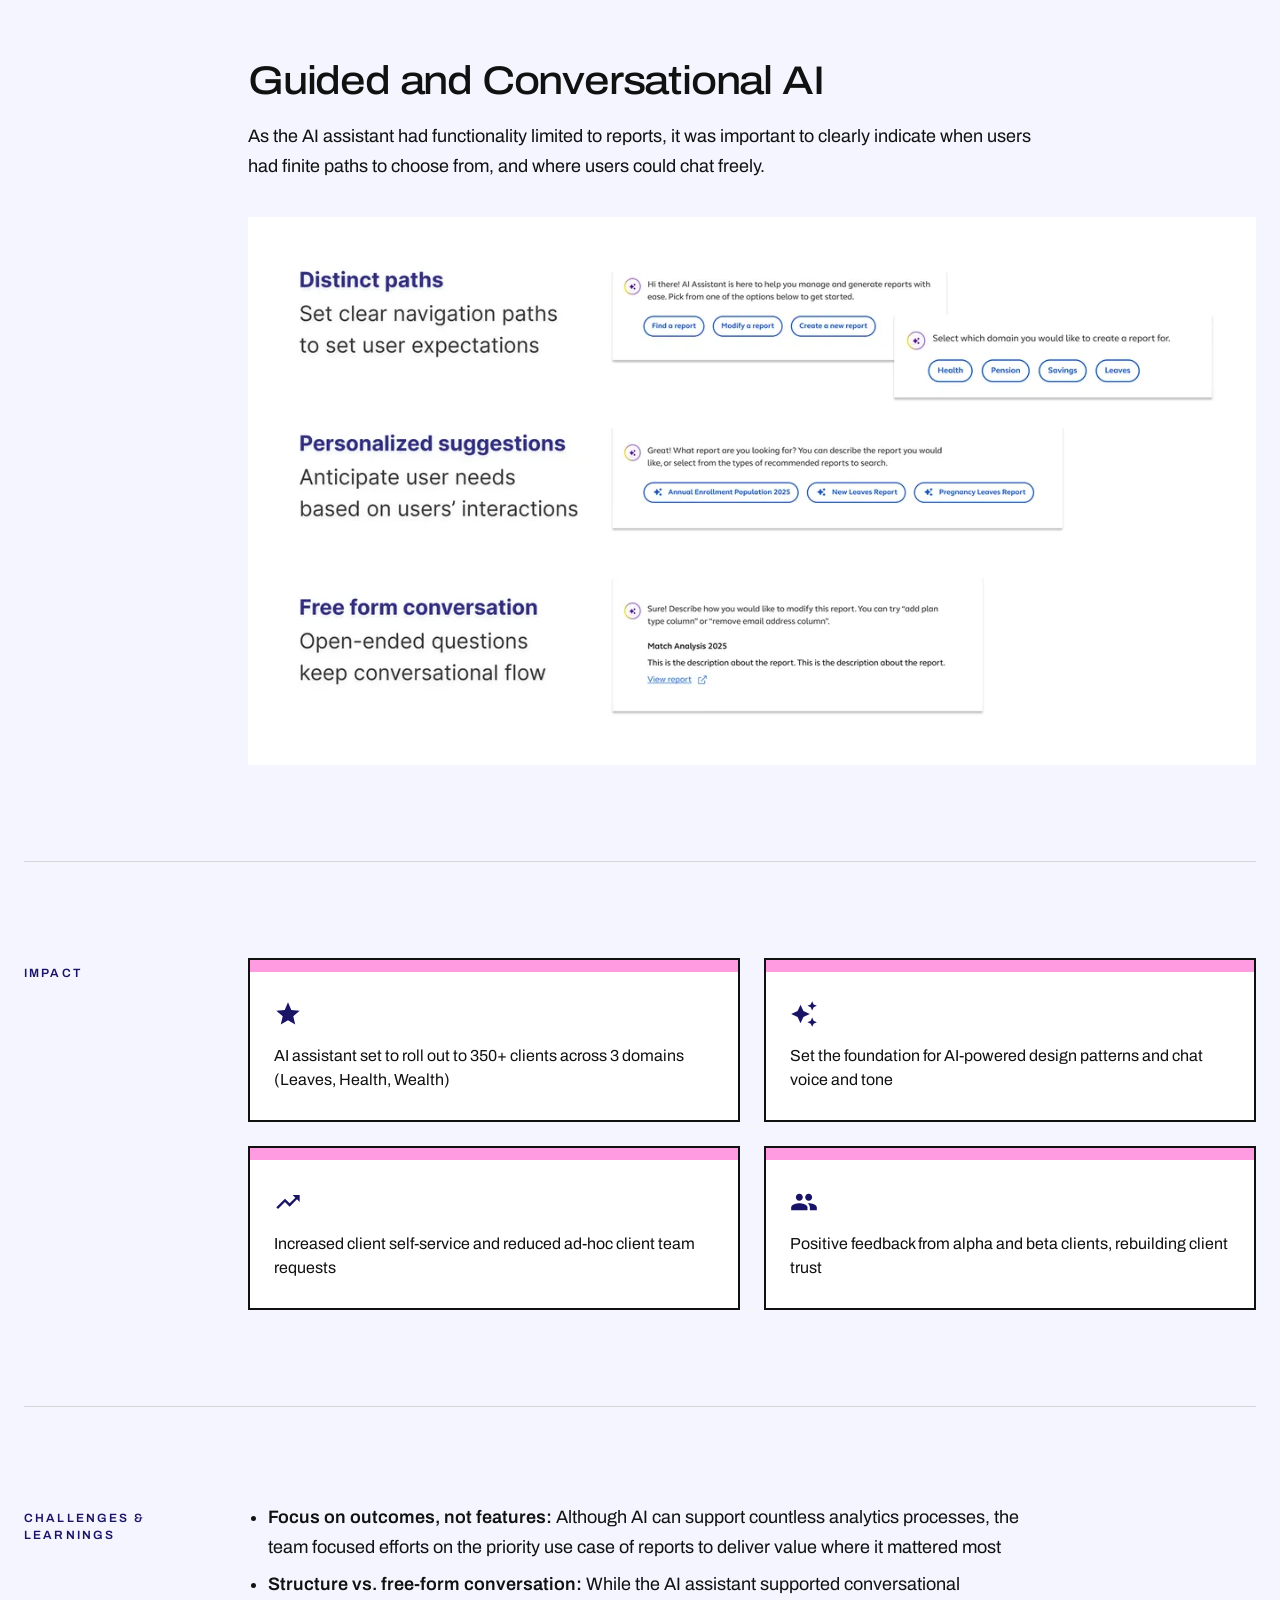
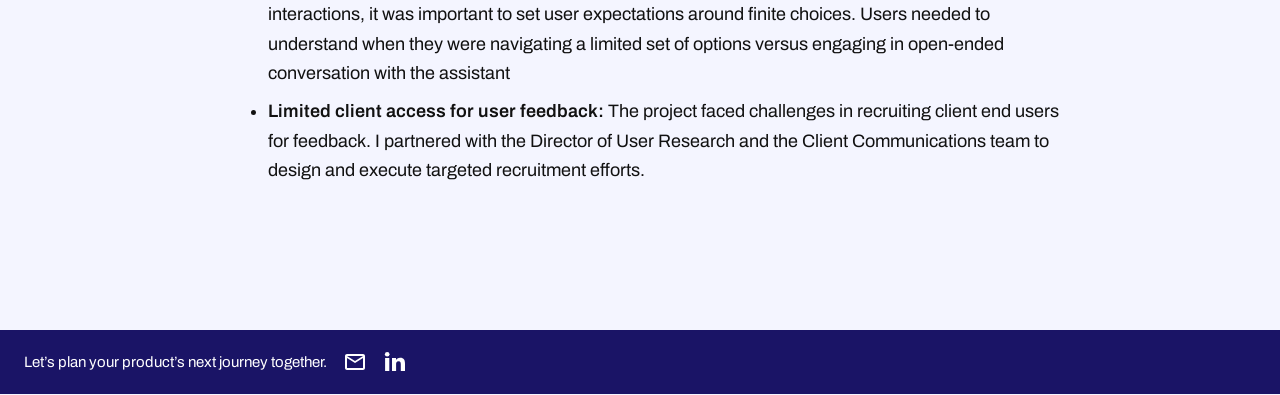
==== commit 28959124: "Header: add the JSY mark and favicon - The mark sits beside the name as one home link. - On phones t" ====
--- a/ai-assistant-for-reports/index.html
+++ b/ai-assistant-for-reports/index.html
@@ -5,17 +5,20 @@
 <meta name="viewport" content="width=device-width, initial-scale=1">
 <title>AI Assistant for Reports | Ji-Sook Yim</title>
 <meta name="description" content="Learn how clients self-service their reporting needs with an AI assistant">
+<link rel="icon" type="image/png" sizes="32x32" href="../assets/brand/favicon-32.png">
+<link rel="icon" type="image/png" sizes="192x192" href="../assets/brand/favicon-192.png">
+<link rel="apple-touch-icon" href="../assets/brand/apple-touch-icon.png">
 <link rel="preconnect" href="https://fonts.gstatic.com" crossorigin>
 <link href="https://fonts.googleapis.com/css2?family=Archivo:wdth,wght@62..125,400..800&display=swap" rel="stylesheet">
-<link rel="stylesheet" href="../components/site.css?v=3072002a">
-<link rel="stylesheet" href="../components/theme-departure-board.css?v=6ac6075b">
+<link rel="stylesheet" href="../components/site.css?v=96ff0955">
+<link rel="stylesheet" href="../components/theme-departure-board.css?v=c4d1ed7f">
 <link rel="stylesheet" href="../components/case-study.css?v=2dcfb003">
 </head>
 <body class="cs-page" data-route="pink" style="--route: var(--pink)">
 
 <div class="site-bar">
 <header class="site-nav">
-  <a class="site-name" href="../index.html">Ji-Sook Yim</a>
+  <a class="site-name" href="../index.html"><img class="site-mark" src="../assets/brand/jsy-mark.webp" alt="" width="32" height="32"><span class="site-name-text">Ji-Sook Yim</span></a>
   <nav>
     <ul>
       <li><a href="#">AI Lab</a></li>
--- a/components/site.css
+++ b/components/site.css
@@ -46,7 +46,8 @@
 }
 /* every header link has a 32px-tall tap target */
 .site-name, .site-nav a { display: inline-flex; align-items: center; min-height: 32px; }
-.site-name { font-weight: 800; color: var(--ink); text-decoration: none; font-size: 18px; }
+.site-name { gap: 10px; font-weight: 800; color: var(--ink); text-decoration: none; font-size: 18px; }
+.site-mark { display: block; flex: none; width: 32px; height: 32px; border-radius: 50%; }
 .site-nav ul { display: flex; gap: 28px; list-style: none; margin: 0; padding: 0; }
 .site-nav a { color: var(--ink); text-decoration: none; font-size: 15px; font-weight: 600; }
 
@@ -200,6 +201,19 @@
   .footer-line { font-size: 13px; }
 }
 
+/* phones: the JSY mark stands in for the name, which stays available to screen readers */
+@media (max-width: 480px) {
+  .site-name-text {
+    position: absolute;
+    width: 1px;
+    height: 1px;
+    margin: -1px;
+    overflow: hidden;
+    clip: rect(0, 0, 0, 0);
+    white-space: nowrap;
+  }
+}
+
 /* smallest phones: tighten the header so every link stays inside the margin */
 @media (max-width: 360px) {
   .site-nav { gap: 8px; }
--- a/components/theme-departure-board.css
+++ b/components/theme-departure-board.css
@@ -8,6 +8,7 @@
   --pink: #FF9BE0;
   --coral: #FF7350;
   --periwinkle: #9AA8FF;
+  --lime: #C6F24E;
   /* darker inks for text on white stamps (each at least 4.5:1) */
   --ink-magenta: #C2108C;
   --ink-teal: #00686B;
@@ -59,7 +60,7 @@
 .ticket-grid > .boarding-pass:nth-child(5n+2) { --route: var(--signal-yellow); }
 .ticket-grid > .boarding-pass:nth-child(5n+3) { --route: var(--pink); }
 .ticket-grid > .boarding-pass:nth-child(5n+4) { --route: var(--periwinkle); }
-.ticket-grid > .boarding-pass:nth-child(5n+5) { --route: var(--indigo); }
+.ticket-grid > .boarding-pass:nth-child(5n+5) { --route: var(--lime); }
 .boarding-pass::before { background: var(--route); }
 .bp-stub::before, .bp-stub::after { background: var(--page); }
 a.bp-cta { color: var(--indigo); }
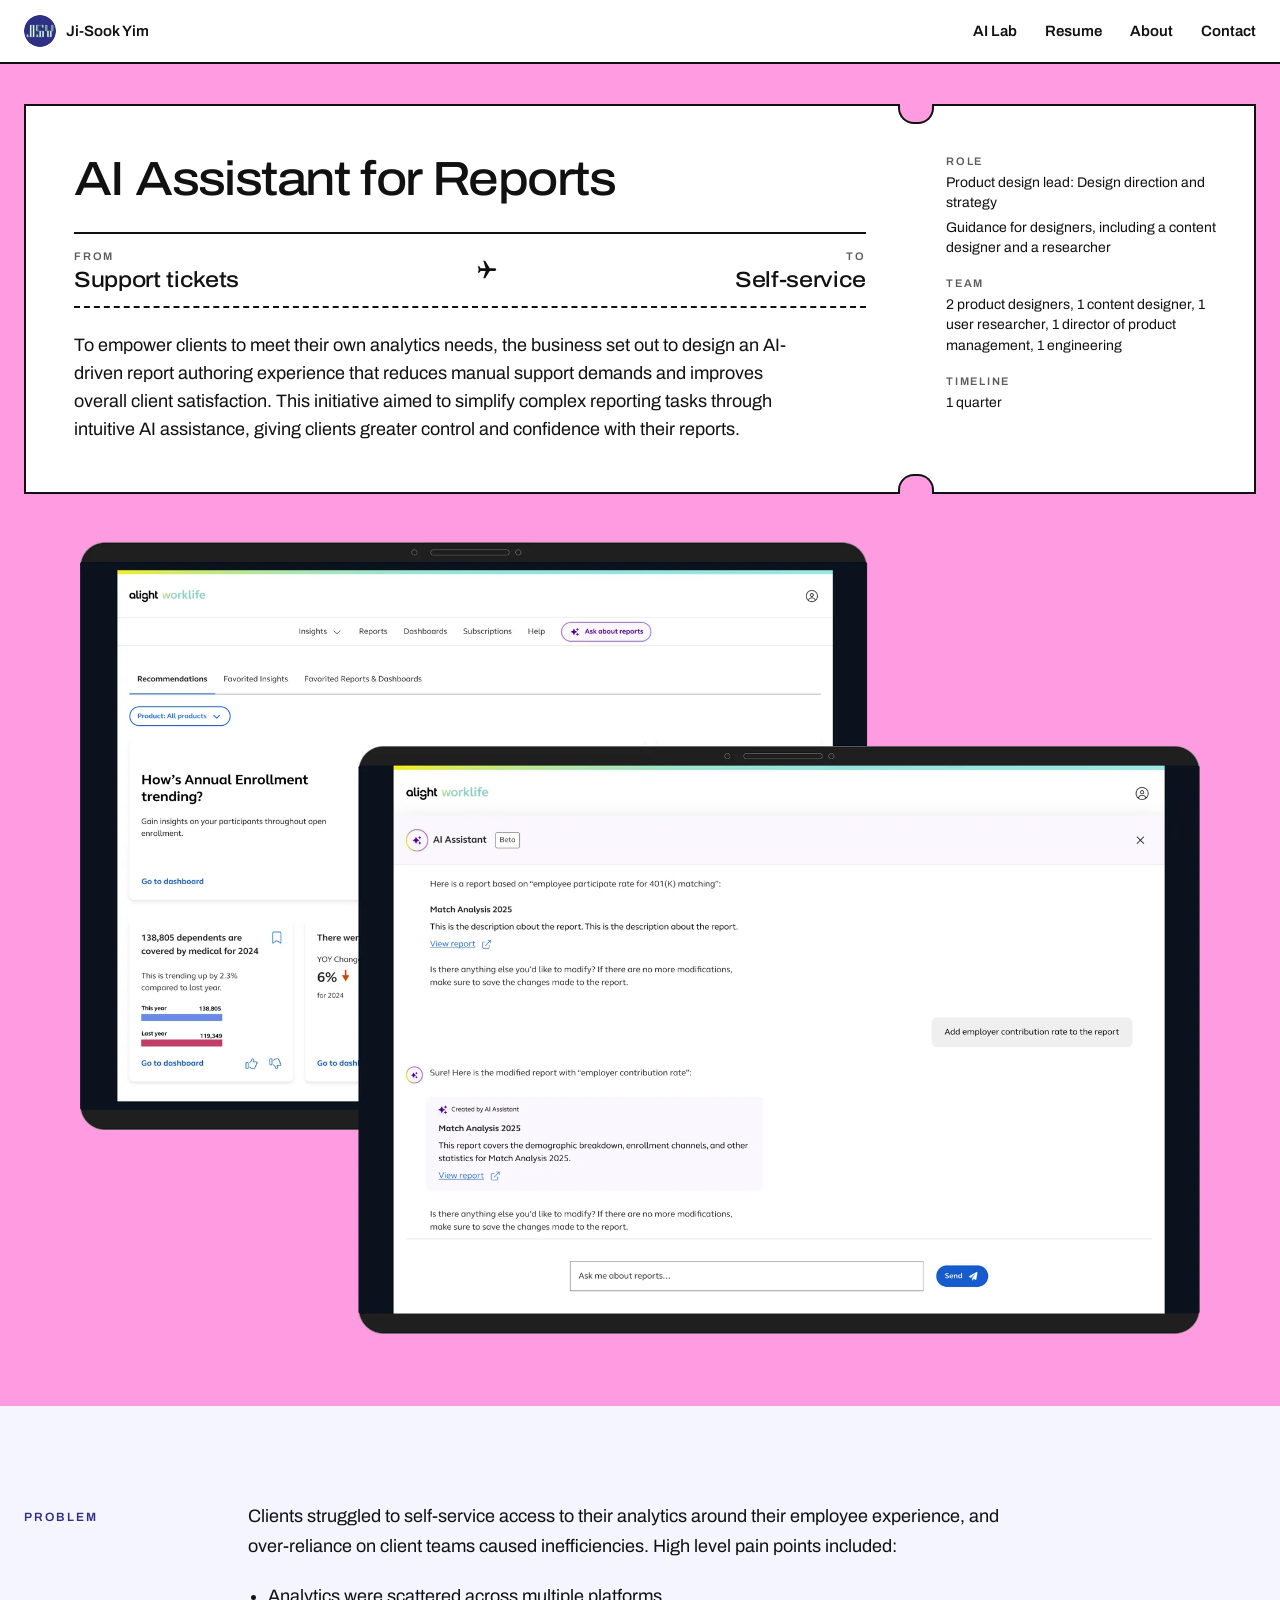
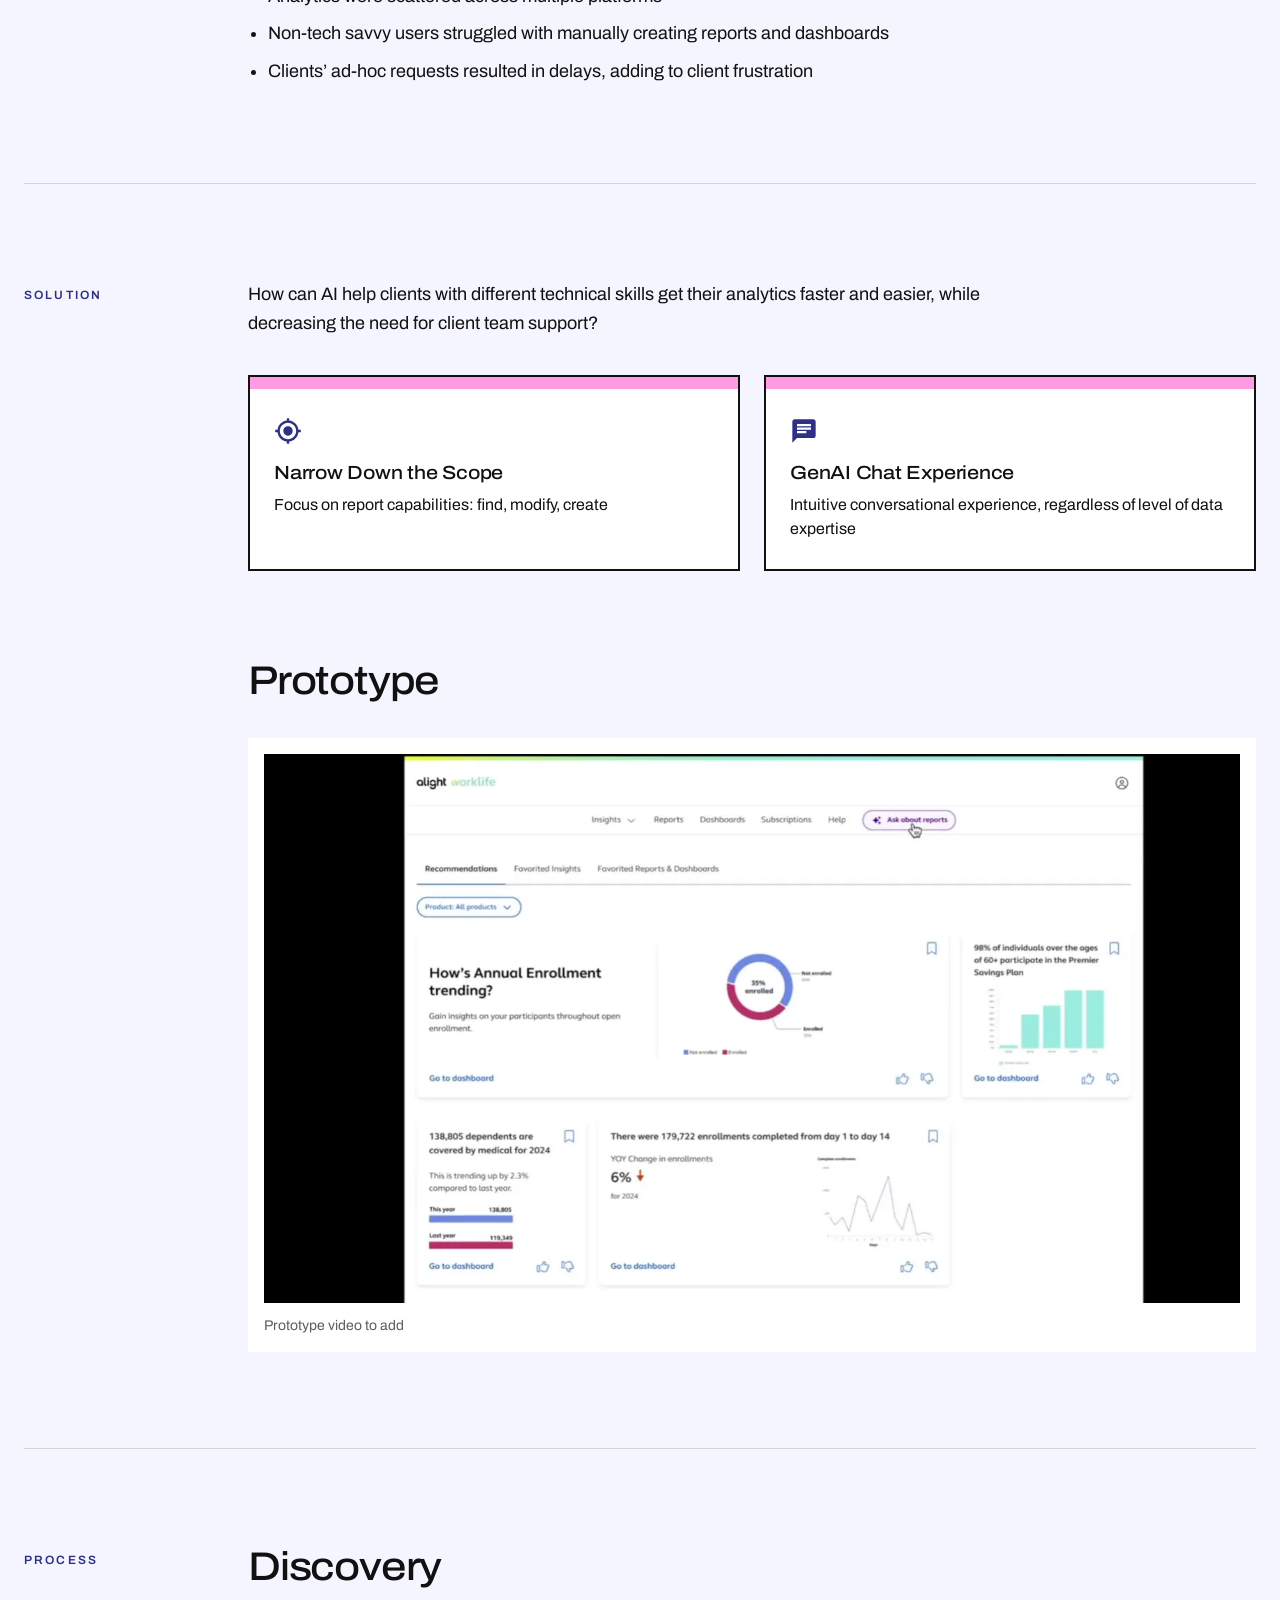
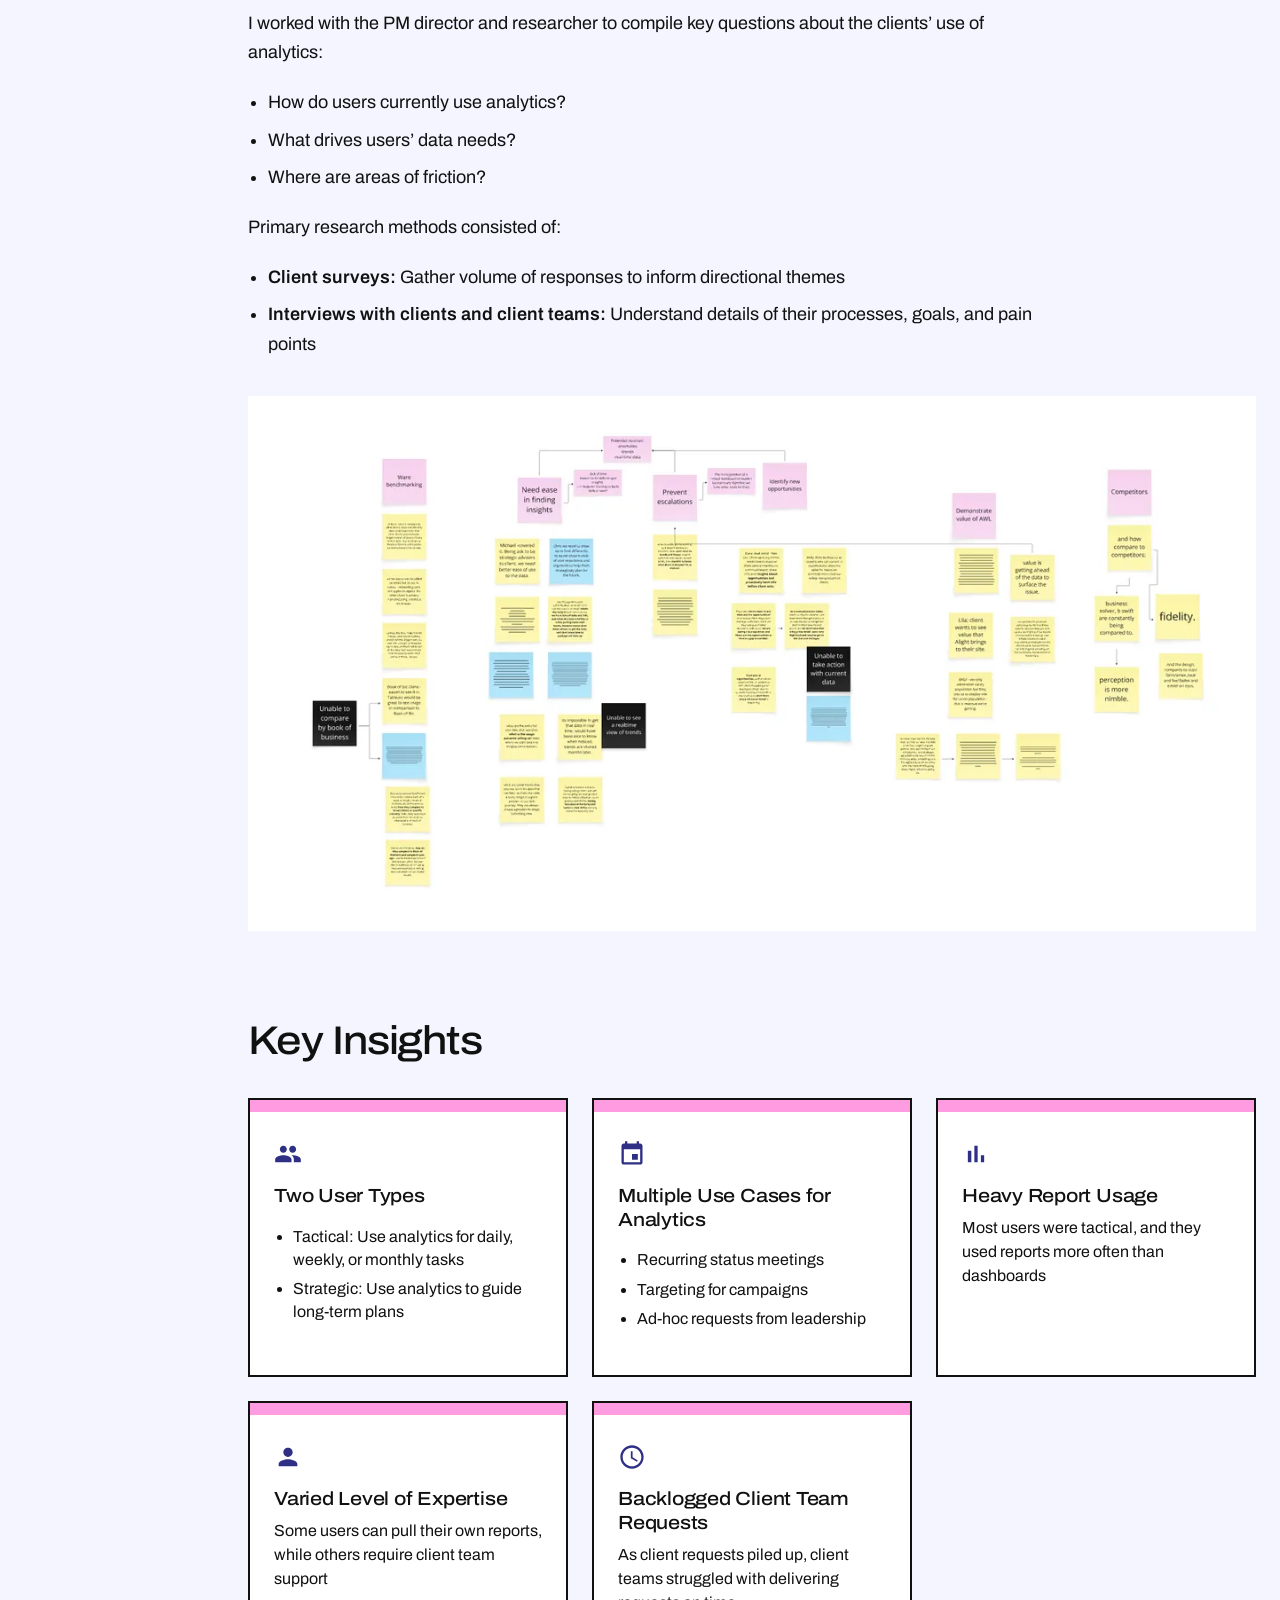
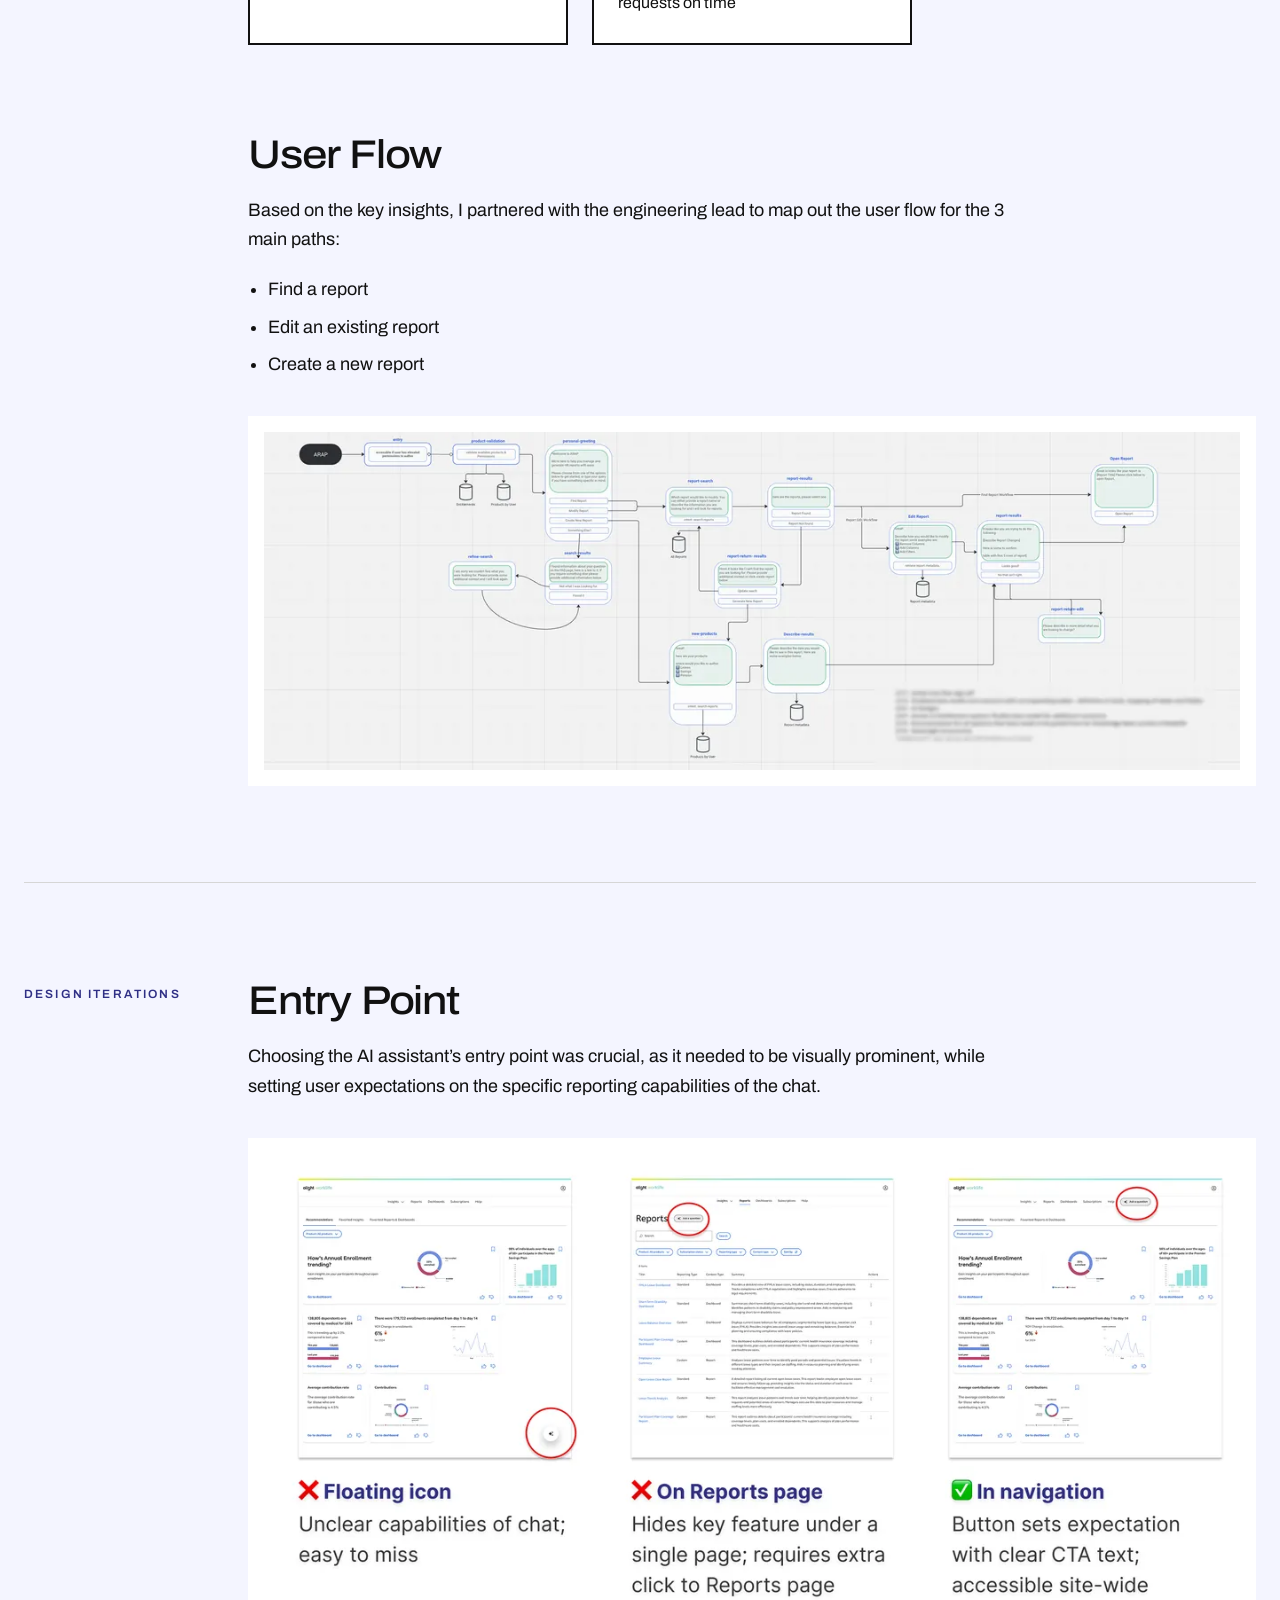
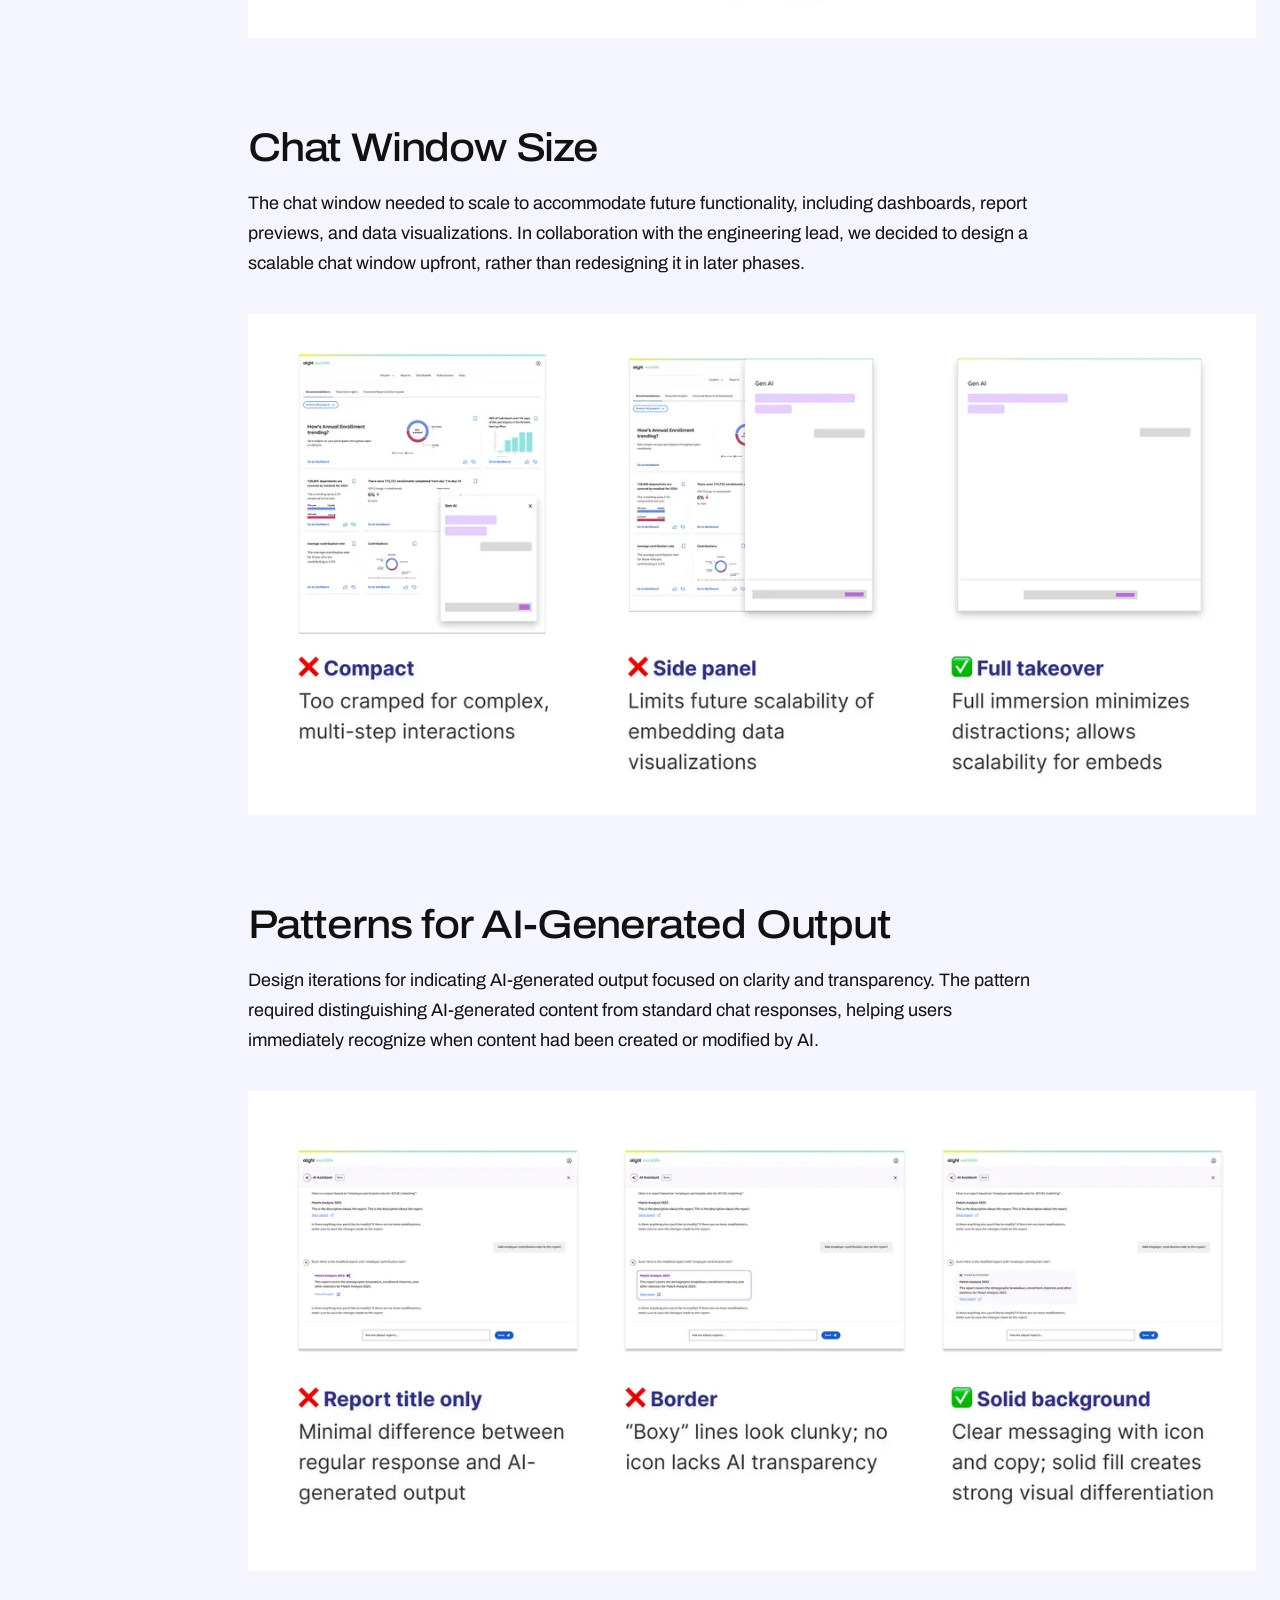
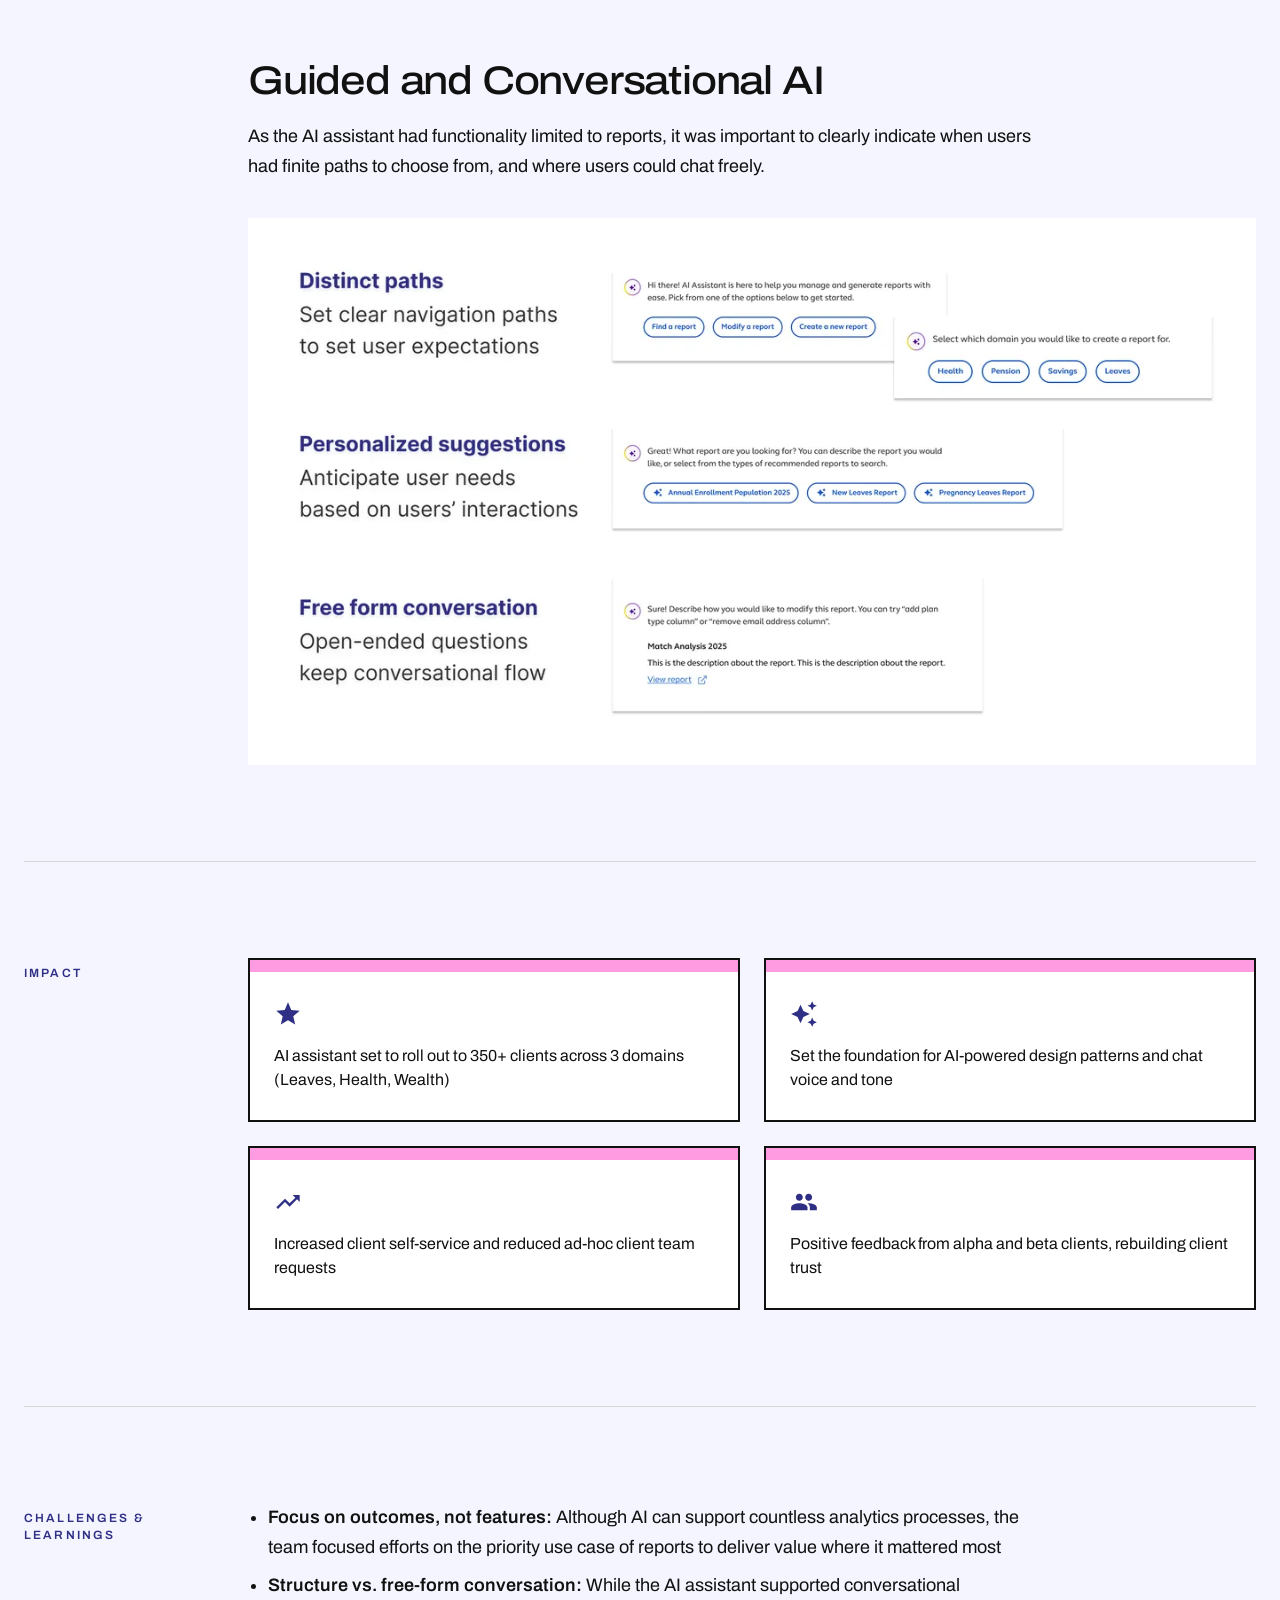
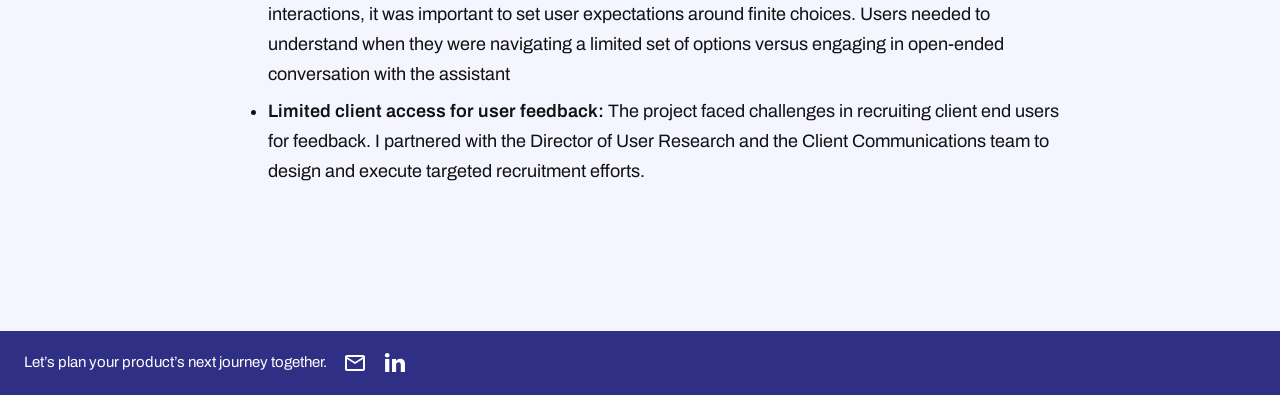
==== commit 9c8c9ef6: "Tune brand and route colors Match indigo to the JSY logo, keep the brighter mint, and even out the s" ====
--- a/ai-assistant-for-reports/index.html
+++ b/ai-assistant-for-reports/index.html
@@ -11,7 +11,7 @@
 <link rel="preconnect" href="https://fonts.gstatic.com" crossorigin>
 <link href="https://fonts.googleapis.com/css2?family=Archivo:wdth,wght@62..125,400..800&display=swap" rel="stylesheet">
 <link rel="stylesheet" href="../components/site.css?v=96ff0955">
-<link rel="stylesheet" href="../components/theme-departure-board.css?v=c4d1ed7f">
+<link rel="stylesheet" href="../components/theme-departure-board.css?v=722f740d">
 <link rel="stylesheet" href="../components/case-study.css?v=2dcfb003">
 </head>
 <body class="cs-page" data-route="pink" style="--route: var(--pink)">
--- a/components/theme-departure-board.css
+++ b/components/theme-departure-board.css
@@ -2,13 +2,13 @@
    Loaded last, so it sets the colors on top of the shared components. */
 
 :root {
-  --indigo: #1A1466;
+  --indigo: #2F2F85;
   --signal-yellow: #FFD400;
   --mint: #5FF0C0;
   --pink: #FF9BE0;
-  --coral: #FF7350;
+  --coral: #FF8A4C;
   --periwinkle: #9AA8FF;
-  --lime: #C6F24E;
+  --lime: #B4E85C;
   /* darker inks for text on white stamps (each at least 4.5:1) */
   --ink-magenta: #C2108C;
   --ink-teal: #00686B;
@@ -34,10 +34,11 @@
   right: 0;
   height: 6px;
   background: linear-gradient(90deg,
-    var(--coral) 0 25%,
-    var(--signal-yellow) 25% 50%,
-    var(--pink) 50% 75%,
-    var(--periwinkle) 75% 100%);
+    var(--coral) 0 20%,
+    var(--signal-yellow) 20% 40%,
+    var(--pink) 40% 60%,
+    var(--periwinkle) 60% 80%,
+    var(--lime) 80% 100%);
 }
 .pp-data .name { color: var(--indigo); }
 .im-num { color: var(--indigo); }
